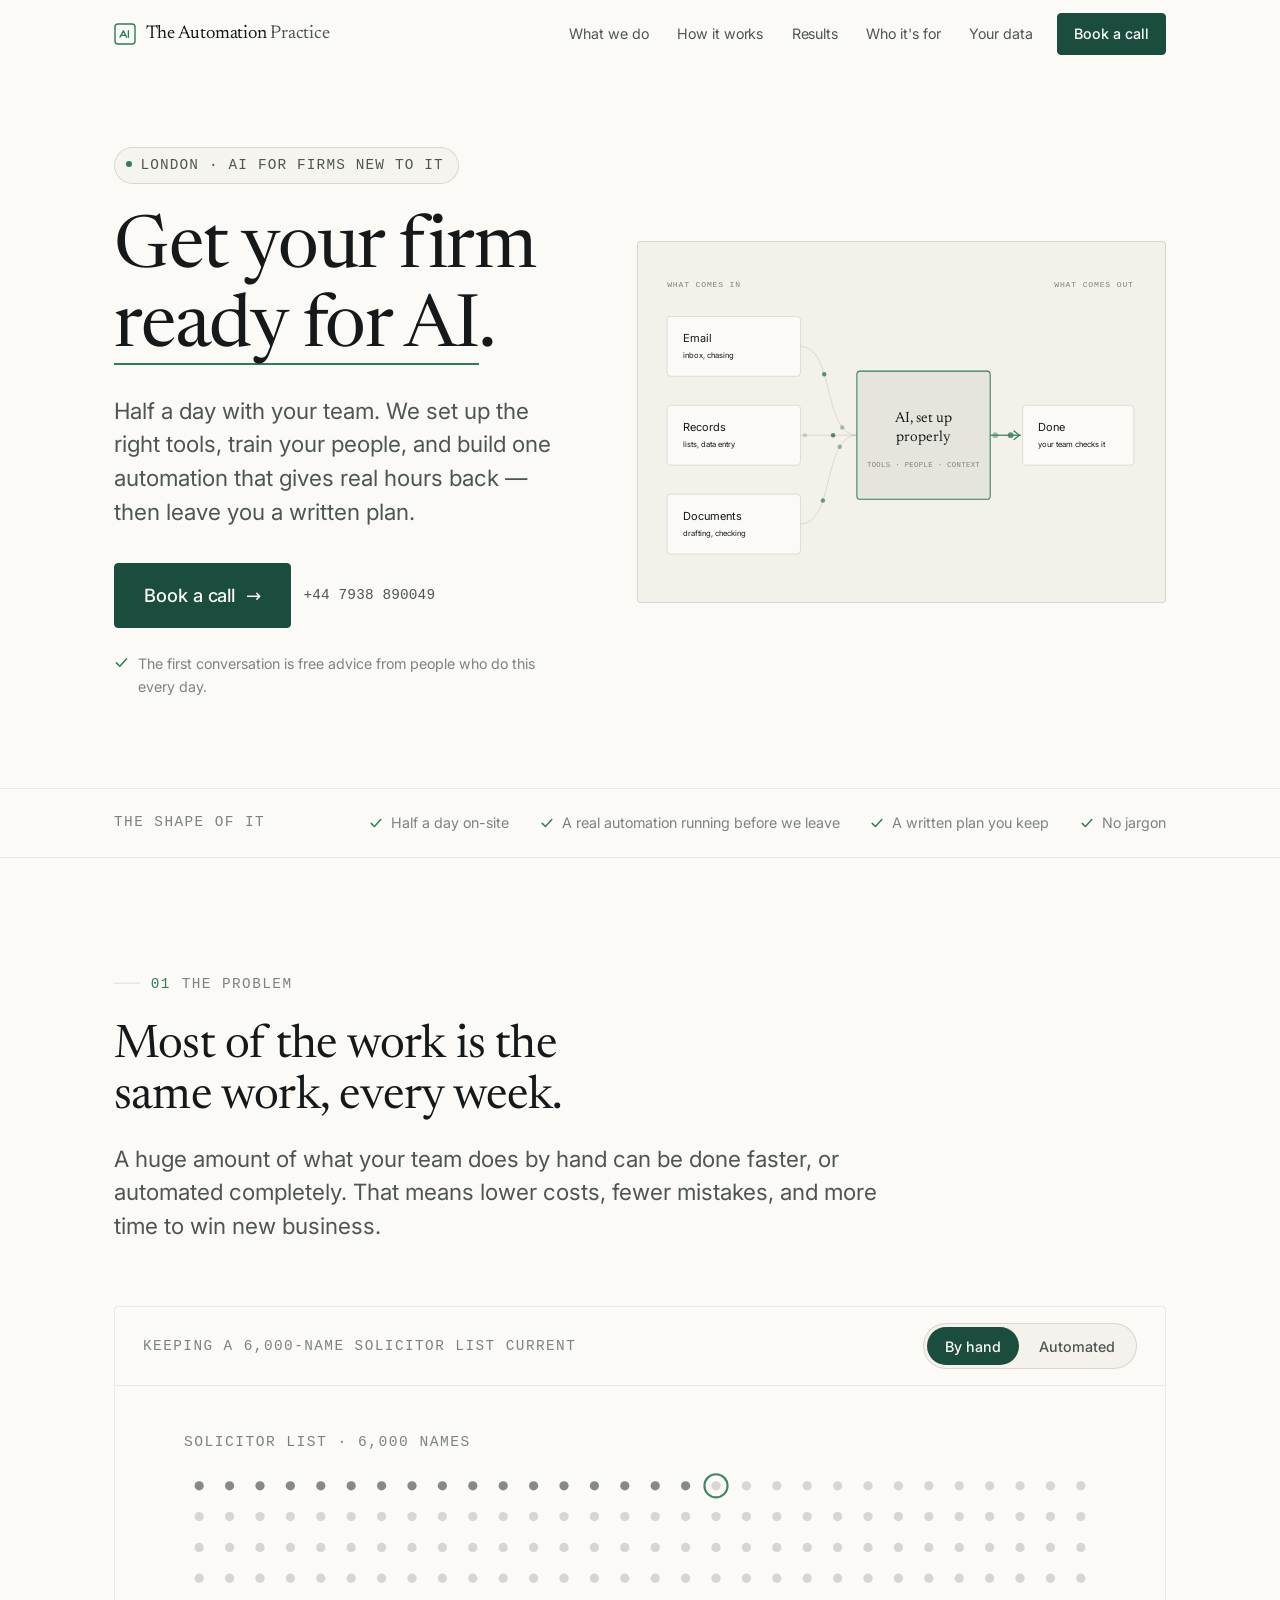
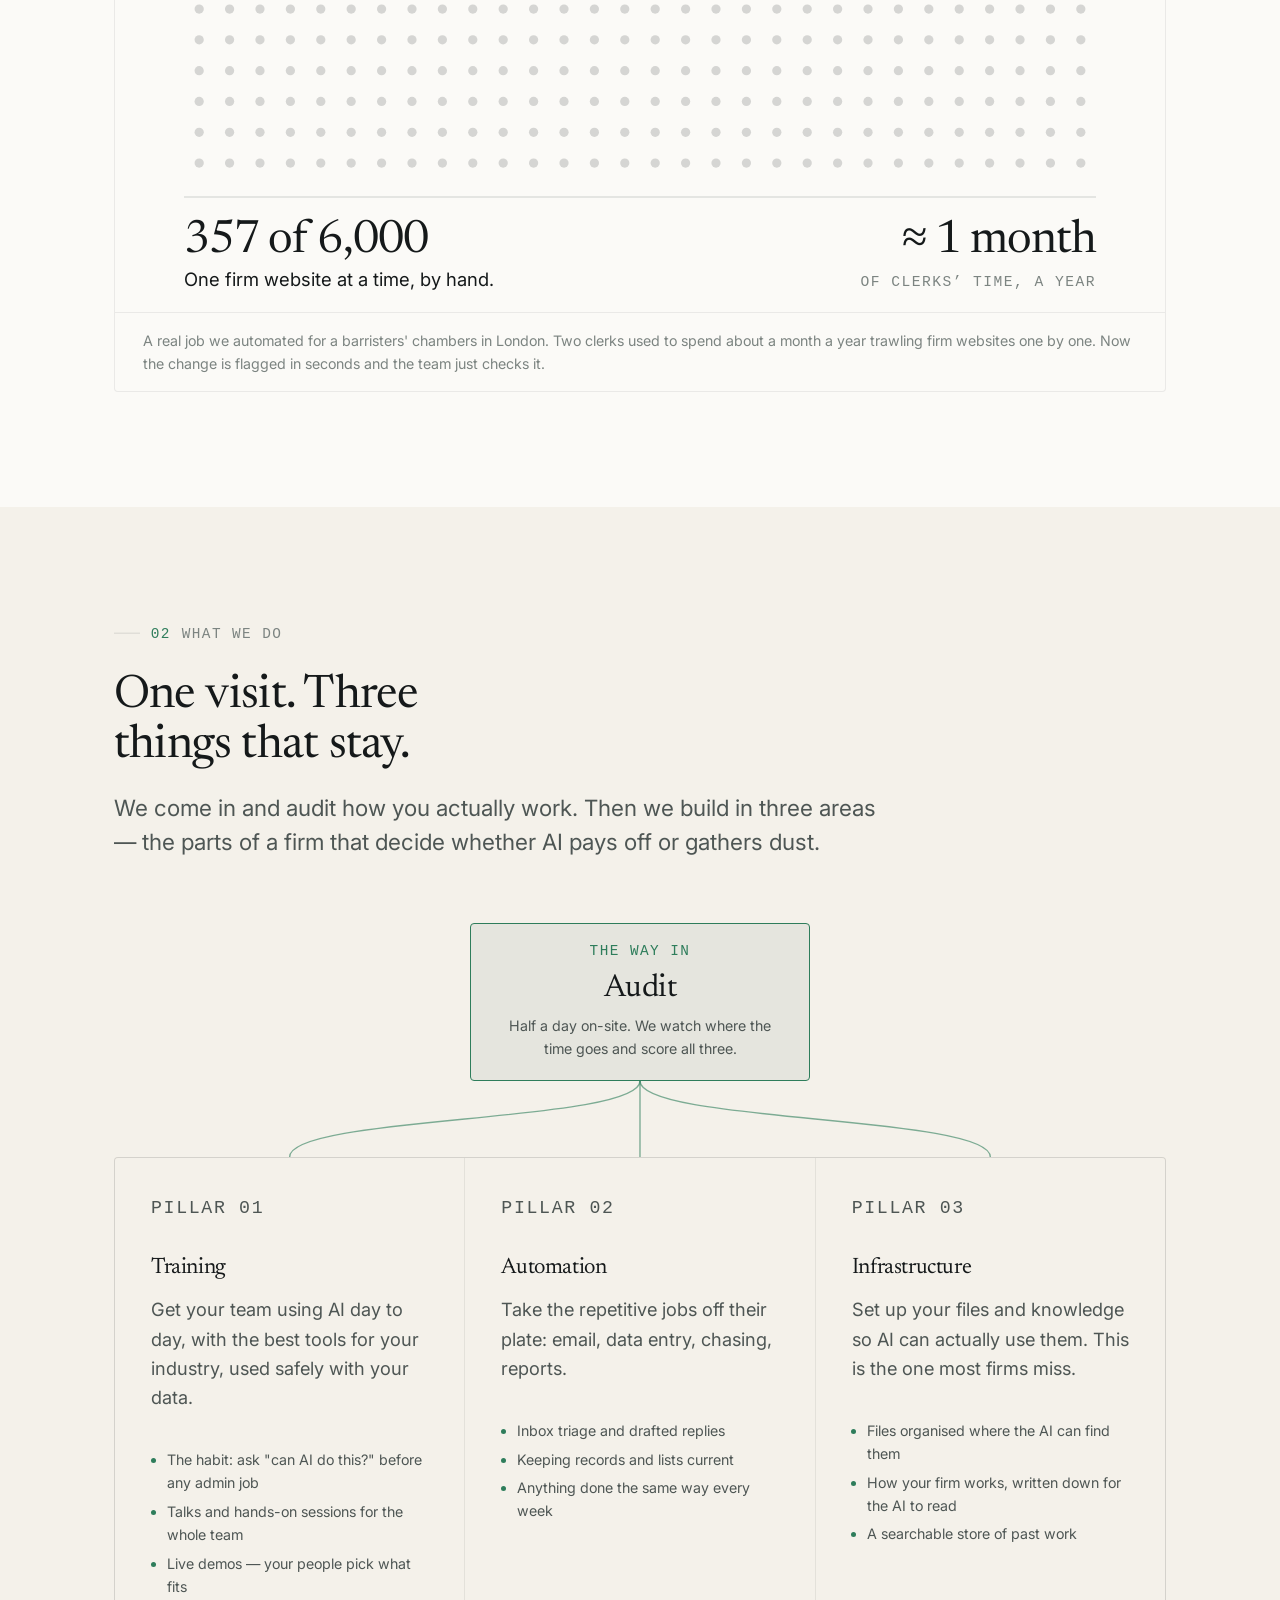
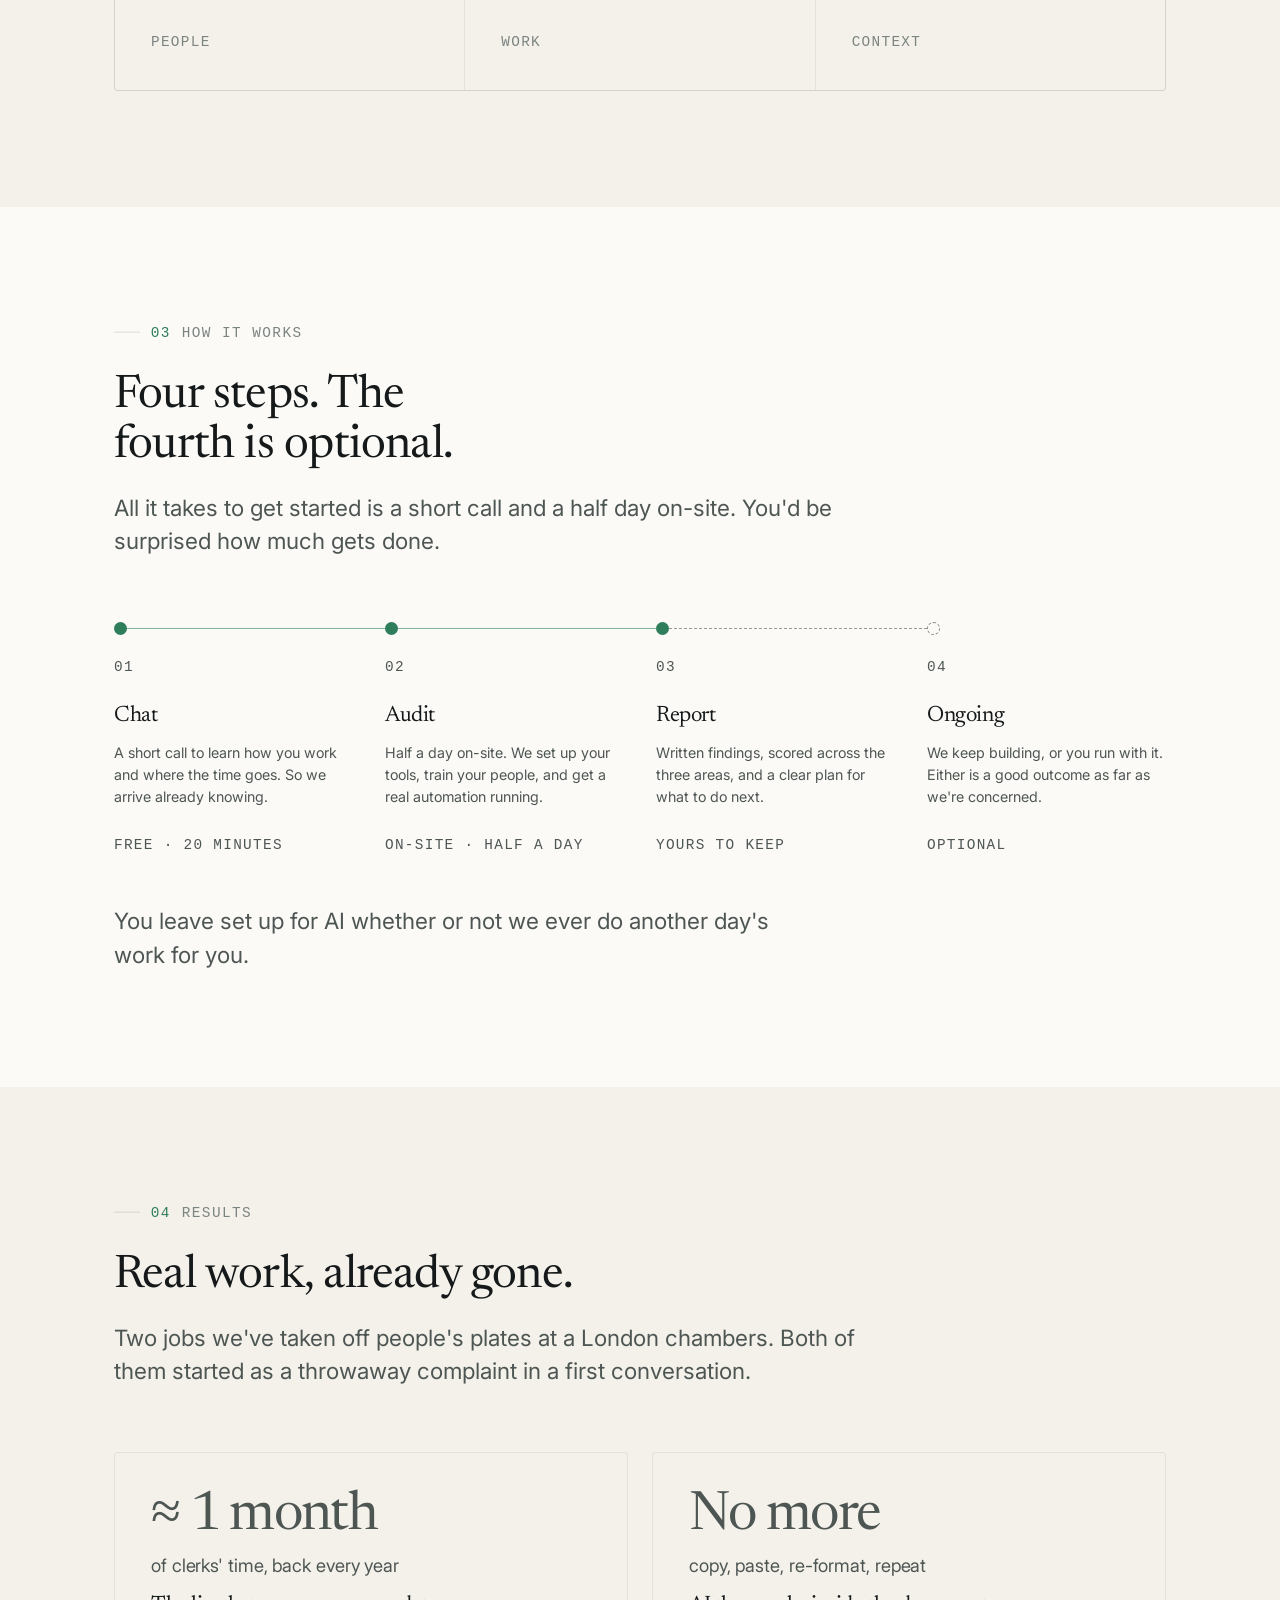
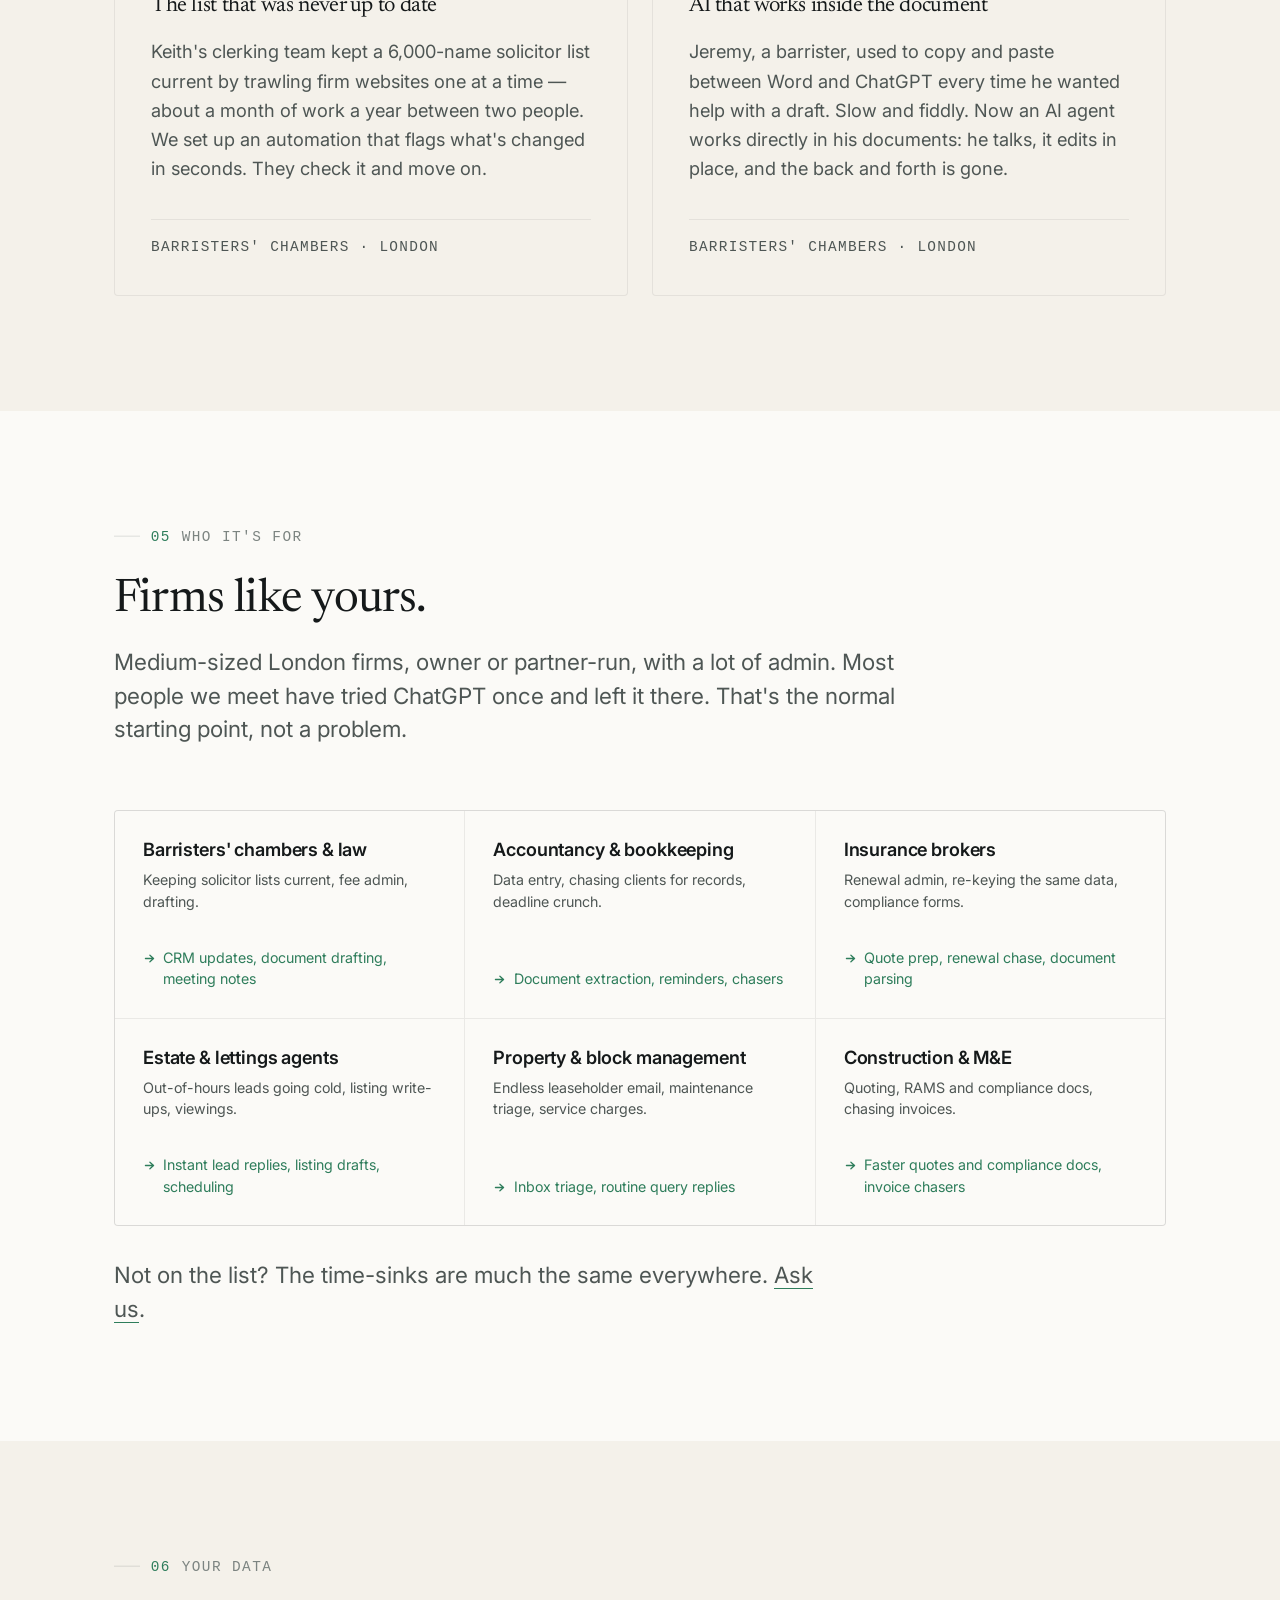
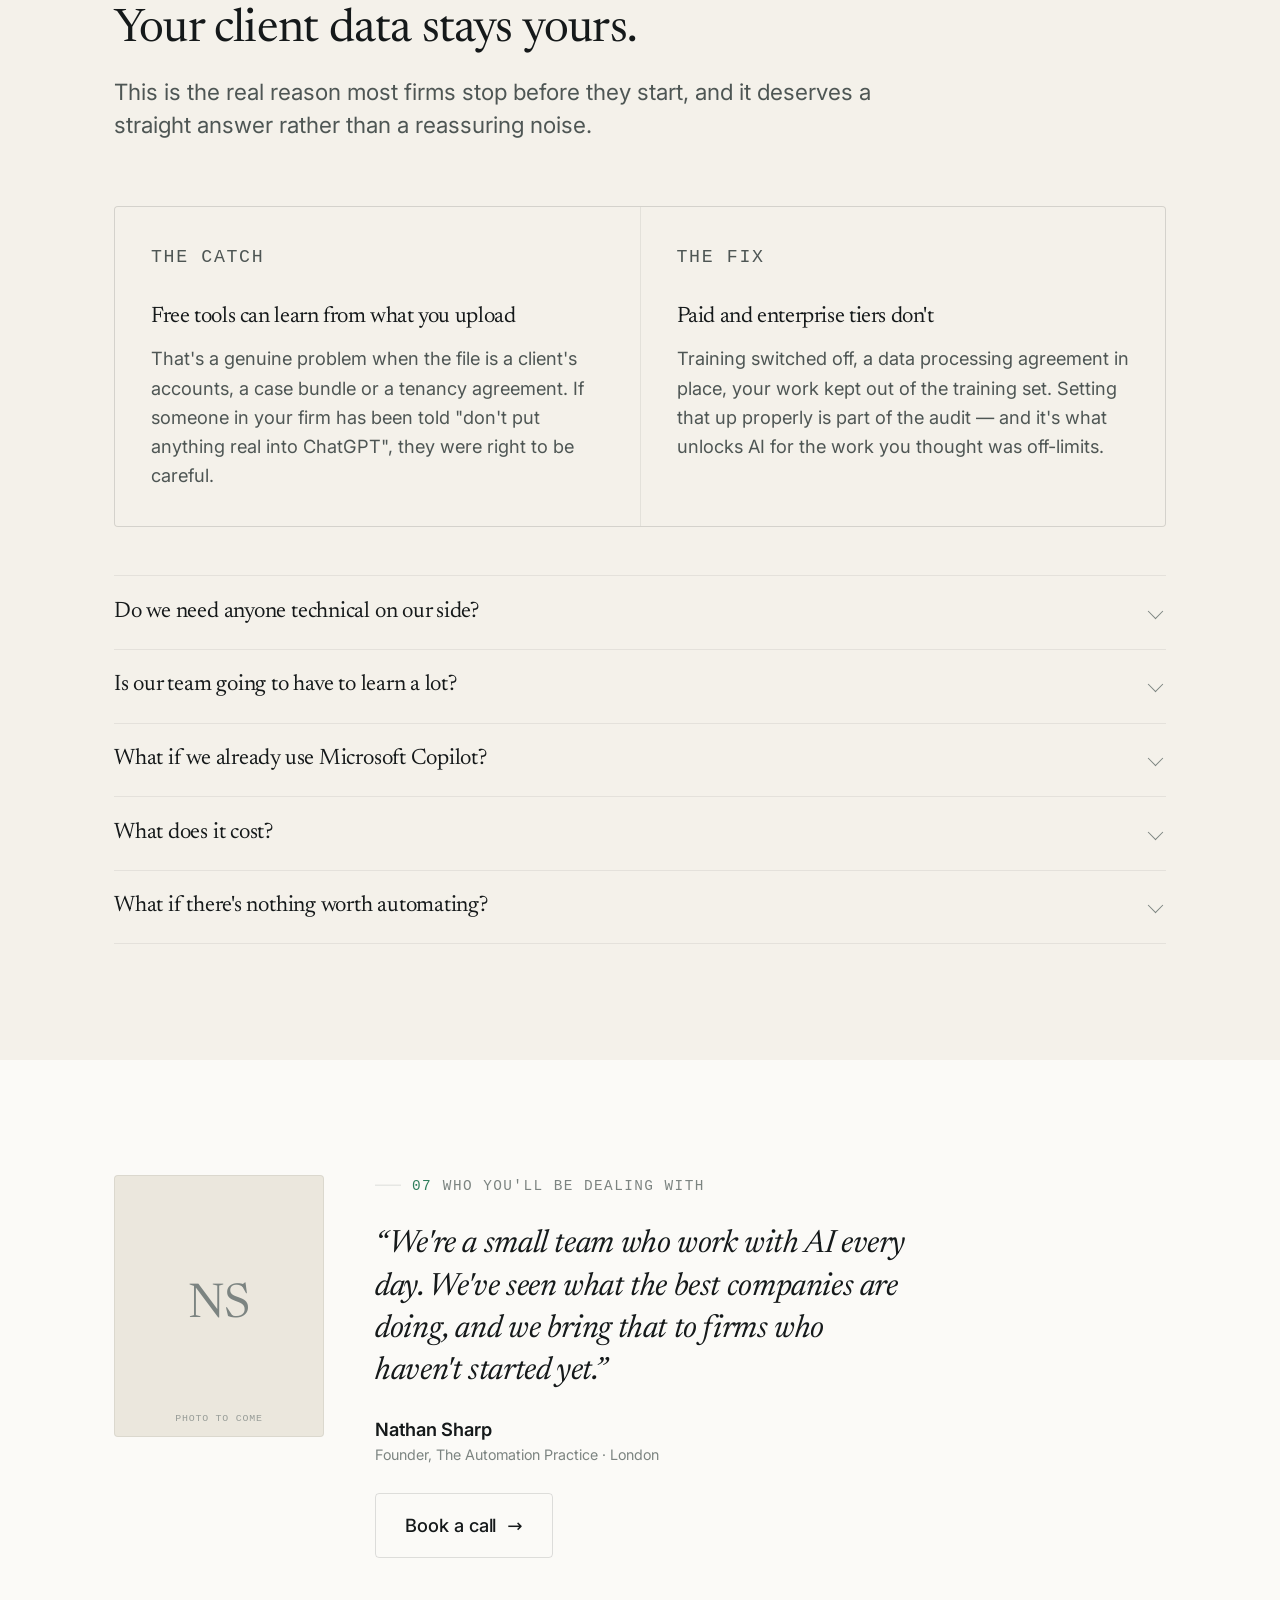
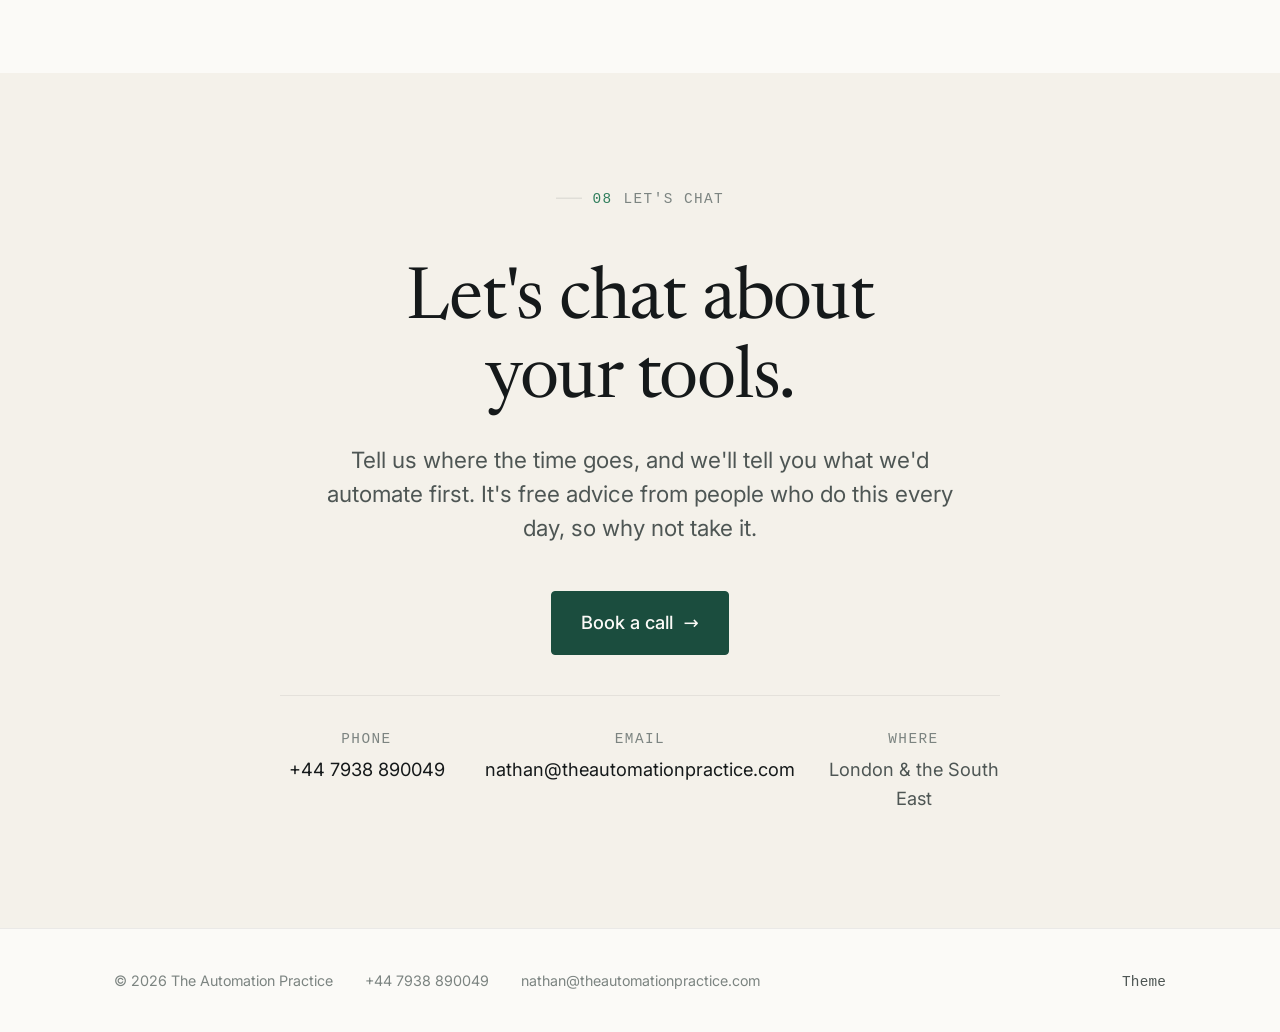
==== index.html @ ba9b72f2 "AIC-9: website v1 — theautomationpractice.com Single-page static site. Goal: booked calls. No build " ====
<!doctype html>
<html lang="en-GB" data-palette="forest">
<head>
<meta charset="utf-8">
<meta name="viewport" content="width=device-width, initial-scale=1, viewport-fit=cover">
<title>The Automation Practice — Get your firm ready for AI</title>
<meta name="description" content="We spend half a day with your team: set up the right tools, train your people, and build one automation that gives real hours back. For London firms new to AI.">
<meta name="theme-color" content="#FBFAF7" media="(prefers-color-scheme: light)">
<meta name="theme-color" content="#0F1312" media="(prefers-color-scheme: dark)">
<link rel="canonical" href="https://theautomationpractice.com/">

<meta property="og:type" content="website">
<meta property="og:title" content="The Automation Practice — Get your firm ready for AI">
<meta property="og:description" content="Half a day with your team. The right tools set up, your people trained, one real automation running, and a written plan.">
<meta property="og:url" content="https://theautomationpractice.com/">
<meta property="og:locale" content="en_GB">
<meta name="twitter:card" content="summary_large_image">

<link rel="preload" href="fonts/newsreader-latin.woff2" as="font" type="font/woff2" crossorigin>
<link rel="preload" href="fonts/inter-latin.woff2" as="font" type="font/woff2" crossorigin>
<link rel="stylesheet" href="css/site.css">
<link rel="icon" href="favicon.svg" type="image/svg+xml">

<!-- Marks the document as JS-capable before first paint. Without it the page
     still renders in full — reveal animations simply don't apply. -->
<script>document.documentElement.classList.add('js');</script>

<script type="application/ld+json">
{
  "@context": "https://schema.org",
  "@type": "ProfessionalService",
  "name": "The Automation Practice",
  "description": "AI adoption for London firms: training, automation and data infrastructure, starting with a half-day on-site audit.",
  "url": "https://theautomationpractice.com/",
  "telephone": "+447938890049",
  "email": "nathan@theautomationpractice.com",
  "areaServed": { "@type": "City", "name": "London" },
  "founder": { "@type": "Person", "name": "Nathan Sharp" },
  "knowsAbout": ["AI adoption", "Workflow automation", "AI training", "Data infrastructure"]
}
</script>
</head>
<body data-hero="a">
<a class="skip" href="#main">Skip to content</a>

<!-- ══ Header ══════════════════════════════════════════════════════════ -->
<header class="hdr" id="hdr">
  <div class="wrap hdr__in">
    <a class="brand" href="#top" aria-label="The Automation Practice — home">
      <svg class="mark" width="22" height="22" viewBox="0 0 22 22" fill="none" aria-hidden="true">
        <rect x="1" y="1" width="20" height="20" rx="3" stroke="currentColor" stroke-width="1.4"/>
        <path d="M6 14.2 9.4 7.8l3.2 6.4M7.6 12.4h3.6M14.4 7.8v6.4" stroke="currentColor" stroke-width="1.4" stroke-linecap="round" stroke-linejoin="round"/>
      </svg>
      <span>The Automation <span class="thin">Practice</span></span>
    </a>
    <nav class="nav" aria-label="Primary">
      <a href="#what">What we do</a>
      <a href="#how">How it works</a>
      <a href="#results">Results</a>
      <a href="#who">Who it's for</a>
      <a href="#safety">Your data</a>
    </nav>
    <a class="btn btn--sm" data-cta href="#book">Book a call</a>
  </div>
</header>

<main id="main">
<div id="top"></div>

<!-- ══ Hero ════════════════════════════════════════════════════════════ -->
<section class="hero">
  <div class="wrap hero__in">
    <div class="hero__copy">
      <p class="hero__eyebrow"><span class="dot"></span> London · AI for firms new to it</p>
      <h1>Get your firm <span class="u">ready for AI</span>.</h1>
      <p class="hero__sub">Half a day with your team. We set up the right tools, train your people, and build one automation that gives real hours back — then leave you a written plan.</p>
      <div class="cta-row">
        <a class="btn" data-cta href="#book">Book a call <span class="arr" aria-hidden="true">→</span></a>
        <a class="tel" href="tel:+447938890049">+44 7938 890049</a>
      </div>
      <p class="hero__note">
        <svg width="15" height="15" viewBox="0 0 16 16" fill="none" aria-hidden="true"><path d="M2.5 8.4 6.2 12l7.3-8" stroke="currentColor" stroke-width="1.6" stroke-linecap="round" stroke-linejoin="round"/></svg>
        The first conversation is free advice from people who do this every day.
      </p>
    </div>

    <!-- Variant C only: supporting column -->
    <div class="hero__aside">
      <p class="hero__sub">A huge amount of the everyday work your team does by hand can be done faster, or automated completely. Lower costs, fewer mistakes, more time to win new business.</p>
      <div class="cta-row">
        <a class="btn" data-cta href="#book">Book a call <span class="arr" aria-hidden="true">→</span></a>
        <a class="tel" href="tel:+447938890049">+44 7938 890049</a>
      </div>
    </div>

    <div class="hero__art">
      <div id="dg-flow" role="img" aria-label="Diagram: email, records and documents flow into an AI setup and come out as finished work."></div>
    </div>
  </div>
</section>

<!-- ══ Credibility strip ═══════════════════════════════════════════════ -->
<div class="strip">
  <div class="wrap strip__in">
    <span class="strip__lbl">The shape of it</span>
    <span><svg width="14" height="14" viewBox="0 0 16 16" fill="none" aria-hidden="true"><path d="M2.5 8.4 6.2 12l7.3-8" stroke="currentColor" stroke-width="1.7" stroke-linecap="round" stroke-linejoin="round"/></svg> Half a day on-site</span>
    <span><svg width="14" height="14" viewBox="0 0 16 16" fill="none" aria-hidden="true"><path d="M2.5 8.4 6.2 12l7.3-8" stroke="currentColor" stroke-width="1.7" stroke-linecap="round" stroke-linejoin="round"/></svg> A real automation running before we leave</span>
    <span><svg width="14" height="14" viewBox="0 0 16 16" fill="none" aria-hidden="true"><path d="M2.5 8.4 6.2 12l7.3-8" stroke="currentColor" stroke-width="1.7" stroke-linecap="round" stroke-linejoin="round"/></svg> A written plan you keep</span>
    <span><svg width="14" height="14" viewBox="0 0 16 16" fill="none" aria-hidden="true"><path d="M2.5 8.4 6.2 12l7.3-8" stroke="currentColor" stroke-width="1.7" stroke-linecap="round" stroke-linejoin="round"/></svg> No jargon</span>
  </div>
</div>

<!-- ══ 01 Problem ══════════════════════════════════════════════════════ -->
<section class="section" id="problem">
  <div class="wrap">
    <div class="section-head rv">
      <p class="eyebrow"><b>01</b> The problem</p>
      <h2>Most of the work is the same work, every week.</h2>
      <p class="lede">A huge amount of what your team does by hand can be done faster, or automated completely. That means lower costs, fewer mistakes, and more time to win new business.</p>
    </div>

    <figure class="figure rv" style="margin:0">
      <div class="figure__bar">
        <span class="figure__ttl">Keeping a 6,000-name solicitor list current</span>
        <div class="switch" role="tablist" aria-label="Before or after automation">
          <button role="tab" id="tab-before" aria-selected="true" aria-controls="dg-ba">By hand</button>
          <button role="tab" id="tab-after" aria-selected="false" aria-controls="dg-ba">Automated</button>
        </div>
      </div>
      <div class="figure__body">
        <div id="dg-ba" role="img" aria-label="Diagram comparing checking 6,000 records by hand against an automation that flags only what changed."></div>
      </div>
      <figcaption class="figure__cap">A real job we automated for a barristers' chambers in London. Two clerks used to spend about a month a year trawling firm websites one by one. Now the change is flagged in seconds and the team just checks it.</figcaption>
    </figure>
  </div>
</section>

<!-- ══ 02 What we do ═══════════════════════════════════════════════════ -->
<section class="section section--alt" id="what">
  <div class="wrap">
    <div class="section-head rv">
      <p class="eyebrow"><b>02</b> What we do</p>
      <h2>One visit. Three things that stay.</h2>
      <p class="lede">We come in and audit how you actually work. Then we build in three areas — the parts of a firm that decide whether AI pays off or gathers dust.</p>
    </div>

    <div class="fanwrap rv">
      <div class="auditnode" id="auditNode">
        <span class="k">The way in</span>
        <h3>Audit</h3>
        <p>Half a day on-site. We watch where the time goes and score all three.</p>
      </div>
      <div class="fan" id="dg-fan" aria-hidden="true"></div>
    </div>

    <div class="grid grid-3 rv" id="pillarGrid">
      <article class="cell">
        <p class="cell__n">Pillar 01</p>
        <h3>Training</h3>
        <p>Get your team using AI day to day, with the best tools for your industry, used safely with your data.</p>
        <ul>
          <li>The habit: ask "can AI do this?" before any admin job</li>
          <li>Talks and hands-on sessions for the whole team</li>
          <li>Live demos — your people pick what fits</li>
        </ul>
        <p class="tag">People</p>
      </article>
      <article class="cell">
        <p class="cell__n">Pillar 02</p>
        <h3>Automation</h3>
        <p>Take the repetitive jobs off their plate: email, data entry, chasing, reports.</p>
        <ul>
          <li>Inbox triage and drafted replies</li>
          <li>Keeping records and lists current</li>
          <li>Anything done the same way every week</li>
        </ul>
        <p class="tag">Work</p>
      </article>
      <article class="cell">
        <p class="cell__n">Pillar 03</p>
        <h3>Infrastructure</h3>
        <p>Set up your files and knowledge so AI can actually use them. This is the one most firms miss.</p>
        <ul>
          <li>Files organised where the AI can find them</li>
          <li>How your firm works, written down for the AI to read</li>
          <li>A searchable store of past work</li>
        </ul>
        <p class="tag">Context</p>
      </article>
    </div>
  </div>
</section>

<!-- ══ 03 How it works ═════════════════════════════════════════════════ -->
<section class="section" id="how">
  <div class="wrap">
    <div class="section-head rv">
      <p class="eyebrow"><b>03</b> How it works</p>
      <h2>Four steps. The fourth is optional.</h2>
      <p class="lede">All it takes to get started is a short call and a half day on-site. You'd be surprised how much gets done.</p>
    </div>

    <div class="steps rv">
      <div class="step">
        <p class="step__n">01</p>
        <h3>Chat</h3>
        <p>A short call to learn how you work and where the time goes. So we arrive already knowing.</p>
        <p class="step__meta">Free · 20 minutes</p>
      </div>
      <div class="step">
        <p class="step__n">02</p>
        <h3>Audit</h3>
        <p>Half a day on-site. We set up your tools, train your people, and get a real automation running.</p>
        <p class="step__meta">On-site · half a day</p>
      </div>
      <div class="step">
        <p class="step__n">03</p>
        <h3>Report</h3>
        <p>Written findings, scored across the three areas, and a clear plan for what to do next.</p>
        <p class="step__meta">Yours to keep</p>
      </div>
      <div class="step">
        <p class="step__n">04</p>
        <h3>Ongoing</h3>
        <p>We keep building, or you run with it. Either is a good outcome as far as we're concerned.</p>
        <p class="step__meta">Optional</p>
      </div>
    </div>

    <p class="lede rv" style="margin-top:clamp(2rem,4vw,3rem);max-width:48ch">You leave set up for AI whether or not we ever do another day's work for you.</p>
  </div>
</section>

<!-- ══ 04 Results ══════════════════════════════════════════════════════ -->
<section class="section section--alt" id="results">
  <div class="wrap">
    <div class="section-head rv">
      <p class="eyebrow"><b>04</b> Results</p>
      <h2>Real work, already gone.</h2>
      <p class="lede">Two jobs we've taken off people's plates at a London chambers. Both of them started as a throwaway complaint in a first conversation.</p>
    </div>

    <div class="stories rv">
      <article class="story">
        <p class="story__stat">≈ 1 month<small>of clerks' time, back every year</small></p>
        <h3>The list that was never up to date</h3>
        <p>Keith's clerking team kept a 6,000-name solicitor list current by trawling firm websites one at a time — about a month of work a year between two people. We set up an automation that flags what's changed in seconds. They check it and move on.</p>
        <p class="story__who">Barristers' chambers · London</p>
      </article>
      <article class="story">
        <p class="story__stat">No more<small>copy, paste, re-format, repeat</small></p>
        <h3>AI that works inside the document</h3>
        <p>Jeremy, a barrister, used to copy and paste between Word and ChatGPT every time he wanted help with a draft. Slow and fiddly. Now an AI agent works directly in his documents: he talks, it edits in place, and the back and forth is gone.</p>
        <p class="story__who">Barristers' chambers · London</p>
      </article>
    </div>

    <!-- ┌─────────────────────────────────────────────────────────────────┐
         │ TESTIMONIAL SLOT — deliberately empty.                          │
         │ services.md lists "testimonial quote from chambers after their  │
         │ audit" as still to develop. Drop the real quote in here when we │
         │ have it; do not invent one. Suggested markup:                   │
         │                                                                 │
         │ <blockquote class="pull rv">“…”                                 │
         │   <cite>Name, Role — Firm</cite></blockquote>                    │
         └─────────────────────────────────────────────────────────────────┘ -->
  </div>
</section>

<!-- ══ 05 Who it's for ═════════════════════════════════════════════════ -->
<section class="section" id="who">
  <div class="wrap">
    <div class="section-head rv">
      <p class="eyebrow"><b>05</b> Who it's for</p>
      <h2>Firms like yours.</h2>
      <p class="lede">Medium-sized London firms, owner or partner-run, with a lot of admin. Most people we meet have tried ChatGPT once and left it there. That's the normal starting point, not a problem.</p>
    </div>

    <div class="sectors rv">
      <article class="sector">
        <h3>Barristers' chambers &amp; law</h3>
        <p>Keeping solicitor lists current, fee admin, drafting.</p>
        <p class="fix"><svg width="13" height="13" viewBox="0 0 16 16" fill="none" aria-hidden="true"><path d="M3 8h9m-3.5-4L13 8l-4.5 4" stroke="currentColor" stroke-width="1.6" stroke-linecap="round" stroke-linejoin="round"/></svg> CRM updates, document drafting, meeting notes</p>
      </article>
      <article class="sector">
        <h3>Accountancy &amp; bookkeeping</h3>
        <p>Data entry, chasing clients for records, deadline crunch.</p>
        <p class="fix"><svg width="13" height="13" viewBox="0 0 16 16" fill="none" aria-hidden="true"><path d="M3 8h9m-3.5-4L13 8l-4.5 4" stroke="currentColor" stroke-width="1.6" stroke-linecap="round" stroke-linejoin="round"/></svg> Document extraction, reminders, chasers</p>
      </article>
      <article class="sector">
        <h3>Insurance brokers</h3>
        <p>Renewal admin, re-keying the same data, compliance forms.</p>
        <p class="fix"><svg width="13" height="13" viewBox="0 0 16 16" fill="none" aria-hidden="true"><path d="M3 8h9m-3.5-4L13 8l-4.5 4" stroke="currentColor" stroke-width="1.6" stroke-linecap="round" stroke-linejoin="round"/></svg> Quote prep, renewal chase, document parsing</p>
      </article>
      <article class="sector">
        <h3>Estate &amp; lettings agents</h3>
        <p>Out-of-hours leads going cold, listing write-ups, viewings.</p>
        <p class="fix"><svg width="13" height="13" viewBox="0 0 16 16" fill="none" aria-hidden="true"><path d="M3 8h9m-3.5-4L13 8l-4.5 4" stroke="currentColor" stroke-width="1.6" stroke-linecap="round" stroke-linejoin="round"/></svg> Instant lead replies, listing drafts, scheduling</p>
      </article>
      <article class="sector">
        <h3>Property &amp; block management</h3>
        <p>Endless leaseholder email, maintenance triage, service charges.</p>
        <p class="fix"><svg width="13" height="13" viewBox="0 0 16 16" fill="none" aria-hidden="true"><path d="M3 8h9m-3.5-4L13 8l-4.5 4" stroke="currentColor" stroke-width="1.6" stroke-linecap="round" stroke-linejoin="round"/></svg> Inbox triage, routine query replies</p>
      </article>
      <article class="sector">
        <h3>Construction &amp; M&amp;E</h3>
        <p>Quoting, RAMS and compliance docs, chasing invoices.</p>
        <p class="fix"><svg width="13" height="13" viewBox="0 0 16 16" fill="none" aria-hidden="true"><path d="M3 8h9m-3.5-4L13 8l-4.5 4" stroke="currentColor" stroke-width="1.6" stroke-linecap="round" stroke-linejoin="round"/></svg> Faster quotes and compliance docs, invoice chasers</p>
      </article>
    </div>

    <p class="lede rv" style="margin-top:2rem;max-width:52ch">Not on the list? The time-sinks are much the same everywhere. <a class="link" data-cta href="#book">Ask us</a>.</p>
  </div>
</section>

<!-- ══ 06 Data safety ══════════════════════════════════════════════════ -->
<section class="section section--alt" id="safety">
  <div class="wrap">
    <div class="section-head rv">
      <p class="eyebrow"><b>06</b> Your data</p>
      <h2>Your client data stays yours.</h2>
      <p class="lede">This is the real reason most firms stop before they start, and it deserves a straight answer rather than a reassuring noise.</p>
    </div>

    <div class="grid grid-2 rv" style="margin-bottom:clamp(2rem,4vw,3rem)">
      <article class="cell">
        <p class="cell__n">The catch</p>
        <h3>Free tools can learn from what you upload</h3>
        <p>That's a genuine problem when the file is a client's accounts, a case bundle or a tenancy agreement. If someone in your firm has been told "don't put anything real into ChatGPT", they were right to be careful.</p>
      </article>
      <article class="cell">
        <p class="cell__n">The fix</p>
        <h3>Paid and enterprise tiers don't</h3>
        <p>Training switched off, a data processing agreement in place, your work kept out of the training set. Setting that up properly is part of the audit — and it's what unlocks AI for the work you thought was off-limits.</p>
      </article>
    </div>

    <div class="faq rv">
      <details>
        <summary>Do we need anyone technical on our side?</summary>
        <div class="ans"><p>No. That's the whole point. We work with firms whose idea of IT is the person who knows how to fix the printer. Everything we set up is meant to be used by the people already doing the job.</p></div>
      </details>
      <details>
        <summary>Is our team going to have to learn a lot?</summary>
        <div class="ans"><p>Less than you'd think. These tools are powerful enough that a little training goes a long way — that's why half a day gets so much done. The single biggest win is a habit, not a skill: before any admin job, ask "can AI do this?"</p></div>
      </details>
      <details>
        <summary>What if we already use Microsoft Copilot?</summary>
        <div class="ans"><p>Copilot sits nicely inside Outlook and Excel, but it's behind the best models available today. We'd generally point you at Claude or ChatGPT for the heavy lifting for now, and revisit as it improves. We'll tell you straight either way.</p></div>
      </details>
      <details>
        <summary>What does it cost?</summary>
        <div class="ans"><p>The audit is a fixed price, discounted for early clients, and we'll tell you the number on the first call before you commit to anything. Ongoing work is quoted separately and only if you want it. We'd rather talk about where your time goes first.</p></div>
      </details>
      <details>
        <summary>What if there's nothing worth automating?</summary>
        <div class="ans"><p>Then we'll say so, and you'll still leave the audit with your tools set up, your team trained and a written plan. In practice we've not yet walked into a firm with no repetitive work in it.</p></div>
      </details>
    </div>
  </div>
</section>

<!-- ══ Founder ═════════════════════════════════════════════════════════ -->
<section class="section" id="about">
  <div class="wrap">
    <div class="founder rv">
      <!-- Swap the placeholder for a real photo:
           <img src="img/nathan.jpg" alt="Nathan Sharp" width="420" height="525"> -->
      <div class="portrait">
        <span class="mono" aria-hidden="true">NS</span>
        <span class="ph">Photo to come</span>
      </div>
      <div>
        <p class="eyebrow"><b>07</b> Who you'll be dealing with</p>
        <blockquote>“We're a small team who work with AI every day. We've seen what the best companies are doing, and we bring that to firms who haven't started yet.”</blockquote>
        <p class="sig">
          <b>Nathan Sharp</b>
          Founder, The Automation Practice · London
        </p>
        <div class="cta-row" style="margin-top:1.75rem">
          <a class="btn btn--ghost" data-cta href="#book">Book a call <span class="arr" aria-hidden="true">→</span></a>
        </div>
      </div>
    </div>
  </div>
</section>

<!-- ══ Book ════════════════════════════════════════════════════════════ -->
<section class="section section--alt book" id="book">
  <div class="wrap book__in">
    <p class="eyebrow" style="justify-content:center"><b>08</b> Let's chat</p>
    <h2>Let's chat about your tools.</h2>
    <p class="lede">Tell us where the time goes, and we'll tell you what we'd automate first. It's free advice from people who do this every day, so why not take it.</p>
    <div class="cta-row" style="justify-content:center">
      <a class="btn" data-cta data-cta-primary href="tel:+447938890049">Book a call <span class="arr" aria-hidden="true">→</span></a>
    </div>

    <!-- SCHEDULER SLOT — when a Cal.com / Calendly link exists, set
         BOOKING_URL in js/site.js and every "Book a call" button re-points
         at it automatically. Until then they fall through to the phone. -->

    <div class="book__ways">
      <div class="way">
        <span class="k">Phone</span>
        <a href="tel:+447938890049">+44 7938 890049</a>
      </div>
      <div class="way">
        <span class="k">Email</span>
        <a href="mailto:nathan@theautomationpractice.com">nathan@theautomationpractice.com</a>
      </div>
      <div class="way">
        <span class="k">Where</span>
        <span style="color:var(--ink-2)">London &amp; the South East</span>
      </div>
    </div>
  </div>
</section>
</main>

<footer class="ftr">
  <div class="wrap ftr__in">
    <span>© <span id="yr">2026</span> The Automation Practice</span>
    <a href="tel:+447938890049">+44 7938 890049</a>
    <a href="mailto:nathan@theautomationpractice.com">nathan@theautomationpractice.com</a>
    <span class="sp"><button id="themeBtn" class="tel" style="border:0;background:none;cursor:pointer;padding:0" aria-label="Switch colour theme">Theme</button></span>
  </div>
</footer>

<script src="js/diagrams.js"></script>
<script src="js/site.js"></script>
</body>
</html>
---- css/site.css ----
/* The Automation Practice — site v1
   Design thesis: look expensive, read simple.
   Tokens → base → layout → components → sections → motion → responsive */

/* ─── Fonts ──────────────────────────────────────────────────────────── */
@font-face {
  font-family: 'Newsreader';
  src: url('../fonts/newsreader-latin.woff2') format('woff2-variations');
  font-weight: 300 700; font-style: normal; font-display: swap;
}
@font-face {
  font-family: 'Newsreader';
  src: url('../fonts/newsreader-italic-latin.woff2') format('woff2-variations');
  font-weight: 300 600; font-style: italic; font-display: swap;
}
@font-face {
  font-family: 'InterVar';
  src: url('../fonts/inter-latin.woff2') format('woff2-variations');
  font-weight: 300 700; font-style: normal; font-display: swap;
}

/* ─── Tokens ─────────────────────────────────────────────────────────── */
:root {
  /* Palette: forest (default) — warm paper, deep ink, British racing green */
  --paper:      #FBFAF7;
  --paper-2:    #F4F1EA;
  --paper-3:    #EBE7DD;
  --ink:        #15191A;
  --ink-2:      #4E5654;
  --ink-3:      #7C8481;
  --accent:     #1B4D3E;
  --accent-hi:  #2E7D5B;
  --accent-ink: #FBFAF7;
  --accent-soft: rgba(27, 77, 62, .07);
  --rule:       rgba(21, 25, 26, .13);
  --rule-soft:  rgba(21, 25, 26, .07);

  --font-display: 'Newsreader', Georgia, 'Times New Roman', serif;
  --font-body: 'InterVar', system-ui, -apple-system, 'Segoe UI', sans-serif;
  --font-mono: ui-monospace, 'SF Mono', 'Cascadia Mono', Menlo, monospace;

  --step--1: clamp(.82rem, .78rem + .2vw, .9rem);
  --step-0:  clamp(1.02rem, .98rem + .22vw, 1.14rem);
  --step-1:  clamp(1.18rem, 1.1rem + .4vw, 1.4rem);
  --step-2:  clamp(1.5rem, 1.3rem + .9vw, 2rem);
  --step-3:  clamp(1.95rem, 1.6rem + 1.7vw, 2.9rem);
  --step-4:  clamp(2.5rem, 1.7rem + 3.6vw, 4.6rem);

  --gut: clamp(1.25rem, 5vw, 4rem);
  --wrap: 1180px;
  --measure: 62ch;
  --section-y: clamp(4.5rem, 9vw, 8.5rem);
  --r: 4px;
  --ease: cubic-bezier(.22, .61, .36, 1);
}

/* Palette variant: ink (austere monochrome — accent is the ink itself) */
:root[data-palette="ink"] {
  --accent: #15191A; --accent-hi: #3E4947; --accent-soft: rgba(21,25,26,.06);
  --paper: #FCFBF8; --paper-2: #F2F0EA;
}
/* Palette variant: slate (cool ink-blue) */
:root[data-palette="slate"] {
  --paper: #FAFAFB; --paper-2: #F0F2F5; --paper-3: #E4E8EE;
  --ink: #12171F; --ink-2: #4A5462; --ink-3: #78828F;
  --accent: #173352; --accent-hi: #2F6CA6; --accent-soft: rgba(23,51,82,.07);
  --rule: rgba(18,23,31,.13); --rule-soft: rgba(18,23,31,.07);
}

/* Dark — applied when the OS asks and the user hasn't overridden to light */
@media (prefers-color-scheme: dark) {
  :root:not([data-theme="light"]) {
    --paper: #0F1312; --paper-2: #161B1A; --paper-3: #1E2523;
    --ink: #ECEAE4; --ink-2: #A3ADA9; --ink-3: #79837F;
    --accent: #58BE92; --accent-hi: #7FD5AF; --accent-ink: #0B0F0E;
    --accent-soft: rgba(88,190,146,.11);
    --rule: rgba(236,234,228,.16); --rule-soft: rgba(236,234,228,.08);
  }
  :root[data-palette="slate"]:not([data-theme="light"]) {
    --paper: #0D1117; --paper-2: #141A22; --paper-3: #1C242E;
    --accent: #6BA8E0; --accent-hi: #93C2ED; --accent-ink: #0A0E13;
    --accent-soft: rgba(107,168,224,.12);
  }
  :root[data-palette="ink"]:not([data-theme="light"]) {
    --accent: #ECEAE4; --accent-hi: #FFFFFF; --accent-ink: #0F1312;
    --accent-soft: rgba(236,234,228,.09);
  }
}
/* Dark — explicit override */
:root[data-theme="dark"] {
  --paper: #0F1312; --paper-2: #161B1A; --paper-3: #1E2523;
  --ink: #ECEAE4; --ink-2: #A3ADA9; --ink-3: #79837F;
  --accent: #58BE92; --accent-hi: #7FD5AF; --accent-ink: #0B0F0E;
  --accent-soft: rgba(88,190,146,.11);
  --rule: rgba(236,234,228,.16); --rule-soft: rgba(236,234,228,.08);
}
:root[data-theme="dark"][data-palette="slate"] {
  --paper: #0D1117; --paper-2: #141A22; --paper-3: #1C242E;
  --accent: #6BA8E0; --accent-hi: #93C2ED; --accent-ink: #0A0E13;
  --accent-soft: rgba(107,168,224,.12);
}
:root[data-theme="dark"][data-palette="ink"] {
  --accent: #ECEAE4; --accent-hi: #FFFFFF; --accent-ink: #0F1312;
  --accent-soft: rgba(236,234,228,.09);
}

/* ─── Base ───────────────────────────────────────────────────────────── */
*, *::before, *::after { box-sizing: border-box; }
html { -webkit-text-size-adjust: 100%; scroll-behavior: smooth; }
@media (prefers-reduced-motion: reduce) { html { scroll-behavior: auto; } }

body {
  margin: 0;
  background: var(--paper);
  color: var(--ink);
  font-family: var(--font-body);
  font-size: var(--step-0);
  line-height: 1.6;
  font-variation-settings: 'opsz' 18;
  -webkit-font-smoothing: antialiased;
  text-rendering: optimizeLegibility;
  overflow-x: hidden;
}

h1, h2, h3 {
  font-family: var(--font-display);
  font-weight: 400;
  letter-spacing: -.017em;
  line-height: 1.08;
  margin: 0;
  text-wrap: balance;
}
h1 { font-size: var(--step-4); font-variation-settings: 'opsz' 60; }
h2 { font-size: var(--step-3); font-variation-settings: 'opsz' 42; }
h3 { font-size: var(--step-1); font-variation-settings: 'opsz' 22; line-height: 1.2; }
p  { margin: 0 0 1em; }
p:last-child { margin-bottom: 0; }
a { color: inherit; }
img { max-width: 100%; height: auto; display: block; }
[hidden] { display: none !important; }
svg { display: block; }

::selection { background: var(--accent); color: var(--accent-ink); }

:focus-visible {
  outline: 2px solid var(--accent-hi);
  outline-offset: 3px;
  border-radius: 2px;
}

.skip {
  position: absolute; left: -9999px; top: 0; z-index: 200;
  background: var(--accent); color: var(--accent-ink);
  padding: .8em 1.2em; text-decoration: none;
}
.skip:focus { left: var(--gut); top: .5rem; }

/* ─── Layout ─────────────────────────────────────────────────────────── */
.wrap { width: 100%; max-width: var(--wrap); margin-inline: auto; padding-inline: var(--gut); }
.section { padding-block: var(--section-y); position: relative; }
.section--alt { background: var(--paper-2); }
.section--rule { border-top: 1px solid var(--rule-soft); }
.prose { max-width: var(--measure); }
.lede { font-size: var(--step-1); line-height: 1.5; color: var(--ink-2); }

/* Eyebrow: mono index + label. The "practice" documentary tic. */
.eyebrow {
  display: flex; align-items: baseline; gap: .75em;
  font-family: var(--font-mono);
  font-size: var(--step--1);
  letter-spacing: .1em;
  text-transform: uppercase;
  color: var(--ink-3);
  margin: 0 0 1.6rem;
}
.eyebrow::before {
  content: ""; width: 1.8em; height: 1px; background: var(--rule);
  transform: translateY(-.3em);
}
.eyebrow b { font-weight: 500; color: var(--accent-hi); }

.section-head { margin-bottom: clamp(2.5rem, 5vw, 4rem); }
.section-head h2 { max-width: 20ch; }
.section-head .lede { margin-top: 1.25rem; max-width: 56ch; }

/* ─── Buttons ────────────────────────────────────────────────────────── */
.btn {
  --btn-bg: var(--accent); --btn-fg: var(--accent-ink); --btn-bd: var(--accent);
  display: inline-flex; align-items: center; gap: .6em;
  padding: .92em 1.6em;
  font: inherit; font-size: var(--step-0); font-weight: 500;
  letter-spacing: -.005em;
  background: var(--btn-bg); color: var(--btn-fg);
  border: 1px solid var(--btn-bd); border-radius: var(--r);
  text-decoration: none; cursor: pointer;
  transition: transform .18s var(--ease), background .18s var(--ease), border-color .18s var(--ease), color .18s var(--ease);
}
.btn:hover { --btn-bg: var(--accent-hi); --btn-bd: var(--accent-hi); transform: translateY(-1px); }
.btn:active { transform: translateY(0); }
.btn .arr { transition: transform .22s var(--ease); }
.btn:hover .arr { transform: translateX(3px); }

.btn--ghost { --btn-bg: transparent; --btn-fg: var(--ink); --btn-bd: var(--rule); }
.btn--ghost:hover { --btn-bg: transparent; --btn-fg: var(--ink); --btn-bd: var(--ink-3); }
.btn--sm { padding: .62em 1.15em; font-size: var(--step--1); }

.cta-row { display: flex; flex-wrap: wrap; gap: .75rem; align-items: center; }

.tel {
  font-family: var(--font-mono); font-size: var(--step--1);
  letter-spacing: .01em; text-decoration: none; color: var(--ink-2);
  padding: .92em 0; white-space: nowrap;
  transition: color .18s var(--ease);
}
.tel:hover { color: var(--accent-hi); }

/* Underlined inline link */
.link {
  color: inherit; text-decoration: none;
  background-image: linear-gradient(var(--accent-hi), var(--accent-hi));
  background-size: 100% 1px; background-repeat: no-repeat; background-position: 0 100%;
  padding-bottom: 1px;
  transition: background-size .22s var(--ease), color .18s var(--ease);
}
.link:hover { color: var(--accent-hi); background-size: 100% 2px; }

/* ─── Header ─────────────────────────────────────────────────────────── */
.hdr {
  position: sticky; top: 0; z-index: 100;
  padding-top: env(safe-area-inset-top, 0px);
  background: color-mix(in srgb, var(--paper) 88%, transparent);
  backdrop-filter: saturate(1.5) blur(14px);
  -webkit-backdrop-filter: saturate(1.5) blur(14px);
  border-bottom: 1px solid transparent;
  transition: border-color .25s var(--ease), background .25s var(--ease);
}
.hdr[data-stuck="1"] { border-bottom-color: var(--rule-soft); }
.hdr__in {
  display: flex; align-items: center; gap: 1.5rem;
  min-height: 68px;
}
.brand {
  display: flex; align-items: center; gap: .6rem;
  text-decoration: none; margin-right: auto;
  font-family: var(--font-display); font-size: 1.16rem;
  font-variation-settings: 'opsz' 20; letter-spacing: -.012em;
  line-height: 1.1;
}
.brand .mark { flex: none; color: var(--accent-hi); }
.brand span { white-space: nowrap; }
.brand .thin { color: var(--ink-2); }

.nav { display: flex; align-items: center; gap: clamp(1rem, 2.2vw, 2rem); }
.nav a {
  text-decoration: none; font-size: var(--step--1); color: var(--ink-2);
  letter-spacing: -.003em; position: relative; padding-block: .4em;
  transition: color .18s var(--ease);
}
.nav a::after {
  content: ""; position: absolute; left: 0; right: 0; bottom: .1em; height: 1px;
  background: currentColor; transform: scaleX(0); transform-origin: left;
  transition: transform .24s var(--ease);
}
.nav a:hover { color: var(--ink); }
.nav a:hover::after { transform: scaleX(1); }
@media (max-width: 860px) { .nav { display: none; } }
/* The header CTA stays on phones — it's the only always-reachable way to book. */
@media (max-width: 520px) {
  .brand { font-size: 1rem; gap: .45rem; }
  .brand .mark { width: 19px; height: 19px; }
  .hdr .btn { padding: .58em .9em; font-size: .82rem; }
  .hdr__in { gap: .75rem; min-height: 60px; }
}

/* ─── Hero ───────────────────────────────────────────────────────────── */
.hero { padding-block: clamp(3rem, 6vw, 5.25rem) clamp(3.5rem, 7vw, 6rem); position: relative; }
.hero__in { display: grid; gap: clamp(2.5rem, 5vw, 4.5rem); align-items: center; }

/* Hero variant A (default): split — copy left, diagram right */
body[data-hero="a"] .hero__in { grid-template-columns: minmax(0, .93fr) minmax(0, 1.07fr); }
@media (max-width: 940px) { body[data-hero="a"] .hero__in { grid-template-columns: 1fr; } }

/* Hero variant B: centred, big type, diagram beneath full width */
body[data-hero="b"] .hero__in { grid-template-columns: 1fr; justify-items: center; text-align: center; }
body[data-hero="b"] .hero__copy { max-width: 900px; width: 100%; }
body[data-hero="b"] h1 { font-size: clamp(2.7rem, 6.6vw, 5.4rem); max-width: 16ch; margin-inline: auto; }
body[data-hero="b"] .hero__sub { max-width: 52ch; margin-inline: auto; }
body[data-hero="b"] .cta-row { justify-content: center; }
body[data-hero="b"] .hero__note { justify-content: center; }
/* Full-width variants: cap the figure so the SVG doesn't scale its labels up. */
body[data-hero="b"] .hero__art,
body[data-hero="c"] .hero__art { width: 100%; max-width: 780px; margin-inline: auto; }

/* Hero variant C: editorial — statement left, supporting column right, diagram below */
body[data-hero="c"] .hero__in { grid-template-columns: minmax(0, 1.35fr) minmax(0, 1fr); align-items: end; }
body[data-hero="c"] .hero__art { grid-column: 1 / -1; }
body[data-hero="c"] h1 { font-size: clamp(2.6rem, 6.6vw, 5.4rem); }
body[data-hero="c"] .hero__copy > .cta-row { display: none; }
body[data-hero="c"] .hero__aside { display: block; }
@media (max-width: 940px) { body[data-hero="c"] .hero__in { grid-template-columns: 1fr; } }

.hero__aside { display: none; }
.hero__aside .hero__sub { margin-bottom: 1.75rem; }

.hero__eyebrow {
  display: inline-flex; align-items: flex-start; gap: .6em;
  font-family: var(--font-mono); font-size: var(--step--1);
  letter-spacing: .08em; text-transform: uppercase; color: var(--ink-2);
  border: 1px solid var(--rule); border-radius: 100px;
  padding: .42em 1em .42em .75em; margin-bottom: 1.6rem;
  background: color-mix(in srgb, var(--paper-2) 60%, transparent);
}
.dot {
  width: 6px; height: 6px; border-radius: 50%; background: var(--accent-hi); flex: none;
  margin-top: .46em;
  box-shadow: 0 0 0 0 color-mix(in srgb, var(--accent-hi) 60%, transparent);
  animation: pulse 2.8s var(--ease) infinite;
}
@keyframes pulse {
  0%   { box-shadow: 0 0 0 0 color-mix(in srgb, var(--accent-hi) 55%, transparent); }
  70%  { box-shadow: 0 0 0 7px transparent; }
  100% { box-shadow: 0 0 0 0 transparent; }
}

h1 .u {
  background-image: linear-gradient(var(--accent-hi), var(--accent-hi));
  background-size: 100% 2px; background-repeat: no-repeat; background-position: 0 96%;
  padding-bottom: .04em;
}
.hero__sub {
  font-size: var(--step-1); line-height: 1.5; color: var(--ink-2);
  max-width: 46ch; margin: 1.6rem 0 2.2rem;
}
.hero__note {
  display: flex; align-items: flex-start; gap: .6em;
  margin-top: 1.5rem; font-size: var(--step--1); color: var(--ink-3);
}
.hero__note svg { flex: none; color: var(--accent-hi); margin-top: .22em; }

.hero__art {
  border: 1px solid var(--rule); border-radius: var(--r);
  background: var(--paper-2);
  padding: clamp(1rem, 2.2vw, 1.5rem);
  overflow: hidden;
}

/* ─── Marquee / credibility strip ────────────────────────────────────── */
.strip {
  border-block: 1px solid var(--rule-soft);
  padding-block: 1.4rem;
  background: var(--paper);
}
.strip__in {
  display: flex; flex-wrap: wrap; align-items: center;
  gap: .85rem clamp(.9rem, 2.4vw, 2rem);
  font-size: var(--step--1); color: var(--ink-3);
}
.strip__in > span { display: inline-flex; align-items: center; gap: .55em; white-space: nowrap; }
.strip__in svg { color: var(--accent-hi); flex: none; }
.strip__lbl {
  font-family: var(--font-mono); text-transform: uppercase; letter-spacing: .1em;
  color: var(--ink-3); margin-right: auto;
}

/* ─── Cards / grids ──────────────────────────────────────────────────── */
.grid { display: grid; gap: 1px; background: var(--rule-soft); border: 1px solid var(--rule-soft); border-radius: var(--r); overflow: hidden; }
.grid-3 { grid-template-columns: repeat(3, 1fr); }
.grid-2 { grid-template-columns: repeat(2, 1fr); }
@media (max-width: 880px) { .grid-3 { grid-template-columns: 1fr; } .grid-2 { grid-template-columns: 1fr; } }

.cell {
  background: var(--paper);
  padding: clamp(1.5rem, 3vw, 2.25rem);
  display: flex; flex-direction: column; gap: .85rem;
  transition: background .25s var(--ease);
}
.section--alt .cell { background: var(--paper-2); }
.cell:hover { background: color-mix(in srgb, var(--accent) 3.5%, var(--paper)); }
.section--alt .cell:hover { background: color-mix(in srgb, var(--accent) 4%, var(--paper-2)); }
.cell__n {
  font-family: var(--font-mono); font-size: var(--step--1); color: var(--accent-hi);
  letter-spacing: .09em; text-transform: uppercase;
}
.cell p { color: var(--ink-2); font-size: var(--step-0); }
.cell ul { margin: .25rem 0 0; padding-left: 1.1em; color: var(--ink-2); font-size: var(--step--1); }
.cell li { margin-bottom: .4em; }
.cell li::marker { color: var(--accent-hi); }
.cell .tag {
  margin-top: auto; padding-top: .9rem;
  font-family: var(--font-mono); font-size: var(--step--1);
  text-transform: uppercase; letter-spacing: .09em; color: var(--ink-3);
}

/* ─── Audit node + fan connector (section 02) ────────────────────────── */
.fanwrap { display: block; }
.auditnode {
  border: 1.2px solid var(--accent-hi); border-radius: var(--r);
  background: var(--accent-soft);
  padding: 1.05rem 2rem 1.25rem; text-align: center;
  max-width: 340px; margin-inline: auto;
}
.auditnode .k {
  font-family: var(--font-mono); font-size: var(--step--1);
  text-transform: uppercase; letter-spacing: .1em; color: var(--accent-hi);
  display: block; margin-bottom: .35rem;
}
.auditnode h3 { font-size: var(--step-2); }
.auditnode p { font-size: var(--step--1); color: var(--ink-2); margin: .4rem 0 0; }
.fan { display: block; width: 100%; height: 76px; }
.fan svg { display: block; width: 100%; height: 76px; }
@media (max-width: 880px) { .fan { height: 44px; } .fan svg { height: 44px; } }

/* Sector grid */
.sectors { display: grid; grid-template-columns: repeat(3, 1fr); gap: 1px; background: var(--rule-soft); border: 1px solid var(--rule-soft); border-radius: var(--r); overflow: hidden; }
@media (max-width: 900px) { .sectors { grid-template-columns: repeat(2, 1fr); } }
@media (max-width: 560px) { .sectors { grid-template-columns: 1fr; } }
.sector {
  background: var(--paper); padding: clamp(1.25rem, 2.4vw, 1.75rem);
  display: flex; flex-direction: column; gap: .5rem;
  transition: background .25s var(--ease);
}
.section--alt .sector { background: var(--paper-2); }
.sector:hover { background: color-mix(in srgb, var(--accent) 4%, var(--paper)); }
.section--alt .sector:hover { background: color-mix(in srgb, var(--accent) 5%, var(--paper-2)); }
.sector h3 { font-size: var(--step-0); font-family: var(--font-body); font-weight: 600; letter-spacing: -.008em; }
.sector p { font-size: var(--step--1); color: var(--ink-2); line-height: 1.5; }
.sector .fix {
  margin-top: auto; padding-top: .75rem; font-size: var(--step--1);
  color: var(--accent-hi); display: flex; gap: .5em; align-items: flex-start;
}
.sector .fix svg { flex: none; margin-top: .35em; }

/* ─── Story cards ────────────────────────────────────────────────────── */
.stories { display: grid; grid-template-columns: repeat(2, 1fr); gap: clamp(1rem, 2vw, 1.5rem); }
@media (max-width: 880px) { .stories { grid-template-columns: 1fr; } }
.story {
  border: 1px solid var(--rule-soft); border-radius: var(--r);
  background: var(--paper); padding: clamp(1.5rem, 3vw, 2.25rem);
  display: flex; flex-direction: column; gap: 1.1rem;
}
.section--alt .story { background: var(--paper-2); }
.story__stat {
  font-family: var(--font-display); font-size: clamp(2.4rem, 5vw, 3.4rem);
  font-variation-settings: 'opsz' 48; line-height: 1; color: var(--accent-hi);
  letter-spacing: -.03em;
}
.story__stat small { font-size: .34em; line-height: 1.4; letter-spacing: -.005em; color: var(--ink-2); display: block; margin-top: .5em; font-family: var(--font-body); }
.story__stat { margin-bottom: -.2rem; }
.story h3 { font-size: var(--step-1); }
.story p { color: var(--ink-2); }
.story__who {
  margin-top: auto; padding-top: 1rem; border-top: 1px solid var(--rule-soft);
  font-family: var(--font-mono); font-size: var(--step--1);
  text-transform: uppercase; letter-spacing: .09em; color: var(--ink-3);
}

/* ─── Before / after control ─────────────────────────────────────────── */
.switch {
  display: inline-flex; padding: 3px; gap: 2px;
  border: 1px solid var(--rule); border-radius: 100px;
  background: color-mix(in srgb, var(--paper-2) 80%, transparent);
}
.switch button {
  font: inherit; font-size: var(--step--1); font-weight: 500;
  padding: .5em 1.25em; border: 0; border-radius: 100px;
  background: transparent; color: var(--ink-2); cursor: pointer;
  transition: background .22s var(--ease), color .22s var(--ease);
}
.switch button[aria-selected="true"] { background: var(--accent); color: var(--accent-ink); }

.figure {
  border: 1px solid var(--rule-soft); border-radius: var(--r);
  background: var(--paper); overflow: hidden;
}
.section--alt .figure { background: var(--paper-2); }
.figure__bar {
  display: flex; align-items: center; gap: 1rem; flex-wrap: wrap;
  padding: 1rem clamp(1rem, 2.5vw, 1.75rem);
  border-bottom: 1px solid var(--rule-soft);
}
.figure__ttl {
  font-family: var(--font-mono); font-size: var(--step--1);
  text-transform: uppercase; letter-spacing: .1em; color: var(--ink-3);
  margin-right: auto;
}
.figure__body { padding: clamp(1.25rem, 3vw, 2rem); }
.figure__cap {
  padding: 1rem clamp(1rem, 2.5vw, 1.75rem);
  border-top: 1px solid var(--rule-soft);
  font-size: var(--step--1); color: var(--ink-3);
}

/* ─── Timeline ─────────────────────────────────────────────────────────
   The rail is part of the step cards, not a separate diagram — one object,
   no duplicated labels. */
.steps {
  --sgap: clamp(1rem, 2.5vw, 2rem);
  display: grid; grid-template-columns: repeat(4, 1fr); gap: var(--sgap);
}
@media (max-width: 900px) { .steps { grid-template-columns: repeat(2, 1fr); } }
@media (max-width: 520px) { .steps { grid-template-columns: 1fr; } }

.step { display: flex; flex-direction: column; gap: .7rem; position: relative; padding-top: 2.1rem; }
/* node */
.step::after {
  content: ""; position: absolute; top: 0; left: 0;
  width: 13px; height: 13px; border-radius: 50%;
  background: var(--accent-hi); box-sizing: border-box;
}
.step:last-child::after { background: var(--paper); border: 1.5px dashed var(--ink-3); }
.section--alt .step:last-child::after { background: var(--paper-2); }
/* rail segment reaching to the next node */
.step::before {
  content: ""; position: absolute; top: 6px; left: 13px;
  width: calc(100% - 13px + var(--sgap)); height: 1px;
  background: var(--accent-hi); opacity: .55;
  transform: scaleX(var(--rail, 1)); transform-origin: left;
  transition: transform .8s var(--ease);
}
.js .steps:not(.in) .step::before { --rail: 0; }
.step:nth-child(3)::before { background: none; border-top: 1px dashed var(--ink-3); opacity: .8; height: 0; }
.step:last-child::before { display: none; }
@media (max-width: 900px) { .step::before { display: none; } }
.step__n {
  font-family: var(--font-mono); font-size: var(--step--1); letter-spacing: .1em;
  color: var(--accent-hi);
}
.step h3 { font-size: var(--step-1); }
.step p { font-size: var(--step--1); color: var(--ink-2); line-height: 1.55; }
.step__meta {
  font-family: var(--font-mono); font-size: var(--step--1);
  text-transform: uppercase; letter-spacing: .09em; color: var(--ink-3);
}

/* ─── Quote / founder ────────────────────────────────────────────────── */
.founder { display: grid; grid-template-columns: minmax(0, 210px) minmax(0, 1fr); gap: clamp(1.75rem, 4vw, 3.5rem); align-items: start; }
@media (max-width: 720px) { .founder { grid-template-columns: 1fr; } }
.portrait {
  aspect-ratio: 4 / 5; border-radius: var(--r);
  border: 1px solid var(--rule-soft);
  background: var(--paper-3);
  display: grid; place-items: center; overflow: hidden;
  position: relative;
}
.portrait img { width: 100%; height: 100%; object-fit: cover; }
.portrait .mono {
  font-family: var(--font-display); font-size: 3rem; color: var(--ink-3);
  font-variation-settings: 'opsz' 48; letter-spacing: -.02em;
}
.portrait .ph {
  position: absolute; bottom: .6rem; left: 0; right: 0; text-align: center;
  font-family: var(--font-mono); font-size: .62rem; letter-spacing: .08em;
  text-transform: uppercase; color: var(--ink-3); opacity: .75;
}
.founder blockquote {
  margin: 0; font-family: var(--font-display); font-style: italic;
  font-size: var(--step-2); line-height: 1.32; font-variation-settings: 'opsz' 34;
  letter-spacing: -.012em; max-width: 30ch;
}
.founder .sig { margin-top: 1.5rem; font-size: var(--step--1); color: var(--ink-3); line-height: 1.5; }
.founder .sig b { color: var(--ink); font-weight: 600; display: block; font-size: var(--step-0); }

/* ─── Safety / FAQ ───────────────────────────────────────────────────── */
.faq { border-top: 1px solid var(--rule-soft); }
.faq details { border-bottom: 1px solid var(--rule-soft); }
.faq summary {
  list-style: none; cursor: pointer; padding: 1.15rem 2.5rem 1.15rem 0;
  font-size: var(--step-1); font-family: var(--font-display);
  font-variation-settings: 'opsz' 22; letter-spacing: -.01em;
  position: relative; transition: color .18s var(--ease);
}
.faq summary::-webkit-details-marker { display: none; }
.faq summary:hover { color: var(--accent-hi); }
.faq summary::after {
  content: ""; position: absolute; right: .3rem; top: 50%; width: 11px; height: 11px;
  border-right: 1.5px solid currentColor; border-bottom: 1.5px solid currentColor;
  transform: translateY(-65%) rotate(45deg);
  transition: transform .25s var(--ease); color: var(--ink-3);
}
.faq details[open] summary::after { transform: translateY(-25%) rotate(225deg); }
.faq .ans { padding: 0 3rem 1.5rem 0; color: var(--ink-2); max-width: 66ch; }
.faq .ans p { font-size: var(--step-0); }

/* ─── Final CTA ──────────────────────────────────────────────────────── */
.book { position: relative; overflow: hidden; }
.book__in { position: relative; z-index: 1; text-align: center; display: grid; justify-items: center; gap: 1.5rem; }
.book h2 { max-width: 16ch; font-size: var(--step-4); }
.book .lede { max-width: 48ch; }
.book__ways {
  display: grid; grid-template-columns: repeat(3, 1fr); gap: 1.5rem 2rem;
  margin-top: 1rem; padding-top: 2rem; border-top: 1px solid var(--rule-soft);
  width: 100%; max-width: 720px;
}
@media (max-width: 680px) { .book__ways { grid-template-columns: 1fr; } }
.way { display: flex; flex-direction: column; gap: .2rem; align-items: center; }
.way .k {
  font-family: var(--font-mono); font-size: var(--step--1);
  text-transform: uppercase; letter-spacing: .1em; color: var(--ink-3);
}
.way a { text-decoration: none; font-size: var(--step-0); }
.way a:hover { color: var(--accent-hi); }

/* ─── Footer ─────────────────────────────────────────────────────────── */
.ftr { border-top: 1px solid var(--rule-soft); padding-block: 2.5rem; font-size: var(--step--1); color: var(--ink-3); }
.ftr__in { display: flex; flex-wrap: wrap; gap: 1rem 2rem; align-items: center; }
.ftr__in a { text-decoration: none; }
.ftr__in a:hover { color: var(--ink); }
.ftr .sp { margin-left: auto; }
@media (max-width: 620px) { .ftr .sp { margin-left: 0; } }

/* ─── Diagram primitives (shared by js/diagrams.js) ──────────────────── */
.dg { width: 100%; height: auto; overflow: visible; }
.dg text { font-family: var(--font-body); fill: var(--ink); font-size: 13px; }
.dg .lbl { font-family: var(--font-mono); font-size: 9.5px; letter-spacing: .1em; text-transform: uppercase; fill: var(--ink-3); }
.dg .ttl { font-family: var(--font-display); font-size: 17.5px; fill: var(--ink); font-variation-settings: 'opsz' 22; }
.dg .ln { stroke: var(--rule); stroke-width: 1; fill: none; }
.dg .ln-a { stroke: var(--accent-hi); stroke-width: 1.4; fill: none; }
.dg .bx { fill: var(--paper); stroke: var(--rule); stroke-width: 1; }
.dg .bx-a { fill: var(--accent-soft); stroke: var(--accent-hi); stroke-width: 1.2; }
.dg .fill-a { fill: var(--accent-hi); }
.dg .fill-ink { fill: var(--ink); }
.dg .dim { opacity: .38; }

/* ─── Reveal on scroll ─────────────────────────────────────────────────
   Content is visible by default. Only once JS is running (html.js) do we
   hide it to animate it in — so a JS failure degrades to a plain page,
   never a blank one. */
.rv { opacity: 1; transform: none; }
.js .rv { opacity: 0; transform: translateY(18px); transition: opacity .7s var(--ease), transform .7s var(--ease); }
.js .rv.in { opacity: 1; transform: none; }
.rv-d1 { transition-delay: .07s; } .rv-d2 { transition-delay: .14s; }
.rv-d3 { transition-delay: .21s; } .rv-d4 { transition-delay: .28s; }

@media (prefers-reduced-motion: reduce) {
  .rv { opacity: 1; transform: none; transition: none; }
  .dot { animation: none; }
  *, *::before, *::after { animation-duration: .001ms !important; transition-duration: .001ms !important; }
}

/* ─── Variant panel (dev only — press V) ─────────────────────────────── */
.panel {
  position: fixed; right: 1rem; bottom: 1rem; z-index: 300;
  background: var(--paper); border: 1px solid var(--rule);
  border-radius: 8px; padding: 1rem; width: 232px;
  box-shadow: 0 12px 40px rgba(0,0,0,.14);
  font-size: .78rem; line-height: 1.4;
}
.panel h4 { margin: 0 0 .75rem; font-family: var(--font-mono); font-size: .66rem; letter-spacing: .12em; text-transform: uppercase; color: var(--ink-3); font-weight: 500; }
.panel .row { margin-bottom: .75rem; }
.panel .row > span { display: block; color: var(--ink-3); margin-bottom: .3rem; font-size: .68rem; text-transform: uppercase; letter-spacing: .08em; font-family: var(--font-mono); }
.panel .opts { display: flex; gap: 3px; flex-wrap: wrap; }
.panel .opts button {
  flex: 1 1 auto; font: inherit; font-size: .72rem; padding: .35em .5em; cursor: pointer;
  border: 1px solid var(--rule); background: transparent; color: var(--ink-2); border-radius: 3px;
  transition: all .15s var(--ease);
}
.panel .opts button[aria-pressed="true"] { background: var(--accent); color: var(--accent-ink); border-color: var(--accent); }
.panel .hint { color: var(--ink-3); font-size: .68rem; margin: .5rem 0 0; }
.panel .cls { position: absolute; top: .4rem; right: .5rem; border: 0; background: none; color: var(--ink-3); cursor: pointer; font-size: 1rem; line-height: 1; padding: .2rem; }
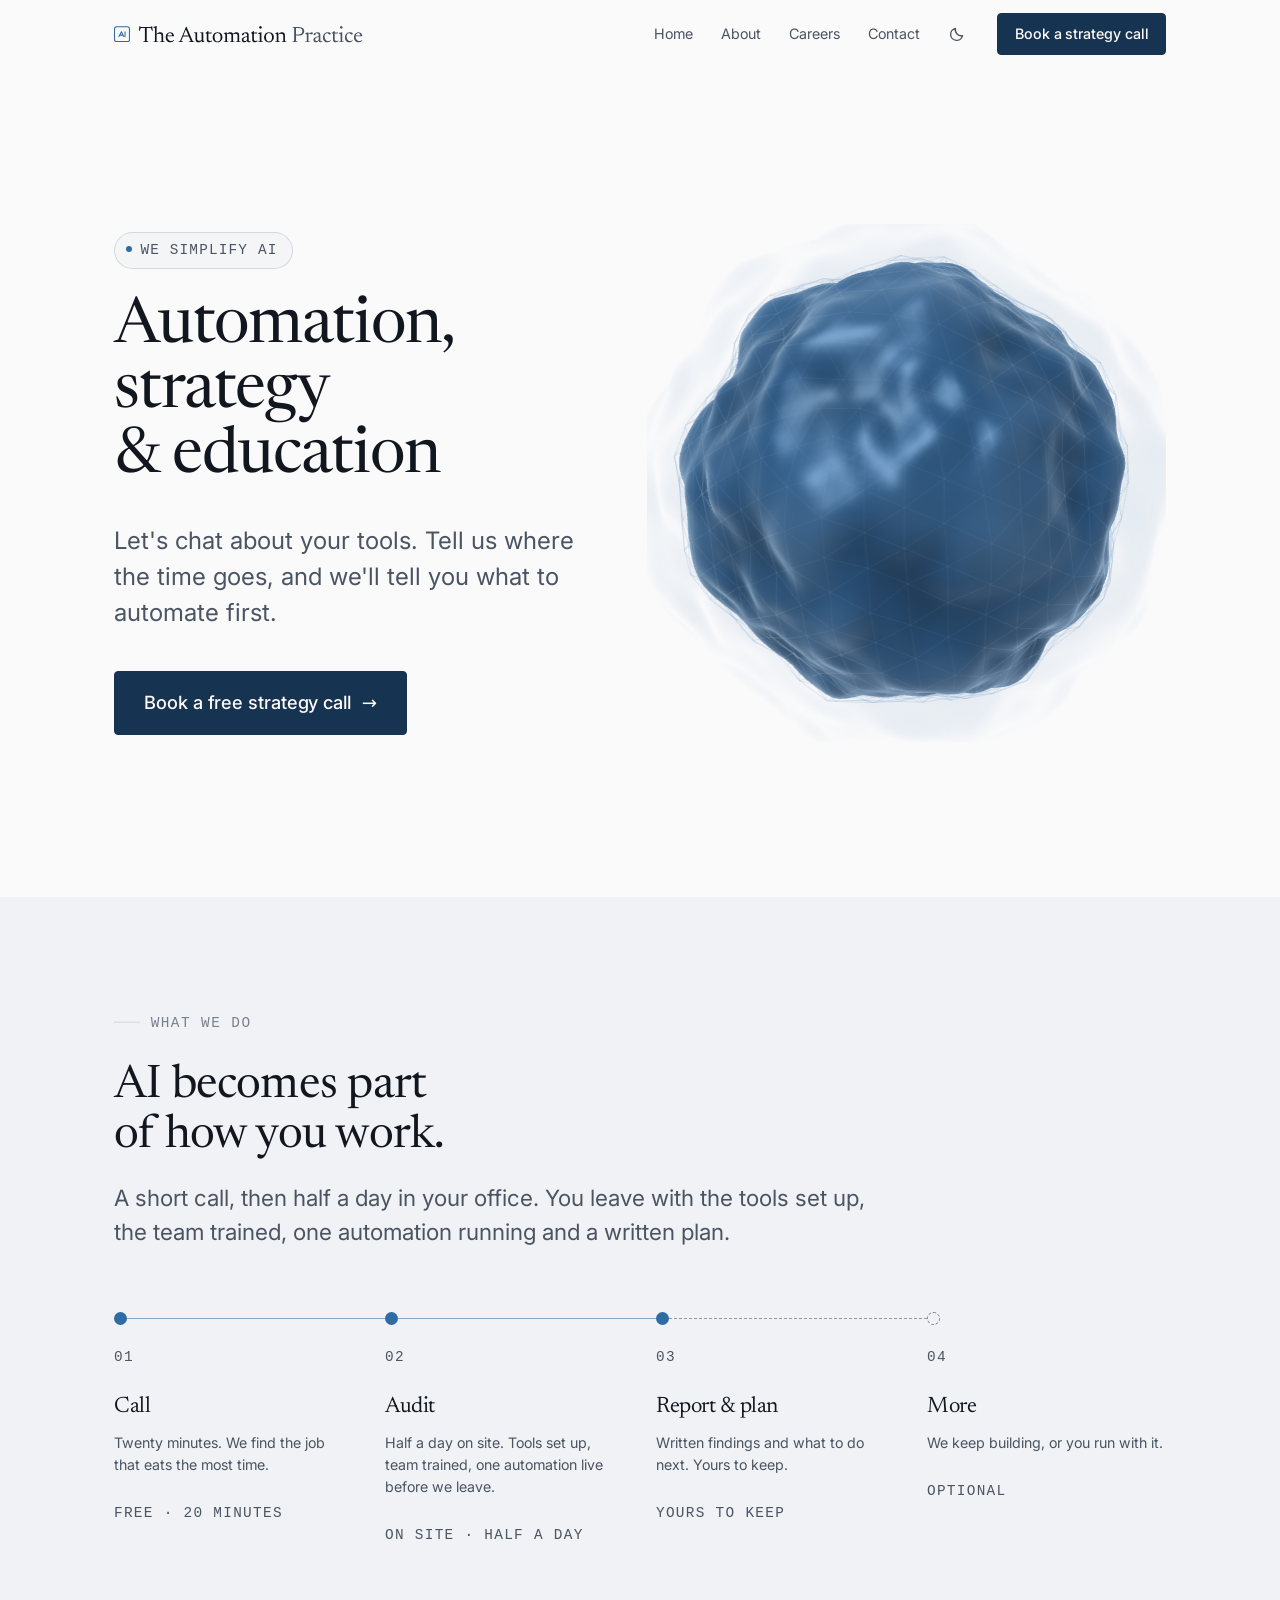
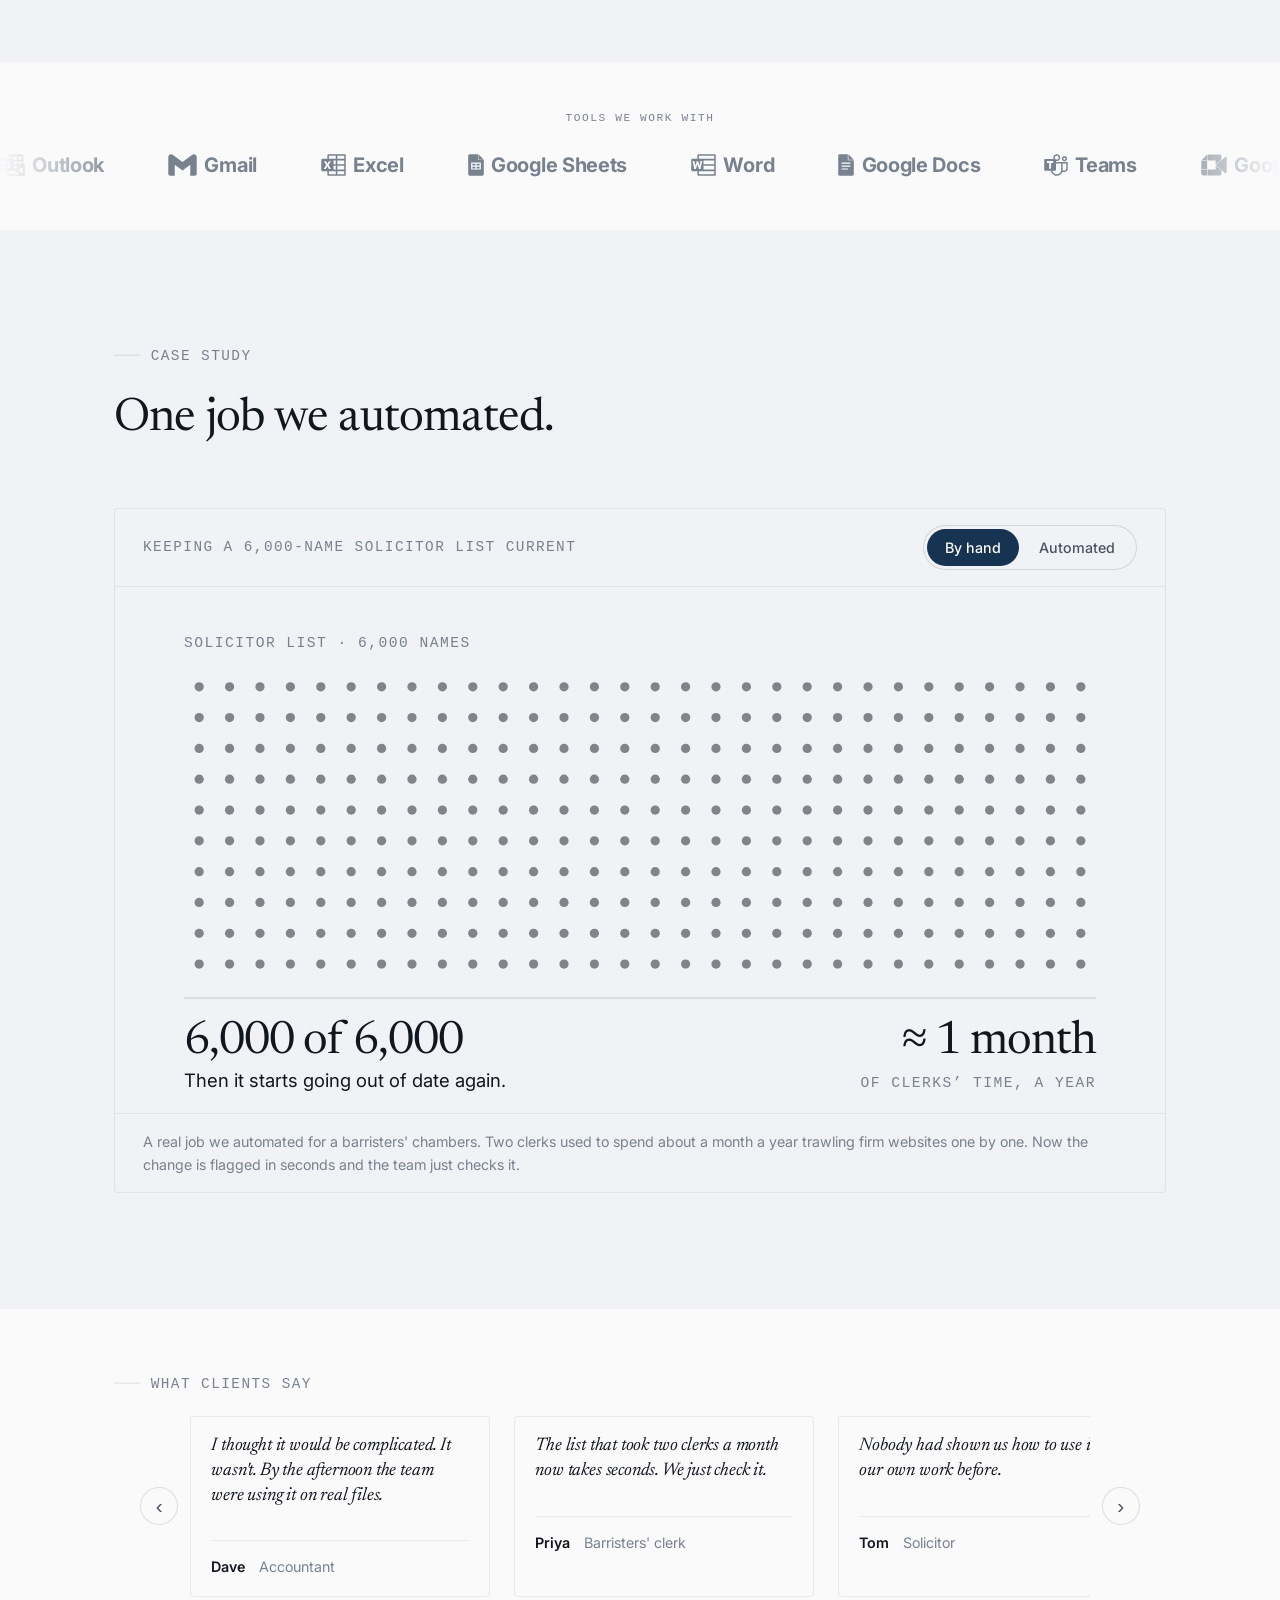
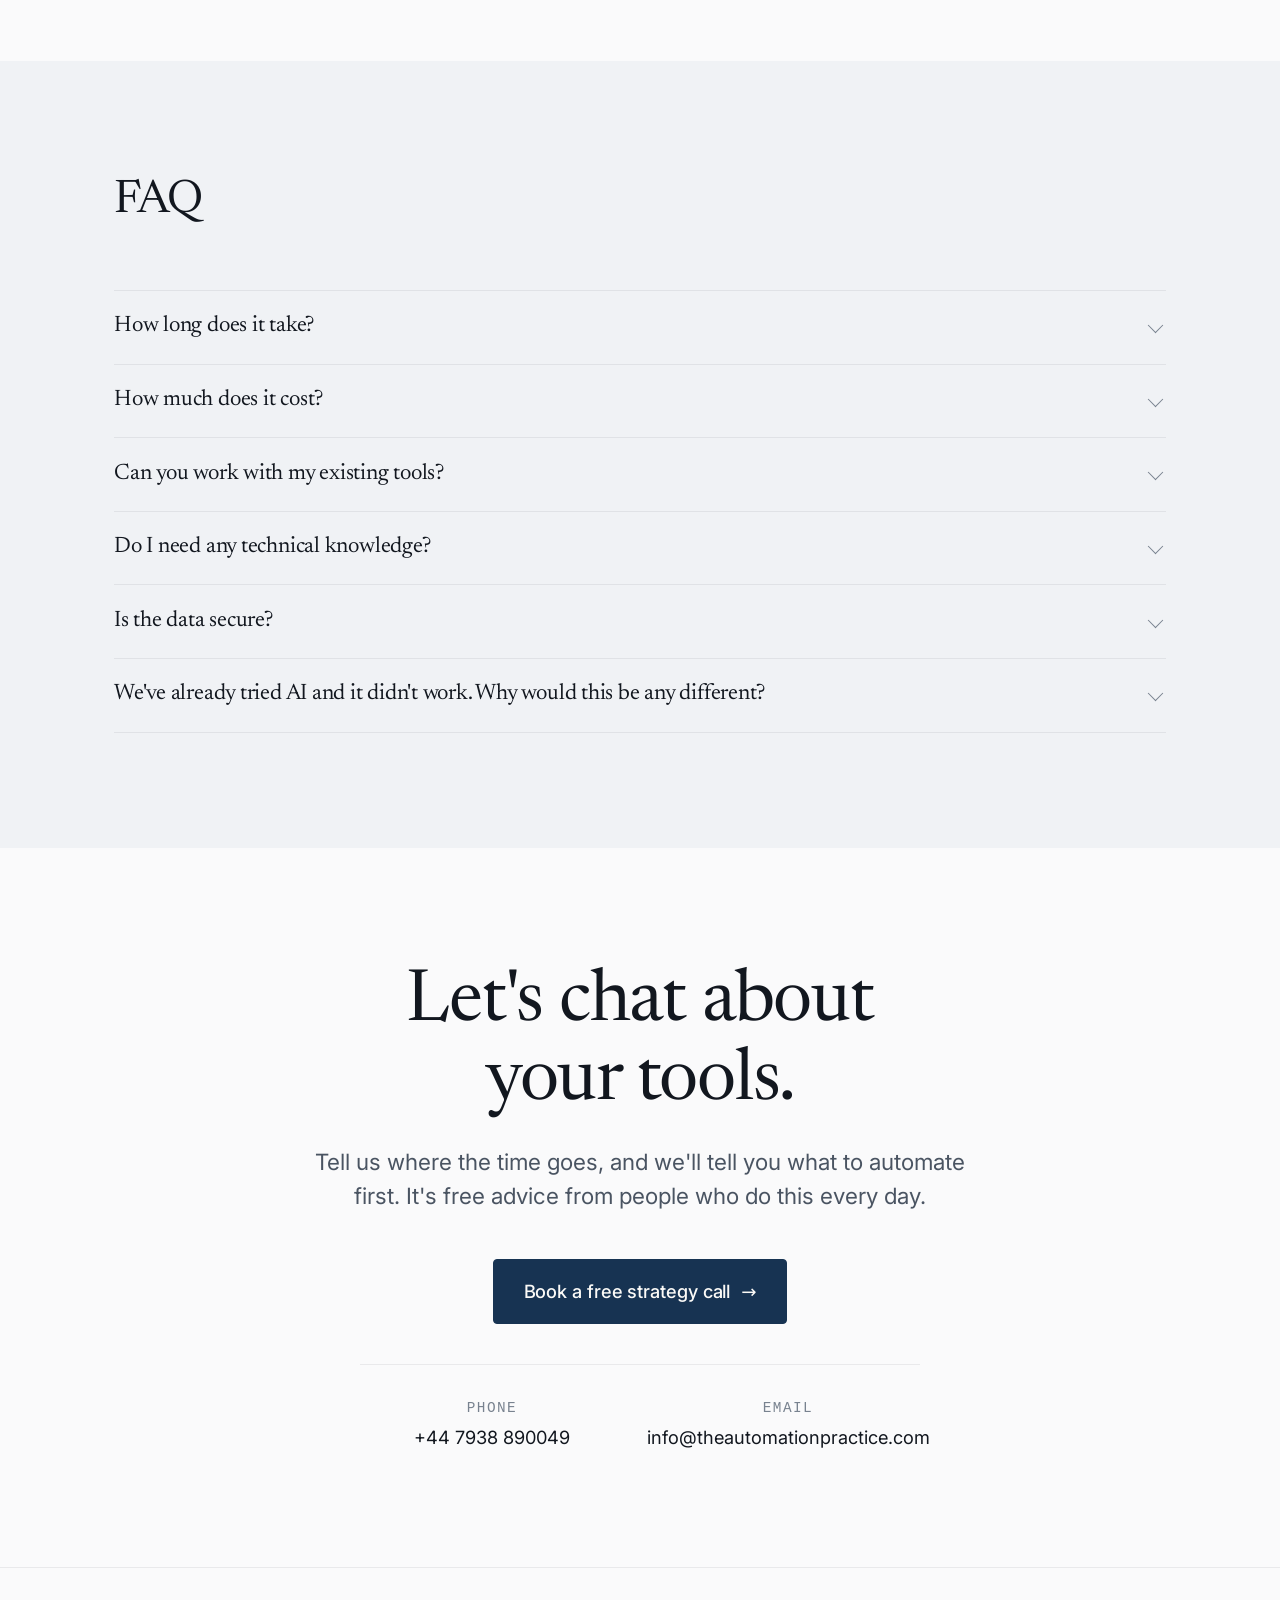
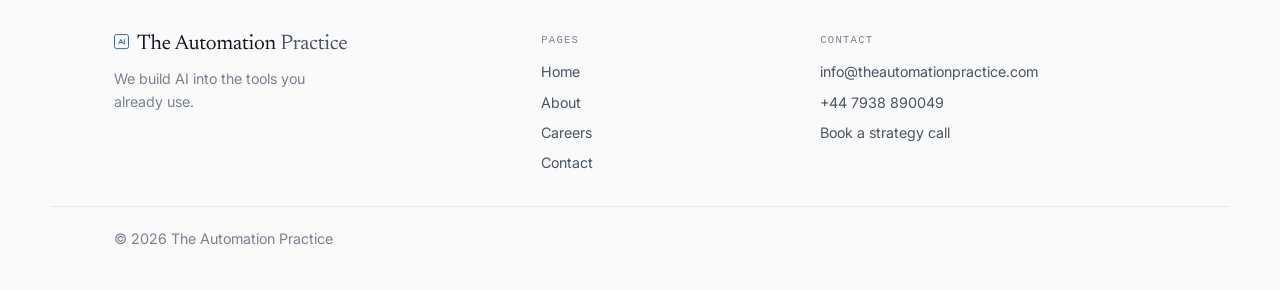
==== commit 985a9eb5: "site: go live with v2 (promoted from lab/) Testimonials are placeholders pending real ones.  Co-Auth" ====
--- a/index.html
+++ b/index.html
@@ -1,124 +1,136 @@
 <!doctype html>
-<html lang="en-GB" data-palette="forest">
+<html lang="en-GB" data-palette="slate">
 <head>
 <meta charset="utf-8">
 <meta name="viewport" content="width=device-width, initial-scale=1, viewport-fit=cover">
-<title>The Automation Practice — Get your firm ready for AI</title>
-<meta name="description" content="We spend half a day with your team: set up the right tools, train your people, and build one automation that gives real hours back. For London firms new to AI.">
-<meta name="theme-color" content="#FBFAF7" media="(prefers-color-scheme: light)">
-<meta name="theme-color" content="#0F1312" media="(prefers-color-scheme: dark)">
+<title>The Automation Practice | Automation, strategy &amp; education</title>
+<meta name="description" content="Tell us where the time goes and we'll tell you what to automate first. AI automation, strategy and training for small firms.">
 <link rel="canonical" href="https://theautomationpractice.com/">
-
-<meta property="og:type" content="website">
-<meta property="og:title" content="The Automation Practice — Get your firm ready for AI">
-<meta property="og:description" content="Half a day with your team. The right tools set up, your people trained, one real automation running, and a written plan.">
-<meta property="og:url" content="https://theautomationpractice.com/">
-<meta property="og:locale" content="en_GB">
-<meta name="twitter:card" content="summary_large_image">
-
+<link rel="stylesheet" href="css/site.css?v=1790515982">
+<link rel="stylesheet" href="css/lab.css?v=1790515982">
+<link rel="icon" href="favicon.svg" type="image/svg+xml">
 <link rel="preload" href="fonts/newsreader-latin.woff2" as="font" type="font/woff2" crossorigin>
 <link rel="preload" href="fonts/inter-latin.woff2" as="font" type="font/woff2" crossorigin>
-<link rel="stylesheet" href="css/site.css">
-<link rel="icon" href="favicon.svg" type="image/svg+xml">
-
-<!-- Marks the document as JS-capable before first paint. Without it the page
-     still renders in full — reveal animations simply don't apply. -->
 <script>document.documentElement.classList.add('js');</script>
-
-<script type="application/ld+json">
-{
-  "@context": "https://schema.org",
-  "@type": "ProfessionalService",
-  "name": "The Automation Practice",
-  "description": "AI adoption for London firms: training, automation and data infrastructure, starting with a half-day on-site audit.",
-  "url": "https://theautomationpractice.com/",
-  "telephone": "+447938890049",
-  "email": "nathan@theautomationpractice.com",
-  "areaServed": { "@type": "City", "name": "London" },
-  "founder": { "@type": "Person", "name": "Nathan Sharp" },
-  "knowsAbout": ["AI adoption", "Workflow automation", "AI training", "Data infrastructure"]
-}
-</script>
 </head>
 <body data-hero="a">
-<a class="skip" href="#main">Skip to content</a>
-
-<!-- ══ Header ══════════════════════════════════════════════════════════ -->
+<main id="main">
 <header class="hdr" id="hdr">
   <div class="wrap hdr__in">
-    <a class="brand" href="#top" aria-label="The Automation Practice — home">
-      <svg class="mark" width="22" height="22" viewBox="0 0 22 22" fill="none" aria-hidden="true">
-        <rect x="1" y="1" width="20" height="20" rx="3" stroke="currentColor" stroke-width="1.4"/>
-        <path d="M6 14.2 9.4 7.8l3.2 6.4M7.6 12.4h3.6M14.4 7.8v6.4" stroke="currentColor" stroke-width="1.4" stroke-linecap="round" stroke-linejoin="round"/>
-      </svg>
-      <span>The Automation <span class="thin">Practice</span></span>
-    </a>
+    <a class="brand" href="index.html" aria-label="The Automation Practice, home"><svg class="logo" aria-hidden="true"><use href="#tap-logo"/></svg></a>
     <nav class="nav" aria-label="Primary">
-      <a href="#what">What we do</a>
-      <a href="#how">How it works</a>
-      <a href="#results">Results</a>
-      <a href="#who">Who it's for</a>
-      <a href="#safety">Your data</a>
+      <a href="index.html">Home</a>
+      <a href="about.html">About</a>
+      <a href="careers.html">Careers</a>
+      <a href="contact.html">Contact</a>
     </nav>
-    <a class="btn btn--sm" data-cta href="#book">Book a call</a>
+    <button id="themeBtn" class="theme" aria-label="Switch between light and dark">
+      <svg class="ico-moon" width="16" height="16" viewBox="0 0 16 16" fill="none" aria-hidden="true"><path d="M13.5 9.6A6 6 0 0 1 6.4 2.5a6 6 0 1 0 7.1 7.1z" stroke="currentColor" stroke-width="1.4" stroke-linejoin="round"/></svg>
+      <svg class="ico-sun" width="16" height="16" viewBox="0 0 16 16" fill="none" aria-hidden="true"><circle cx="8" cy="8" r="3" stroke="currentColor" stroke-width="1.4"/><path d="M8 1.5v1.8M8 12.7v1.8M1.5 8h1.8M12.7 8h1.8M3.4 3.4l1.3 1.3M11.3 11.3l1.3 1.3M3.4 12.6l1.3-1.3M11.3 4.7l1.3-1.3" stroke="currentColor" stroke-width="1.4" stroke-linecap="round"/></svg>
+    </button>
+    <a class="btn btn--sm" data-cta href="#chat">Book a strategy call</a>
   </div>
 </header>
 
-<main id="main">
-<div id="top"></div>
-
-<!-- ══ Hero ════════════════════════════════════════════════════════════ -->
-<section class="hero">
+<section class="hero" id="top">
   <div class="wrap hero__in">
     <div class="hero__copy">
-      <p class="hero__eyebrow"><span class="dot"></span> London · AI for firms new to it</p>
-      <h1>Get your firm <span class="u">ready for AI</span>.</h1>
-      <p class="hero__sub">Half a day with your team. We set up the right tools, train your people, and build one automation that gives real hours back — then leave you a written plan.</p>
+      <!-- Eyebrow: Coding Sprint (picks). H1: Arkham (picks). Sub: Nathan, 2026-09-18 -->
+      <p class="hero__eyebrow"><span class="dot"></span> We simplify AI</p>
+      <h1>Automation, strategy &amp; education</h1>
+      <p class="hero__sub">Let's chat about your tools. Tell us where the time goes, and we'll tell you what to automate first.</p>
       <div class="cta-row">
-        <a class="btn" data-cta href="#book">Book a call <span class="arr" aria-hidden="true">→</span></a>
-        <a class="tel" href="tel:+447938890049">+44 7938 890049</a>
+        <a class="btn" data-cta href="#chat">Book a free strategy call <span class="arr" aria-hidden="true">→</span></a>
       </div>
-      <p class="hero__note">
-        <svg width="15" height="15" viewBox="0 0 16 16" fill="none" aria-hidden="true"><path d="M2.5 8.4 6.2 12l7.3-8" stroke="currentColor" stroke-width="1.6" stroke-linecap="round" stroke-linejoin="round"/></svg>
-        The first conversation is free advice from people who do this every day.
-      </p>
-    </div>
-
-    <!-- Variant C only: supporting column -->
-    <div class="hero__aside">
-      <p class="hero__sub">A huge amount of the everyday work your team does by hand can be done faster, or automated completely. Lower costs, fewer mistakes, more time to win new business.</p>
-      <div class="cta-row">
-        <a class="btn" data-cta href="#book">Book a call <span class="arr" aria-hidden="true">→</span></a>
-        <a class="tel" href="tel:+447938890049">+44 7938 890049</a>
-      </div>
-    </div>
-
-    <div class="hero__art">
-      <div id="dg-flow" role="img" aria-label="Diagram: email, records and documents flow into an AI setup and come out as finished work."></div>
-    </div>
-  </div>
-</section>
-
-<!-- ══ Credibility strip ═══════════════════════════════════════════════ -->
-<div class="strip">
-  <div class="wrap strip__in">
-    <span class="strip__lbl">The shape of it</span>
-    <span><svg width="14" height="14" viewBox="0 0 16 16" fill="none" aria-hidden="true"><path d="M2.5 8.4 6.2 12l7.3-8" stroke="currentColor" stroke-width="1.7" stroke-linecap="round" stroke-linejoin="round"/></svg> Half a day on-site</span>
-    <span><svg width="14" height="14" viewBox="0 0 16 16" fill="none" aria-hidden="true"><path d="M2.5 8.4 6.2 12l7.3-8" stroke="currentColor" stroke-width="1.7" stroke-linecap="round" stroke-linejoin="round"/></svg> A real automation running before we leave</span>
-    <span><svg width="14" height="14" viewBox="0 0 16 16" fill="none" aria-hidden="true"><path d="M2.5 8.4 6.2 12l7.3-8" stroke="currentColor" stroke-width="1.7" stroke-linecap="round" stroke-linejoin="round"/></svg> A written plan you keep</span>
-    <span><svg width="14" height="14" viewBox="0 0 16 16" fill="none" aria-hidden="true"><path d="M2.5 8.4 6.2 12l7.3-8" stroke="currentColor" stroke-width="1.7" stroke-linecap="round" stroke-linejoin="round"/></svg> No jargon</span>
-  </div>
-</div>
-
-<!-- ══ 01 Problem ══════════════════════════════════════════════════════ -->
-<section class="section" id="problem">
-  <div class="wrap">
-    <div class="section-head rv">
-      <p class="eyebrow"><b>01</b> The problem</p>
-      <h2>Most of the work is the same work, every week.</h2>
-      <p class="lede">A huge amount of what your team does by hand can be done faster, or automated completely. That means lower costs, fewer mistakes, and more time to win new business.</p>
-    </div>
-
+    </div>
+    <div class="hero__art orb"><canvas id="orb" aria-hidden="true"></canvas></div>
+  </div>
+</section>
+
+<section class="section section--alt" id="what">
+  <div class="wrap">
+    <div class="section-head">
+      <p class="eyebrow">What we do</p>
+      <!-- h2: VAYRO (picks) -->
+      <h2>AI becomes part of how you work.</h2>
+      <p class="lede">A short call, then half a day in your office. You leave with the tools set up, the team trained, one automation running and a written plan.</p>
+    </div>
+    <div class="steps rv">
+      <div class="step step--rail"><p class="step__n">01</p><h3>Call</h3><p>Twenty minutes. We find the job that eats the most time.</p><p class="step__meta">Free · 20 minutes</p></div>
+      <div class="step step--rail"><p class="step__n">02</p><h3>Audit</h3><p>Half a day on site. Tools set up, team trained, one automation live before we leave.</p><p class="step__meta">On site · half a day</p></div>
+      <div class="step step--rail"><p class="step__n">03</p><h3>Report &amp; plan</h3><p>Written findings and what to do next. Yours to keep.</p><p class="step__meta">Yours to keep</p></div>
+      <div class="step step--rail"><p class="step__n">04</p><h3>More</h3><p>We keep building, or you run with it.</p><p class="step__meta">Optional</p></div>
+    </div>
+  </div>
+</section>
+
+<section class="section tools-row" id="tools" aria-label="Tools we work with">
+  <div class="wrap"><p class="tools__lbl">Tools we work with</p></div>
+  <!-- generated by img/make-tools.py — edit TOOLS there, not here -->
+  <div class="marquee">
+    <ul class="marquee__track" style="--n:26">
+      <li class="lg lg--txt"><i class="lg__mark" style="-webkit-mask-image:url(img/logos/norm/outlook-mark.svg);mask-image:url(img/logos/norm/outlook-mark.svg);--ar:1.140"></i>Outlook</li>
+      <li class="lg lg--txt"><i class="lg__mark" style="-webkit-mask-image:url(img/logos/norm/gmail-mark.svg);mask-image:url(img/logos/norm/gmail-mark.svg);--ar:1.324"></i>Gmail</li>
+      <li class="lg lg--txt"><i class="lg__mark" style="-webkit-mask-image:url(img/logos/norm/excel-mark.svg);mask-image:url(img/logos/norm/excel-mark.svg);--ar:1.140"></i>Excel</li>
+      <li class="lg lg--txt"><i class="lg__mark" style="-webkit-mask-image:url(img/logos/norm/googlesheets-mark.svg);mask-image:url(img/logos/norm/googlesheets-mark.svg);--ar:0.733"></i>Google Sheets</li>
+      <li class="lg lg--txt"><i class="lg__mark" style="-webkit-mask-image:url(img/logos/norm/word-mark.svg);mask-image:url(img/logos/norm/word-mark.svg);--ar:1.140"></i>Word</li>
+      <li class="lg lg--txt"><i class="lg__mark" style="-webkit-mask-image:url(img/logos/norm/googledocs-mark.svg);mask-image:url(img/logos/norm/googledocs-mark.svg);--ar:0.733"></i>Google Docs</li>
+      <li class="lg lg--txt"><i class="lg__mark" style="-webkit-mask-image:url(img/logos/norm/teams-mark.svg);mask-image:url(img/logos/norm/teams-mark.svg);--ar:1.077"></i>Teams</li>
+      <li class="lg lg--txt"><i class="lg__mark" style="-webkit-mask-image:url(img/logos/norm/googlemeet-mark.svg);mask-image:url(img/logos/norm/googlemeet-mark.svg);--ar:1.209"></i>Google Meet</li>
+      <li class="lg lg--txt"><i class="lg__mark" style="-webkit-mask-image:url(img/logos/norm/onedrive-mark.svg);mask-image:url(img/logos/norm/onedrive-mark.svg);--ar:1.544"></i>OneDrive</li>
+      <li class="lg lg--txt"><i class="lg__mark" style="-webkit-mask-image:url(img/logos/norm/googledrive-mark.svg);mask-image:url(img/logos/norm/googledrive-mark.svg);--ar:1.138"></i>Google Drive</li>
+      <li class="lg" role="img" aria-label="WhatsApp" style="-webkit-mask-image:url(img/logos/norm/whatsapp-wordmark.svg);mask-image:url(img/logos/norm/whatsapp-wordmark.svg);--ar:4.037;--lh:27px"></li>
+      <li class="lg" role="img" aria-label="Zoom" style="-webkit-mask-image:url(img/logos/norm/zoom-wordmark.svg);mask-image:url(img/logos/norm/zoom-wordmark.svg);--ar:4.123;--lh:26px"></li>
+      <li class="lg lg--txt"><i class="lg__mark" style="-webkit-mask-image:url(img/logos/norm/googlecalendar-mark.svg);mask-image:url(img/logos/norm/googlecalendar-mark.svg);--ar:1.000"></i>Google Calendar</li>
+      <li class="lg" role="img" aria-label="Xero" style="-webkit-mask-image:url(img/logos/norm/xero-mark.svg);mask-image:url(img/logos/norm/xero-mark.svg);--ar:1.000;--lh:34px"></li>
+      <li class="lg" role="img" aria-label="Sage" style="-webkit-mask-image:url(img/logos/norm/sage-wordmark.svg);mask-image:url(img/logos/norm/sage-wordmark.svg);--ar:1.751;--lh:34px"></li>
+      <li class="lg" role="img" aria-label="QuickBooks" style="-webkit-mask-image:url(img/logos/norm/quickbooks-wordmark.svg);mask-image:url(img/logos/norm/quickbooks-wordmark.svg);--ar:3.697;--lh:28px"></li>
+      <li class="lg" role="img" aria-label="Dropbox" style="-webkit-mask-image:url(img/logos/norm/dropbox-wordmark.svg);mask-image:url(img/logos/norm/dropbox-wordmark.svg);--ar:4.703;--lh:25px"></li>
+      <li class="lg lg--txt"><i class="lg__mark" style="-webkit-mask-image:url(img/logos/norm/acrobat-mark.svg);mask-image:url(img/logos/norm/acrobat-mark.svg);--ar:1.024"></i>Adobe Acrobat</li>
+      <li class="lg" role="img" aria-label="DocuSign" style="-webkit-mask-image:url(img/logos/norm/docusign-wordmark.svg);mask-image:url(img/logos/norm/docusign-wordmark.svg);--ar:4.612;--lh:25px"></li>
+      <li class="lg" role="img" aria-label="Mailchimp" style="-webkit-mask-image:url(img/logos/norm/mailchimp-wordmark.svg);mask-image:url(img/logos/norm/mailchimp-wordmark.svg);--ar:3.558;--lh:28px"></li>
+      <li class="lg" role="img" aria-label="Canva" style="-webkit-mask-image:url(img/logos/norm/canva-wordmark.svg);mask-image:url(img/logos/norm/canva-wordmark.svg);--ar:2.994;--lh:31px"></li>
+      <li class="lg" role="img" aria-label="Calendly" style="-webkit-mask-image:url(img/logos/norm/calendly-wordmark.svg);mask-image:url(img/logos/norm/calendly-wordmark.svg);--ar:3.952;--lh:27px"></li>
+      <li class="lg lg--txt"><i class="lg__mark" style="-webkit-mask-image:url(img/logos/norm/linkedin-mark.svg);mask-image:url(img/logos/norm/linkedin-mark.svg);--ar:1.000"></i>LinkedIn</li>
+      <li class="lg" role="img" aria-label="PayPal" style="-webkit-mask-image:url(img/logos/norm/paypal-wordmark.svg);mask-image:url(img/logos/norm/paypal-wordmark.svg);--ar:2.869;--lh:31px"></li>
+      <li class="lg" role="img" aria-label="Slack" style="-webkit-mask-image:url(img/logos/norm/slack-wordmark.svg);mask-image:url(img/logos/norm/slack-wordmark.svg);--ar:3.736;--lh:28px"></li>
+      <li class="lg lg--txt"><i class="lg__mark" style="-webkit-mask-image:url(img/logos/norm/notion-mono-mark.svg);mask-image:url(img/logos/norm/notion-mono-mark.svg);--ar:0.960"></i>Notion</li>
+      <li class="lg lg--txt"><i class="lg__mark" style="-webkit-mask-image:url(img/logos/norm/outlook-mark.svg);mask-image:url(img/logos/norm/outlook-mark.svg);--ar:1.140"></i>Outlook</li>
+      <li class="lg lg--txt"><i class="lg__mark" style="-webkit-mask-image:url(img/logos/norm/gmail-mark.svg);mask-image:url(img/logos/norm/gmail-mark.svg);--ar:1.324"></i>Gmail</li>
+      <li class="lg lg--txt"><i class="lg__mark" style="-webkit-mask-image:url(img/logos/norm/excel-mark.svg);mask-image:url(img/logos/norm/excel-mark.svg);--ar:1.140"></i>Excel</li>
+      <li class="lg lg--txt"><i class="lg__mark" style="-webkit-mask-image:url(img/logos/norm/googlesheets-mark.svg);mask-image:url(img/logos/norm/googlesheets-mark.svg);--ar:0.733"></i>Google Sheets</li>
+      <li class="lg lg--txt"><i class="lg__mark" style="-webkit-mask-image:url(img/logos/norm/word-mark.svg);mask-image:url(img/logos/norm/word-mark.svg);--ar:1.140"></i>Word</li>
+      <li class="lg lg--txt"><i class="lg__mark" style="-webkit-mask-image:url(img/logos/norm/googledocs-mark.svg);mask-image:url(img/logos/norm/googledocs-mark.svg);--ar:0.733"></i>Google Docs</li>
+      <li class="lg lg--txt"><i class="lg__mark" style="-webkit-mask-image:url(img/logos/norm/teams-mark.svg);mask-image:url(img/logos/norm/teams-mark.svg);--ar:1.077"></i>Teams</li>
+      <li class="lg lg--txt"><i class="lg__mark" style="-webkit-mask-image:url(img/logos/norm/googlemeet-mark.svg);mask-image:url(img/logos/norm/googlemeet-mark.svg);--ar:1.209"></i>Google Meet</li>
+      <li class="lg lg--txt"><i class="lg__mark" style="-webkit-mask-image:url(img/logos/norm/onedrive-mark.svg);mask-image:url(img/logos/norm/onedrive-mark.svg);--ar:1.544"></i>OneDrive</li>
+      <li class="lg lg--txt"><i class="lg__mark" style="-webkit-mask-image:url(img/logos/norm/googledrive-mark.svg);mask-image:url(img/logos/norm/googledrive-mark.svg);--ar:1.138"></i>Google Drive</li>
+      <li class="lg" role="img" aria-label="WhatsApp" style="-webkit-mask-image:url(img/logos/norm/whatsapp-wordmark.svg);mask-image:url(img/logos/norm/whatsapp-wordmark.svg);--ar:4.037;--lh:27px"></li>
+      <li class="lg" role="img" aria-label="Zoom" style="-webkit-mask-image:url(img/logos/norm/zoom-wordmark.svg);mask-image:url(img/logos/norm/zoom-wordmark.svg);--ar:4.123;--lh:26px"></li>
+      <li class="lg lg--txt"><i class="lg__mark" style="-webkit-mask-image:url(img/logos/norm/googlecalendar-mark.svg);mask-image:url(img/logos/norm/googlecalendar-mark.svg);--ar:1.000"></i>Google Calendar</li>
+      <li class="lg" role="img" aria-label="Xero" style="-webkit-mask-image:url(img/logos/norm/xero-mark.svg);mask-image:url(img/logos/norm/xero-mark.svg);--ar:1.000;--lh:34px"></li>
+      <li class="lg" role="img" aria-label="Sage" style="-webkit-mask-image:url(img/logos/norm/sage-wordmark.svg);mask-image:url(img/logos/norm/sage-wordmark.svg);--ar:1.751;--lh:34px"></li>
+      <li class="lg" role="img" aria-label="QuickBooks" style="-webkit-mask-image:url(img/logos/norm/quickbooks-wordmark.svg);mask-image:url(img/logos/norm/quickbooks-wordmark.svg);--ar:3.697;--lh:28px"></li>
+      <li class="lg" role="img" aria-label="Dropbox" style="-webkit-mask-image:url(img/logos/norm/dropbox-wordmark.svg);mask-image:url(img/logos/norm/dropbox-wordmark.svg);--ar:4.703;--lh:25px"></li>
+      <li class="lg lg--txt"><i class="lg__mark" style="-webkit-mask-image:url(img/logos/norm/acrobat-mark.svg);mask-image:url(img/logos/norm/acrobat-mark.svg);--ar:1.024"></i>Adobe Acrobat</li>
+      <li class="lg" role="img" aria-label="DocuSign" style="-webkit-mask-image:url(img/logos/norm/docusign-wordmark.svg);mask-image:url(img/logos/norm/docusign-wordmark.svg);--ar:4.612;--lh:25px"></li>
+      <li class="lg" role="img" aria-label="Mailchimp" style="-webkit-mask-image:url(img/logos/norm/mailchimp-wordmark.svg);mask-image:url(img/logos/norm/mailchimp-wordmark.svg);--ar:3.558;--lh:28px"></li>
+      <li class="lg" role="img" aria-label="Canva" style="-webkit-mask-image:url(img/logos/norm/canva-wordmark.svg);mask-image:url(img/logos/norm/canva-wordmark.svg);--ar:2.994;--lh:31px"></li>
+      <li class="lg" role="img" aria-label="Calendly" style="-webkit-mask-image:url(img/logos/norm/calendly-wordmark.svg);mask-image:url(img/logos/norm/calendly-wordmark.svg);--ar:3.952;--lh:27px"></li>
+      <li class="lg lg--txt"><i class="lg__mark" style="-webkit-mask-image:url(img/logos/norm/linkedin-mark.svg);mask-image:url(img/logos/norm/linkedin-mark.svg);--ar:1.000"></i>LinkedIn</li>
+      <li class="lg" role="img" aria-label="PayPal" style="-webkit-mask-image:url(img/logos/norm/paypal-wordmark.svg);mask-image:url(img/logos/norm/paypal-wordmark.svg);--ar:2.869;--lh:31px"></li>
+      <li class="lg" role="img" aria-label="Slack" style="-webkit-mask-image:url(img/logos/norm/slack-wordmark.svg);mask-image:url(img/logos/norm/slack-wordmark.svg);--ar:3.736;--lh:28px"></li>
+      <li class="lg lg--txt"><i class="lg__mark" style="-webkit-mask-image:url(img/logos/norm/notion-mono-mark.svg);mask-image:url(img/logos/norm/notion-mono-mark.svg);--ar:0.960"></i>Notion</li>
+    </ul>
+  </div>
+</section>
+
+<section class="section section--alt" id="results">
+  <div class="wrap">
+    <div class="section-head">
+      <p class="eyebrow">Case study</p>
+      <h2>One job we automated.</h2>
+    </div>
     <figure class="figure rv" style="margin:0">
       <div class="figure__bar">
         <span class="figure__ttl">Keeping a 6,000-name solicitor list current</span>
@@ -130,303 +142,79 @@
       <div class="figure__body">
         <div id="dg-ba" role="img" aria-label="Diagram comparing checking 6,000 records by hand against an automation that flags only what changed."></div>
       </div>
-      <figcaption class="figure__cap">A real job we automated for a barristers' chambers in London. Two clerks used to spend about a month a year trawling firm websites one by one. Now the change is flagged in seconds and the team just checks it.</figcaption>
+      <figcaption class="figure__cap">A real job we automated for a barristers' chambers. Two clerks used to spend about a month a year trawling firm websites one by one. Now the change is flagged in seconds and the team just checks it.</figcaption>
     </figure>
   </div>
 </section>
 
-<!-- ══ 02 What we do ═══════════════════════════════════════════════════ -->
-<section class="section section--alt" id="what">
-  <div class="wrap">
-    <div class="section-head rv">
-      <p class="eyebrow"><b>02</b> What we do</p>
-      <h2>One visit. Three things that stay.</h2>
-      <p class="lede">We come in and audit how you actually work. Then we build in three areas — the parts of a firm that decide whether AI pays off or gathers dust.</p>
-    </div>
-
-    <div class="fanwrap rv">
-      <div class="auditnode" id="auditNode">
-        <span class="k">The way in</span>
-        <h3>Audit</h3>
-        <p>Half a day on-site. We watch where the time goes and score all three.</p>
-      </div>
-      <div class="fan" id="dg-fan" aria-hidden="true"></div>
-    </div>
-
-    <div class="grid grid-3 rv" id="pillarGrid">
-      <article class="cell">
-        <p class="cell__n">Pillar 01</p>
-        <h3>Training</h3>
-        <p>Get your team using AI day to day, with the best tools for your industry, used safely with your data.</p>
-        <ul>
-          <li>The habit: ask "can AI do this?" before any admin job</li>
-          <li>Talks and hands-on sessions for the whole team</li>
-          <li>Live demos — your people pick what fits</li>
-        </ul>
-        <p class="tag">People</p>
-      </article>
-      <article class="cell">
-        <p class="cell__n">Pillar 02</p>
-        <h3>Automation</h3>
-        <p>Take the repetitive jobs off their plate: email, data entry, chasing, reports.</p>
-        <ul>
-          <li>Inbox triage and drafted replies</li>
-          <li>Keeping records and lists current</li>
-          <li>Anything done the same way every week</li>
-        </ul>
-        <p class="tag">Work</p>
-      </article>
-      <article class="cell">
-        <p class="cell__n">Pillar 03</p>
-        <h3>Infrastructure</h3>
-        <p>Set up your files and knowledge so AI can actually use them. This is the one most firms miss.</p>
-        <ul>
-          <li>Files organised where the AI can find them</li>
-          <li>How your firm works, written down for the AI to read</li>
-          <li>A searchable store of past work</li>
-        </ul>
-        <p class="tag">Context</p>
-      </article>
-    </div>
-  </div>
-</section>
-
-<!-- ══ 03 How it works ═════════════════════════════════════════════════ -->
-<section class="section" id="how">
-  <div class="wrap">
-    <div class="section-head rv">
-      <p class="eyebrow"><b>03</b> How it works</p>
-      <h2>Four steps. The fourth is optional.</h2>
-      <p class="lede">All it takes to get started is a short call and a half day on-site. You'd be surprised how much gets done.</p>
-    </div>
-
-    <div class="steps rv">
-      <div class="step">
-        <p class="step__n">01</p>
-        <h3>Chat</h3>
-        <p>A short call to learn how you work and where the time goes. So we arrive already knowing.</p>
-        <p class="step__meta">Free · 20 minutes</p>
-      </div>
-      <div class="step">
-        <p class="step__n">02</p>
-        <h3>Audit</h3>
-        <p>Half a day on-site. We set up your tools, train your people, and get a real automation running.</p>
-        <p class="step__meta">On-site · half a day</p>
-      </div>
-      <div class="step">
-        <p class="step__n">03</p>
-        <h3>Report</h3>
-        <p>Written findings, scored across the three areas, and a clear plan for what to do next.</p>
-        <p class="step__meta">Yours to keep</p>
-      </div>
-      <div class="step">
-        <p class="step__n">04</p>
-        <h3>Ongoing</h3>
-        <p>We keep building, or you run with it. Either is a good outcome as far as we're concerned.</p>
-        <p class="step__meta">Optional</p>
-      </div>
-    </div>
-
-    <p class="lede rv" style="margin-top:clamp(2rem,4vw,3rem);max-width:48ch">You leave set up for AI whether or not we ever do another day's work for you.</p>
-  </div>
-</section>
-
-<!-- ══ 04 Results ══════════════════════════════════════════════════════ -->
-<section class="section section--alt" id="results">
-  <div class="wrap">
-    <div class="section-head rv">
-      <p class="eyebrow"><b>04</b> Results</p>
-      <h2>Real work, already gone.</h2>
-      <p class="lede">Two jobs we've taken off people's plates at a London chambers. Both of them started as a throwaway complaint in a first conversation.</p>
-    </div>
-
-    <div class="stories rv">
-      <article class="story">
-        <p class="story__stat">≈ 1 month<small>of clerks' time, back every year</small></p>
-        <h3>The list that was never up to date</h3>
-        <p>Keith's clerking team kept a 6,000-name solicitor list current by trawling firm websites one at a time — about a month of work a year between two people. We set up an automation that flags what's changed in seconds. They check it and move on.</p>
-        <p class="story__who">Barristers' chambers · London</p>
-      </article>
-      <article class="story">
-        <p class="story__stat">No more<small>copy, paste, re-format, repeat</small></p>
-        <h3>AI that works inside the document</h3>
-        <p>Jeremy, a barrister, used to copy and paste between Word and ChatGPT every time he wanted help with a draft. Slow and fiddly. Now an AI agent works directly in his documents: he talks, it edits in place, and the back and forth is gone.</p>
-        <p class="story__who">Barristers' chambers · London</p>
-      </article>
-    </div>
-
-    <!-- ┌─────────────────────────────────────────────────────────────────┐
-         │ TESTIMONIAL SLOT — deliberately empty.                          │
-         │ services.md lists "testimonial quote from chambers after their  │
-         │ audit" as still to develop. Drop the real quote in here when we │
-         │ have it; do not invent one. Suggested markup:                   │
-         │                                                                 │
-         │ <blockquote class="pull rv">“…”                                 │
-         │   <cite>Name, Role — Firm</cite></blockquote>                    │
-         └─────────────────────────────────────────────────────────────────┘ -->
-  </div>
-</section>
-
-<!-- ══ 05 Who it's for ═════════════════════════════════════════════════ -->
-<section class="section" id="who">
-  <div class="wrap">
-    <div class="section-head rv">
-      <p class="eyebrow"><b>05</b> Who it's for</p>
-      <h2>Firms like yours.</h2>
-      <p class="lede">Medium-sized London firms, owner or partner-run, with a lot of admin. Most people we meet have tried ChatGPT once and left it there. That's the normal starting point, not a problem.</p>
-    </div>
-
-    <div class="sectors rv">
-      <article class="sector">
-        <h3>Barristers' chambers &amp; law</h3>
-        <p>Keeping solicitor lists current, fee admin, drafting.</p>
-        <p class="fix"><svg width="13" height="13" viewBox="0 0 16 16" fill="none" aria-hidden="true"><path d="M3 8h9m-3.5-4L13 8l-4.5 4" stroke="currentColor" stroke-width="1.6" stroke-linecap="round" stroke-linejoin="round"/></svg> CRM updates, document drafting, meeting notes</p>
-      </article>
-      <article class="sector">
-        <h3>Accountancy &amp; bookkeeping</h3>
-        <p>Data entry, chasing clients for records, deadline crunch.</p>
-        <p class="fix"><svg width="13" height="13" viewBox="0 0 16 16" fill="none" aria-hidden="true"><path d="M3 8h9m-3.5-4L13 8l-4.5 4" stroke="currentColor" stroke-width="1.6" stroke-linecap="round" stroke-linejoin="round"/></svg> Document extraction, reminders, chasers</p>
-      </article>
-      <article class="sector">
-        <h3>Insurance brokers</h3>
-        <p>Renewal admin, re-keying the same data, compliance forms.</p>
-        <p class="fix"><svg width="13" height="13" viewBox="0 0 16 16" fill="none" aria-hidden="true"><path d="M3 8h9m-3.5-4L13 8l-4.5 4" stroke="currentColor" stroke-width="1.6" stroke-linecap="round" stroke-linejoin="round"/></svg> Quote prep, renewal chase, document parsing</p>
-      </article>
-      <article class="sector">
-        <h3>Estate &amp; lettings agents</h3>
-        <p>Out-of-hours leads going cold, listing write-ups, viewings.</p>
-        <p class="fix"><svg width="13" height="13" viewBox="0 0 16 16" fill="none" aria-hidden="true"><path d="M3 8h9m-3.5-4L13 8l-4.5 4" stroke="currentColor" stroke-width="1.6" stroke-linecap="round" stroke-linejoin="round"/></svg> Instant lead replies, listing drafts, scheduling</p>
-      </article>
-      <article class="sector">
-        <h3>Property &amp; block management</h3>
-        <p>Endless leaseholder email, maintenance triage, service charges.</p>
-        <p class="fix"><svg width="13" height="13" viewBox="0 0 16 16" fill="none" aria-hidden="true"><path d="M3 8h9m-3.5-4L13 8l-4.5 4" stroke="currentColor" stroke-width="1.6" stroke-linecap="round" stroke-linejoin="round"/></svg> Inbox triage, routine query replies</p>
-      </article>
-      <article class="sector">
-        <h3>Construction &amp; M&amp;E</h3>
-        <p>Quoting, RAMS and compliance docs, chasing invoices.</p>
-        <p class="fix"><svg width="13" height="13" viewBox="0 0 16 16" fill="none" aria-hidden="true"><path d="M3 8h9m-3.5-4L13 8l-4.5 4" stroke="currentColor" stroke-width="1.6" stroke-linecap="round" stroke-linejoin="round"/></svg> Faster quotes and compliance docs, invoice chasers</p>
-      </article>
-    </div>
-
-    <p class="lede rv" style="margin-top:2rem;max-width:52ch">Not on the list? The time-sinks are much the same everywhere. <a class="link" data-cta href="#book">Ask us</a>.</p>
-  </div>
-</section>
-
-<!-- ══ 06 Data safety ══════════════════════════════════════════════════ -->
-<section class="section section--alt" id="safety">
-  <div class="wrap">
-    <div class="section-head rv">
-      <p class="eyebrow"><b>06</b> Your data</p>
-      <h2>Your client data stays yours.</h2>
-      <p class="lede">This is the real reason most firms stop before they start, and it deserves a straight answer rather than a reassuring noise.</p>
-    </div>
-
-    <div class="grid grid-2 rv" style="margin-bottom:clamp(2rem,4vw,3rem)">
-      <article class="cell">
-        <p class="cell__n">The catch</p>
-        <h3>Free tools can learn from what you upload</h3>
-        <p>That's a genuine problem when the file is a client's accounts, a case bundle or a tenancy agreement. If someone in your firm has been told "don't put anything real into ChatGPT", they were right to be careful.</p>
-      </article>
-      <article class="cell">
-        <p class="cell__n">The fix</p>
-        <h3>Paid and enterprise tiers don't</h3>
-        <p>Training switched off, a data processing agreement in place, your work kept out of the training set. Setting that up properly is part of the audit — and it's what unlocks AI for the work you thought was off-limits.</p>
-      </article>
-    </div>
-
-    <div class="faq rv">
-      <details>
-        <summary>Do we need anyone technical on our side?</summary>
-        <div class="ans"><p>No. That's the whole point. We work with firms whose idea of IT is the person who knows how to fix the printer. Everything we set up is meant to be used by the people already doing the job.</p></div>
-      </details>
-      <details>
-        <summary>Is our team going to have to learn a lot?</summary>
-        <div class="ans"><p>Less than you'd think. These tools are powerful enough that a little training goes a long way — that's why half a day gets so much done. The single biggest win is a habit, not a skill: before any admin job, ask "can AI do this?"</p></div>
-      </details>
-      <details>
-        <summary>What if we already use Microsoft Copilot?</summary>
-        <div class="ans"><p>Copilot sits nicely inside Outlook and Excel, but it's behind the best models available today. We'd generally point you at Claude or ChatGPT for the heavy lifting for now, and revisit as it improves. We'll tell you straight either way.</p></div>
-      </details>
-      <details>
-        <summary>What does it cost?</summary>
-        <div class="ans"><p>The audit is a fixed price, discounted for early clients, and we'll tell you the number on the first call before you commit to anything. Ongoing work is quoted separately and only if you want it. We'd rather talk about where your time goes first.</p></div>
-      </details>
-      <details>
-        <summary>What if there's nothing worth automating?</summary>
-        <div class="ans"><p>Then we'll say so, and you'll still leave the audit with your tools set up, your team trained and a written plan. In practice we've not yet walked into a firm with no repetitive work in it.</p></div>
-      </details>
-    </div>
-  </div>
-</section>
-
-<!-- ══ Founder ═════════════════════════════════════════════════════════ -->
-<section class="section" id="about">
-  <div class="wrap">
-    <div class="founder rv">
-      <!-- Swap the placeholder for a real photo:
-           <img src="img/nathan.jpg" alt="Nathan Sharp" width="420" height="525"> -->
-      <div class="portrait">
-        <span class="mono" aria-hidden="true">NS</span>
-        <span class="ph">Photo to come</span>
-      </div>
-      <div>
-        <p class="eyebrow"><b>07</b> Who you'll be dealing with</p>
-        <blockquote>“We're a small team who work with AI every day. We've seen what the best companies are doing, and we bring that to firms who haven't started yet.”</blockquote>
-        <p class="sig">
-          <b>Nathan Sharp</b>
-          Founder, The Automation Practice · London
-        </p>
-        <div class="cta-row" style="margin-top:1.75rem">
-          <a class="btn btn--ghost" data-cta href="#book">Book a call <span class="arr" aria-hidden="true">→</span></a>
-        </div>
-      </div>
-    </div>
-  </div>
-</section>
-
-<!-- ══ Book ════════════════════════════════════════════════════════════ -->
-<section class="section section--alt book" id="book">
+<section class="section clients" id="clients">
+  <div class="wrap">
+    <div class="section-head">
+      <p class="eyebrow">What clients say</p>
+    </div>
+    <!-- PLACEHOLDER quotes: swap for real ones before deploy. Attribution = type of firm, not a person -->
+    <div class="carousel" data-carousel>
+      <button class="carousel__btn" data-dir="-1" aria-label="Previous">‹</button>
+      <ul class="carousel__track">
+        <li class="quote"><blockquote>I thought it would be complicated. It wasn't. By the afternoon the team were using it on real files.</blockquote><p class="quote__who"><b>Dave</b><span>Accountant</span></p></li>
+        <li class="quote"><blockquote>The list that took two clerks a month now takes seconds. We just check it.</blockquote><p class="quote__who"><b>Priya</b><span>Barristers' clerk</span></p></li>
+        <li class="quote"><blockquote>Nobody had shown us how to use it on our own work before.</blockquote><p class="quote__who"><b>Tom</b><span>Solicitor</span></p></li>
+        <li class="quote"><blockquote>Reception stopped re-typing forms. That was the whole win.</blockquote><p class="quote__who"><b>Sarah</b><span>Practice manager, dental</span></p></li>
+        <li class="quote"><blockquote>Friday-night enquiries get answered on Friday night.</blockquote><p class="quote__who"><b>James</b><span>Estate agent</span></p></li>
+        <li class="quote"><blockquote>One job off my plate a week. Worth the day.</blockquote><p class="quote__who"><b>Mark</b><span>Builder</span></p></li>
+      </ul>
+      <button class="carousel__btn" data-dir="1" aria-label="Next">›</button>
+    </div>
+  </div>
+</section>
+
+<section class="section section--alt" id="faq">
+  <div class="wrap">
+    <div class="section-head"><h2>FAQ</h2></div>
+    <!-- answers adapted from klarifai, weframe, aiagencyplus, metrix, fixology (swipe §7); claims offer.md, services.md -->
+    <div class="faq">
+      <details><summary>How long does it take?</summary><div class="ans"><p>A short call, then half a day on site. Your team is trained and one automation is running by the time we leave. A written report follows.</p></div></details>
+      <details><summary>How much does it cost?</summary><div class="ans"><p>The audit is a fixed price, lower for early clients. We give you the number on the first call, before you commit to anything.</p></div></details>
+      <details><summary>Can you work with my existing tools?</summary><div class="ans"><p>Yes. We work inside what you already run. Outlook, Xero, Word, the CRM. Nothing switches over until you've seen it work.</p></div></details>
+      <details><summary>Do I need any technical knowledge?</summary><div class="ans"><p>No. That's the whole point. We do the technical work in your office, on your own jobs. Your team uses it the way they use email.</p></div></details>
+      <details><summary>Is the data secure?</summary><div class="ans"><p>We tell you which tool sees which files and whether it trains on them before anything runs. On the tiers we set up, it doesn't. Nothing goes out without a person checking it first.</p></div></details>
+      <details><summary>We've already tried AI and it didn't work. Why would this be any different?</summary><div class="ans"><p>Usually it was the free version, on its own, with nobody shown how to use it on real work. We set up the paid tools with your data kept safe, train the whole team on their own jobs, and leave one automation running.</p></div></details>
+    </div>
+  </div>
+</section>
+
+<section class="section book" id="chat">
   <div class="wrap book__in">
-    <p class="eyebrow" style="justify-content:center"><b>08</b> Let's chat</p>
     <h2>Let's chat about your tools.</h2>
-    <p class="lede">Tell us where the time goes, and we'll tell you what we'd automate first. It's free advice from people who do this every day, so why not take it.</p>
+    <p class="lede">Tell us where the time goes, and we'll tell you what to automate first. It's free advice from people who do this every day.</p>
     <div class="cta-row" style="justify-content:center">
-      <a class="btn" data-cta data-cta-primary href="tel:+447938890049">Book a call <span class="arr" aria-hidden="true">→</span></a>
-    </div>
-
-    <!-- SCHEDULER SLOT — when a Cal.com / Calendly link exists, set
-         BOOKING_URL in js/site.js and every "Book a call" button re-points
-         at it automatically. Until then they fall through to the phone. -->
-
+      <a class="btn" data-cta data-cta-primary href="#chat">Book a free strategy call <span class="arr" aria-hidden="true">→</span></a>
+    </div>
     <div class="book__ways">
-      <div class="way">
-        <span class="k">Phone</span>
-        <a href="tel:+447938890049">+44 7938 890049</a>
-      </div>
-      <div class="way">
-        <span class="k">Email</span>
-        <a href="mailto:nathan@theautomationpractice.com">nathan@theautomationpractice.com</a>
-      </div>
-      <div class="way">
-        <span class="k">Where</span>
-        <span style="color:var(--ink-2)">London &amp; the South East</span>
-      </div>
-    </div>
-  </div>
-</section>
-</main>
-
-<footer class="ftr">
+      <div class="way"><span class="k">Phone</span><a href="tel:+447938890049">+44 7938 890049</a></div>
+      <div class="way"><span class="k">Email</span><a href="mailto:info@theautomationpractice.com">info@theautomationpractice.com</a></div>
+    </div>
+  </div>
+</section>
+
+<footer class="ftr ftr--full">
+  <div class="wrap ftr__grid">
+    <div class="ftr__brand">
+      <a class="brand" href="index.html" aria-label="The Automation Practice, home"><svg class="logo" aria-hidden="true"><use href="#tap-logo"/></svg></a>
+      <p>We build AI into the tools you already use.</p>
+    </div>
+    <div class="ftr__col"><span class="k">Pages</span><a href="index.html">Home</a><a href="about.html">About</a><a href="careers.html">Careers</a><a href="contact.html">Contact</a></div>
+    <div class="ftr__col"><span class="k">Contact</span><a href="mailto:info@theautomationpractice.com">info@theautomationpractice.com</a><a href="tel:+447938890049">+44 7938 890049</a><a data-cta href="#chat">Book a strategy call</a></div>
+  </div>
   <div class="wrap ftr__in">
     <span>© <span id="yr">2026</span> The Automation Practice</span>
-    <a href="tel:+447938890049">+44 7938 890049</a>
-    <a href="mailto:nathan@theautomationpractice.com">nathan@theautomationpractice.com</a>
-    <span class="sp"><button id="themeBtn" class="tel" style="border:0;background:none;cursor:pointer;padding:0" aria-label="Switch colour theme">Theme</button></span>
   </div>
 </footer>
-
+</main>
+<svg width="0" height="0" style="position:absolute" aria-hidden="true"><symbol id="tap-logo" viewBox="0 -12 22000 1424" overflow="visible"><rect x="46" y="46" width="1319" height="1319" rx="193" fill="none" stroke="currentColor" stroke-width="93"/><path d="M436 911 655 501l205 411M539 796h231M976 501v411" fill="none" stroke="currentColor" stroke-width="93" stroke-linecap="round" stroke-linejoin="round"/><path fill="var(--lg-a, currentColor)" d="M2729 129H2891V1322L3049 1373V1412H2570V1373L2729 1322ZM3328 161H2291L2384 142L2246 433L2201 424L2242 0H2260L2401 85L2314 69H3305L3218 85L3360 0H3378L3418 424L3373 433L3236 142Z M4042 1375 4196 1328V849Q4196 794 4173 755Q4150 715 4105 693Q4060 672 3995 672Q3916 672 3848 701Q3780 730 3754 771L3716 739Q3770 682 3817 642Q3865 603 3911 579Q3956 555 4004 544Q4052 534 4104 534Q4226 534 4285 611Q4344 689 4344 857V1328L4497 1375V1412H4042ZM3919 1412H3465V1375L3617 1328V190Q3604 175 3583 159Q3562 143 3532 127Q3501 110 3462 94V74L3754 -9H3774L3764 168V1328L3919 1375Z M4967 534Q5064 534 5136 577Q5207 620 5249 702Q5292 785 5302 904H4688L4690 837L5205 814L5137 856Q5130 783 5108 728Q5087 673 5049 642Q5010 612 4951 612Q4881 612 4828 650Q4775 689 4745 764Q4716 838 4716 946Q4716 1059 4759 1141Q4803 1223 4881 1267Q4959 1311 5063 1311Q5102 1311 5139 1301Q5176 1291 5213 1270Q5249 1250 5283 1220L5308 1247Q5257 1310 5205 1351Q5152 1393 5094 1412Q5036 1432 4968 1432Q4852 1432 4761 1375Q4670 1319 4617 1220Q4565 1122 4565 995Q4565 868 4613 763Q4662 659 4752 596Q4842 534 4967 534Z M6051 909V819H6713V909ZM6946 1320 7094 1373V1412H6601V1373L6775 1322L6311 217H6377L5943 1322L6107 1373V1412H5686V1373L5839 1321L6359 49H6406Z M7342 1129Q7342 1190 7359 1226Q7376 1262 7417 1277Q7458 1293 7529 1293Q7597 1293 7661 1267Q7725 1241 7750 1202L7788 1239Q7737 1293 7693 1330Q7649 1367 7607 1390Q7566 1412 7523 1422Q7480 1432 7431 1432Q7310 1432 7252 1355Q7195 1279 7195 1125V651L7052 592V553L7351 539L7342 649ZM7751 1428 7736 1246V651L7593 592V553L7895 539L7885 649V1273Q7894 1283 7909 1293Q7924 1302 7942 1311Q7960 1320 7979 1326Q7997 1332 8013 1335V1364L7770 1428Z M8338 1171Q8338 1238 8378 1272Q8419 1306 8494 1306Q8529 1306 8571 1299Q8612 1292 8661 1277V1324Q8601 1365 8557 1388Q8513 1411 8478 1420Q8443 1428 8408 1428Q8343 1428 8294 1404Q8245 1379 8217 1330Q8190 1281 8190 1210V688L8082 613V595Q8103 580 8125 563Q8146 547 8168 530Q8190 513 8213 495Q8235 478 8259 459Q8283 441 8307 422H8338V584ZM8280 646V554H8632L8616 646Z M9148 1356Q9224 1356 9283 1319Q9342 1282 9376 1204Q9410 1126 9410 1006Q9410 877 9377 788Q9343 700 9283 655Q9223 609 9142 609Q9066 609 9007 647Q8947 684 8913 761Q8879 839 8879 960Q8879 1088 8913 1177Q8946 1265 9007 1311Q9068 1356 9148 1356ZM9142 1432Q9016 1432 8919 1376Q8822 1320 8767 1221Q8713 1121 8713 992Q8713 860 8770 756Q8827 652 8925 593Q9023 534 9147 534Q9275 534 9371 590Q9468 646 9522 744Q9577 843 9577 973Q9577 1106 9520 1210Q9463 1313 9365 1373Q9267 1432 9142 1432Z M9977 717V1328L10122 1375V1412H9678V1375L9830 1328V731Q9814 715 9782 698Q9750 682 9682 660V635L9928 533H9948ZM10516 774V1328L10660 1375V1412H10223V1375L10368 1328V835Q10368 780 10345 744Q10321 708 10280 690Q10238 672 10184 672Q10115 672 10052 698Q9988 723 9963 763L9927 726Q9978 673 10023 636Q10067 599 10110 577Q10153 554 10197 544Q10241 534 10291 534Q10373 534 10422 569Q10471 603 10493 658Q10516 713 10516 774ZM11054 831V1328L11208 1375V1412H10762V1375L10907 1328V835Q10907 779 10883 744Q10860 708 10818 690Q10777 672 10722 672Q10654 672 10590 698Q10527 723 10502 763L10466 726Q10517 673 10561 636Q10606 599 10649 577Q10692 554 10736 544Q10780 534 10830 534Q10950 534 11002 611Q11054 688 11054 831Z M11807 864 11823 933Q11704 961 11628 989Q11553 1017 11511 1046Q11469 1076 11452 1109Q11436 1142 11436 1181Q11436 1250 11476 1286Q11517 1322 11576 1322Q11623 1322 11662 1298Q11701 1274 11725 1235Q11749 1196 11749 1150V787Q11749 714 11711 670Q11674 627 11588 627Q11557 627 11518 636Q11478 646 11442 665L11493 619Q11490 647 11484 676Q11479 704 11471 726Q11464 749 11452 761Q11437 778 11413 786Q11388 794 11364 794Q11333 794 11315 779Q11297 765 11297 743Q11297 711 11328 676Q11359 642 11410 611Q11460 580 11523 561Q11585 542 11649 542Q11737 542 11792 569Q11846 596 11871 648Q11896 699 11896 775V1237Q11896 1268 11905 1288Q11914 1309 11932 1319Q11949 1330 11975 1330Q11998 1330 12025 1320Q12052 1311 12077 1296V1341Q12035 1388 11989 1409Q11943 1430 11904 1430Q11855 1430 11821 1408Q11786 1387 11768 1346Q11750 1305 11750 1249L11756 1240Q11743 1296 11707 1339Q11672 1383 11622 1407Q11573 1432 11516 1432Q11415 1432 11350 1376Q11284 1319 11284 1213Q11284 1157 11306 1111Q11329 1065 11386 1024Q11444 983 11546 944Q11648 905 11807 864Z M12355 1171Q12355 1238 12395 1272Q12436 1306 12511 1306Q12546 1306 12588 1299Q12629 1292 12678 1277V1324Q12618 1365 12574 1388Q12530 1411 12495 1420Q12460 1428 12425 1428Q12360 1428 12311 1404Q12262 1379 12234 1330Q12207 1281 12207 1210V688L12099 613V595Q12120 580 12142 563Q12163 547 12185 530Q12207 513 12230 495Q12252 478 12276 459Q12300 441 12324 422H12355V584ZM12297 646V554H12649L12633 646Z M12936 230Q12883 230 12849 195Q12815 161 12815 110Q12815 60 12849 26Q12883 -9 12936 -9Q12989 -9 13023 26Q13056 60 13056 110Q13056 161 13023 195Q12989 230 12936 230ZM13026 533 13020 696V1328L13175 1375V1412H12721V1375L12873 1328V720Q12862 708 12838 693Q12815 679 12785 665Q12756 651 12725 641V611L13008 533Z M13690 1356Q13766 1356 13825 1319Q13884 1282 13918 1204Q13952 1126 13952 1006Q13952 877 13919 788Q13885 700 13825 655Q13765 609 13684 609Q13608 609 13549 647Q13489 684 13455 761Q13421 839 13421 960Q13421 1088 13455 1177Q13488 1265 13549 1311Q13610 1356 13690 1356ZM13684 1432Q13558 1432 13461 1376Q13364 1320 13309 1221Q13255 1121 13255 992Q13255 860 13312 756Q13369 652 13467 593Q13565 534 13689 534Q13817 534 13913 590Q14010 646 14064 744Q14119 843 14119 973Q14119 1106 14062 1210Q14005 1313 13907 1373Q13809 1432 13684 1432Z M14519 717V1328L14673 1375V1412H14220V1375L14372 1328V731Q14356 715 14324 698Q14292 682 14224 660V635L14470 533H14490ZM14797 1375 14951 1328V849Q14951 794 14928 755Q14905 715 14860 693Q14815 672 14749 672Q14670 672 14603 701Q14535 730 14508 771L14470 739Q14524 682 14572 642Q14620 603 14666 579Q14711 555 14759 544Q14806 534 14859 534Q14981 534 15040 611Q15099 689 15099 857V1328L15252 1375V1412H14797Z"/><path fill="var(--lg-b, currentColor)" d="M16629 447Q16629 356 16589 292Q16549 228 16458 195Q16367 161 16211 161H15922L15935 69H16301Q16480 69 16590 117Q16699 166 16750 249Q16800 332 16800 435Q16800 541 16748 630Q16696 720 16586 773Q16476 827 16301 827H15935L15922 734H16323Q16410 734 16479 701Q16548 669 16589 605Q16629 541 16629 447ZM16071 69V1322L16230 1373V1412H15750V1373L15909 1322V159L15750 107V69Z M17464 540Q17515 540 17538 564Q17561 589 17561 628Q17561 673 17532 701Q17502 728 17452 728Q17430 728 17408 720Q17385 712 17361 704Q17336 696 17307 696Q17284 696 17256 702Q17228 709 17201 721Q17174 734 17154 750L17133 715Q17193 669 17242 637Q17292 604 17333 583Q17373 561 17406 551Q17439 540 17464 540ZM17173 717V1328L17328 1375V1412H16874V1375L17026 1328V731Q17013 717 16992 706Q16972 695 16943 684Q16915 672 16878 660V635L17143 533H17163Z M18135 864 18151 933Q18032 961 17956 989Q17881 1017 17839 1046Q17797 1076 17780 1109Q17764 1142 17764 1181Q17764 1250 17804 1286Q17845 1322 17904 1322Q17951 1322 17990 1298Q18029 1274 18053 1235Q18077 1196 18077 1150V787Q18077 714 18039 670Q18002 627 17916 627Q17885 627 17846 636Q17806 646 17770 665L17821 619Q17818 647 17812 676Q17807 704 17799 726Q17792 749 17780 761Q17765 778 17741 786Q17716 794 17692 794Q17661 794 17643 779Q17625 765 17625 743Q17625 711 17656 676Q17687 642 17738 611Q17788 580 17851 561Q17913 542 17977 542Q18065 542 18120 569Q18174 596 18199 648Q18224 699 18224 775V1237Q18224 1268 18233 1288Q18242 1309 18260 1319Q18277 1330 18303 1330Q18326 1330 18353 1320Q18380 1311 18405 1296V1341Q18363 1388 18317 1409Q18271 1430 18232 1430Q18183 1430 18149 1408Q18114 1387 18096 1346Q18078 1305 18078 1249L18084 1240Q18071 1296 18035 1339Q18000 1383 17950 1407Q17901 1432 17844 1432Q17743 1432 17678 1376Q17612 1319 17612 1213Q17612 1157 17634 1111Q17657 1065 17714 1024Q17772 983 17874 944Q17976 905 18135 864Z M18922 534Q19004 534 19053 552Q19102 571 19124 598Q19146 625 19146 652Q19146 680 19134 701Q19123 722 19102 733Q19081 745 19054 745Q19025 745 19003 732Q18980 719 18960 701Q18940 682 18921 663Q18901 644 18877 631Q18854 618 18824 618Q18769 618 18717 651Q18665 684 18632 752Q18599 820 18599 923Q18599 1043 18639 1130Q18679 1217 18752 1264Q18825 1311 18925 1311Q18980 1311 19034 1288Q19087 1264 19136 1220L19160 1247Q19111 1310 19061 1351Q19011 1393 18954 1412Q18898 1432 18832 1432Q18720 1432 18633 1376Q18547 1321 18498 1225Q18449 1128 18449 1007Q18449 911 18480 825Q18512 740 18572 674Q18631 609 18720 571Q18808 534 18922 534Z M19491 1171Q19491 1238 19531 1272Q19572 1306 19647 1306Q19682 1306 19724 1299Q19765 1292 19814 1277V1324Q19754 1365 19710 1388Q19666 1411 19631 1420Q19596 1428 19561 1428Q19496 1428 19447 1404Q19398 1379 19370 1330Q19343 1281 19343 1210V688L19235 613V595Q19256 580 19278 563Q19299 547 19321 530Q19343 513 19366 495Q19388 478 19412 459Q19436 441 19460 422H19491V584ZM19433 646V554H19785L19769 646Z M20072 230Q20019 230 19985 195Q19951 161 19951 110Q19951 60 19985 26Q20019 -9 20072 -9Q20125 -9 20159 26Q20192 60 20192 110Q20192 161 20159 195Q20125 230 20072 230ZM20162 533 20156 696V1328L20311 1375V1412H19857V1375L20009 1328V720Q19998 708 19974 693Q19951 679 19921 665Q19892 651 19861 641V611L20144 533Z M20864 534Q20946 534 20995 552Q21044 571 21066 598Q21088 625 21088 652Q21088 680 21076 701Q21065 722 21044 733Q21023 745 20996 745Q20967 745 20945 732Q20922 719 20902 701Q20882 682 20863 663Q20843 644 20819 631Q20796 618 20766 618Q20711 618 20659 651Q20607 684 20574 752Q20541 820 20541 923Q20541 1043 20581 1130Q20621 1217 20694 1264Q20767 1311 20867 1311Q20922 1311 20976 1288Q21029 1264 21078 1220L21102 1247Q21053 1310 21003 1351Q20953 1393 20896 1412Q20840 1432 20774 1432Q20662 1432 20575 1376Q20489 1321 20440 1225Q20391 1128 20391 1007Q20391 911 20422 825Q20454 740 20514 674Q20573 609 20662 571Q20750 534 20864 534Z M21594 534Q21691 534 21763 577Q21834 620 21876 702Q21919 785 21929 904H21315L21317 837L21832 814L21764 856Q21757 783 21735 728Q21714 673 21676 642Q21637 612 21578 612Q21508 612 21455 650Q21402 689 21372 764Q21343 838 21343 946Q21343 1059 21386 1141Q21430 1223 21508 1267Q21586 1311 21690 1311Q21729 1311 21766 1301Q21803 1291 21840 1270Q21876 1250 21910 1220L21935 1247Q21884 1310 21832 1351Q21779 1393 21721 1412Q21663 1432 21595 1432Q21479 1432 21388 1375Q21297 1319 21244 1220Q21192 1122 21192 995Q21192 868 21240 763Q21289 659 21379 596Q21469 534 21594 534Z"/></symbol></svg>
 <script src="js/diagrams.js"></script>
 <script src="js/site.js"></script>
+<script src="js/lab.js"></script>
+<script src="js/orb.js"></script>
 </body>
 </html>
--- a/css/site.css
+++ b/css/site.css
@@ -161,7 +161,8 @@
 .section--alt { background: var(--paper-2); }
 .section--rule { border-top: 1px solid var(--rule-soft); }
 .prose { max-width: var(--measure); }
-.lede { font-size: var(--step-1); line-height: 1.5; color: var(--ink-2); }
+.lede { font-size: var(--step-1); line-height: 1.5; color: var(--ink-2); text-wrap: pretty; }
+p { text-wrap: pretty; }   /* no orphaned last words */
 
 /* Eyebrow: mono index + label. The "practice" documentary tic. */
 .eyebrow {
@@ -213,6 +214,15 @@
   transition: color .18s var(--ease);
 }
 .tel:hover { color: var(--accent-hi); }
+.theme { border: 0; background: none; cursor: pointer; padding: .3rem; color: var(--ink-2); display: inline-flex; line-height: 0; border-radius: 50%; }
+.theme:hover { color: var(--ink); background: var(--accent-soft); }
+.theme .ico-sun { display: none; }
+:root[data-theme="dark"] .theme .ico-moon { display: none; }
+:root[data-theme="dark"] .theme .ico-sun { display: block; }
+@media (prefers-color-scheme: dark) {
+  :root:not([data-theme="light"]) .theme .ico-moon { display: none; }
+  :root:not([data-theme="light"]) .theme .ico-sun { display: block; }
+}
 
 /* Underlined inline link */
 .link {
@@ -300,6 +310,16 @@
 @media (max-width: 940px) { body[data-hero="c"] .hero__in { grid-template-columns: 1fr; } }
 
 .hero__aside { display: none; }
+
+/* D — the closing "Let's chat" block, moved to the top */
+.hero__copy--d { display: none; }
+body[data-hero="d"] .hero__copy:not(.hero__copy--d) { display: none; }
+body[data-hero="d"] .hero__copy--d { display: grid; justify-items: center; text-align: center; max-width: 760px; width: 100%; }
+body[data-hero="d"] .hero__in { grid-template-columns: 1fr; justify-items: center; }
+body[data-hero="d"] h1 { font-size: clamp(2.7rem, 6.6vw, 5.4rem); max-width: 14ch; }
+body[data-hero="d"] .hero__sub { max-width: 48ch; }
+body[data-hero="d"] .cta-row { justify-content: center; }
+body[data-hero="d"] .hero__art { width: 100%; max-width: 780px; margin-inline: auto; }
 .hero__aside .hero__sub { margin-bottom: 1.75rem; }
 
 .hero__eyebrow {
@@ -361,6 +381,69 @@
   font-family: var(--font-mono); text-transform: uppercase; letter-spacing: .1em;
   color: var(--ink-3); margin-right: auto;
 }
+
+/* ─── Tools strip ────────────────────────────────────────────────────── */
+.tools { --lg: 1; border-top: 1px solid var(--rule-soft); padding-block: clamp(2.25rem, 4vw, 3.25rem); background: var(--paper); }
+.tools__lbl {
+  font-family: var(--font-mono); font-size: var(--step--1); text-transform: uppercase; letter-spacing: .1em;
+  color: var(--ink-3); text-align: center; margin: 0 0 1.75rem;
+}
+.tools__row {
+  list-style: none; margin: 0; padding: 0;
+  display: flex; flex-wrap: wrap; justify-content: center; align-items: center;
+  gap: 1.5rem clamp(1.75rem, 3.6vw, 3.25rem);
+}
+.tools__row li { display: inline-flex; align-items: center; gap: .55rem; }
+.tools__row img { height: calc(var(--h) * 1px * var(--lg)); width: auto; }
+.tools__lockup span, .tools__txt {
+  font-weight: 600; font-size: calc(1.3rem * var(--lg)); letter-spacing: -.02em;
+  color: var(--ink); line-height: 1; white-space: nowrap;
+}
+/* Make: black/white only in third-party use (brand guidelines) */
+.tools__mono { filter: brightness(0); }
+.tools__note { margin: 1.75rem auto 0; max-width: 62ch; text-align: center; font-size: var(--step--1); color: var(--ink-3); }
+@media (max-width: 640px) { .tools { --lg: .72; } .tools__row { gap: 1.1rem 1.5rem; } }
+/* Dark: black ↔ white, hues kept */
+:root[data-theme="dark"] .tools__row img { filter: invert(1) hue-rotate(180deg); }
+:root[data-theme="dark"] .tools__mono { filter: brightness(0) invert(1); }
+@media (prefers-color-scheme: dark) {
+  :root:not([data-theme="light"]) .tools__row img { filter: invert(1) hue-rotate(180deg); }
+  :root:not([data-theme="light"]) .tools__mono { filter: brightness(0) invert(1); }
+}
+body[data-logos="0"] .tools { display: none; }
+
+/* ─── Photos ─────────────────────────────────────────────────────────── */
+.split {
+  display: grid; grid-template-columns: minmax(0, 1fr) minmax(0, 1fr);
+  gap: clamp(2rem, 4vw, 4rem); align-items: center;
+  margin-bottom: clamp(2.5rem, 5vw, 4rem);
+}
+.split .section-head { margin-bottom: 0; }
+.split--rev .photo { order: -1; }
+.split--steps { margin-bottom: 0; grid-template-columns: minmax(0, 340px) minmax(0, 1fr); align-items: stretch; }
+.split--steps .steps { grid-template-columns: repeat(2, 1fr); align-content: center; }
+.split--steps .photo img { height: 100%; aspect-ratio: auto; min-height: 420px; }
+@media (max-width: 880px) {
+  .split, .split--steps { grid-template-columns: 1fr; }
+  .split--rev .photo { order: 0; }
+  .split--steps .photo img { height: auto; aspect-ratio: 4 / 5; min-height: 0; }
+}
+@media (max-width: 520px) { .split--steps .steps { grid-template-columns: 1fr; } }
+.photo { margin: 0; border-radius: var(--r); overflow: hidden; border: 1px solid var(--rule-soft); background: var(--paper-3); }
+.photo img { width: 100%; height: auto; aspect-ratio: 4 / 3; object-fit: cover; }
+.photo--wide { margin-top: clamp(2.5rem, 5vw, 4rem); }
+.photo--wide img { aspect-ratio: 5 / 2; }
+.photo--tall img { aspect-ratio: 4 / 5; }
+@media (max-width: 640px) { .photo--wide img { aspect-ratio: 3 / 2; } }
+body[data-photos="0"] .photo { display: none; }
+body[data-photos="0"] .split { grid-template-columns: 1fr; }
+body[data-photos="0"] .split--steps .steps { grid-template-columns: repeat(4, 1fr); }
+@media (max-width: 900px) { body[data-photos="0"] .split--steps .steps { grid-template-columns: repeat(2, 1fr); } }
+@media (max-width: 520px) { body[data-photos="0"] .split--steps .steps { grid-template-columns: 1fr; } }
+
+/* Placeholder copy — visibly marked until the swipe file fills it */
+.tbd { background: var(--accent-soft); border-radius: 2px; padding: 0 .25em; -webkit-box-decoration-break: clone; box-decoration-break: clone; }
+.sublbl { margin: clamp(2.5rem, 5vw, 4rem) 0 1.25rem; }
 
 /* ─── Cards / grids ──────────────────────────────────────────────────── */
 .grid { display: grid; gap: 1px; background: var(--rule-soft); border: 1px solid var(--rule-soft); border-radius: var(--r); overflow: hidden; }
@@ -454,6 +537,40 @@
   text-transform: uppercase; letter-spacing: .09em; color: var(--ink-3);
 }
 
+.stories--3 { grid-template-columns: repeat(3, 1fr); }
+@media (max-width: 880px) { .stories--3 { grid-template-columns: 1fr; } }
+.story__ind {
+  font-family: var(--font-mono); font-size: var(--step--1);
+  text-transform: uppercase; letter-spacing: .09em; color: var(--accent-hi);
+}
+.slots { margin: 0; display: grid; gap: 1rem; }
+.slots dt {
+  font-family: var(--font-mono); font-size: var(--step--1);
+  text-transform: uppercase; letter-spacing: .09em; color: var(--ink-3); margin-bottom: .3rem;
+}
+.slots dd { margin: 0; color: var(--ink-2); }
+
+/* ─── Testimonials ───────────────────────────────────────────────────── */
+.quotes { display: grid; grid-template-columns: repeat(3, 1fr); gap: clamp(1rem, 2vw, 1.5rem); }
+@media (max-width: 880px) { .quotes { grid-template-columns: 1fr; } }
+.quote {
+  border: 1px solid var(--rule-soft); border-radius: var(--r);
+  background: var(--paper); padding: clamp(1.5rem, 3vw, 2.25rem);
+  display: flex; flex-direction: column; gap: 1.25rem;
+}
+.section--alt .quote { background: var(--paper-2); }
+.quote blockquote {
+  margin: 0; font-family: var(--font-display); font-style: italic;
+  font-size: var(--step-1); line-height: 1.35; font-variation-settings: 'opsz' 24; letter-spacing: -.01em;
+}
+.quote__who {
+  margin-top: auto; padding-top: 1rem; border-top: 1px solid var(--rule-soft);
+  display: flex; align-items: center; gap: .85rem;
+  font-size: var(--step--1); color: var(--ink-3); line-height: 1.45;
+}
+.quote__who b { display: block; color: var(--ink); font-weight: 600; font-size: var(--step-0); }
+.quote__pic { flex: none; width: 46px; height: 46px; border-radius: 50%; background: var(--paper-3); border: 1px solid var(--rule-soft); }
+
 /* ─── Before / after control ─────────────────────────────────────────── */
 .switch {
   display: inline-flex; padding: 3px; gap: 2px;
@@ -509,8 +626,9 @@
 }
 .step:last-child::after { background: var(--paper); border: 1.5px dashed var(--ink-3); }
 .section--alt .step:last-child::after { background: var(--paper-2); }
-/* rail segment reaching to the next node */
-.step::before {
+/* rail segment — off (Nathan, 2026-09-17: "I don't like the line") */
+.step::before { display: none; }
+.step--rail::before {
   content: ""; position: absolute; top: 6px; left: 13px;
   width: calc(100% - 13px + var(--sgap)); height: 1px;
   background: var(--accent-hi); opacity: .55;
@@ -587,9 +705,9 @@
 .book h2 { max-width: 16ch; font-size: var(--step-4); }
 .book .lede { max-width: 48ch; }
 .book__ways {
-  display: grid; grid-template-columns: repeat(3, 1fr); gap: 1.5rem 2rem;
+  display: grid; grid-template-columns: repeat(auto-fit, minmax(200px, 1fr)); gap: 1.5rem 2rem;
   margin-top: 1rem; padding-top: 2rem; border-top: 1px solid var(--rule-soft);
-  width: 100%; max-width: 720px;
+  width: 100%; max-width: 560px;
 }
 @media (max-width: 680px) { .book__ways { grid-template-columns: 1fr; } }
 .way { display: flex; flex-direction: column; gap: .2rem; align-items: center; }
@@ -599,6 +717,26 @@
 }
 .way a { text-decoration: none; font-size: var(--step-0); }
 .way a:hover { color: var(--accent-hi); }
+
+/* Booking embeds — Google renders white whatever the theme, so frame it in white */
+.book__embed {
+  width: 100%; max-width: 960px; background: #fff;
+  border: 1px solid var(--rule); border-radius: 8px; overflow: hidden;
+}
+.book__embed iframe { display: block; width: 100%; height: 760px; border: 0; }
+.bookdlg {
+  border: 0; padding: 0; border-radius: 10px; background: #fff; overflow: hidden;
+  width: min(960px, 96vw); height: min(760px, 92vh);
+  box-shadow: 0 24px 80px rgba(0,0,0,.35);
+}
+.bookdlg::backdrop { background: rgba(10,14,13,.6); }
+.bookdlg iframe { display: block; width: 100%; height: 100%; border: 0; }
+.bookdlg .cls {
+  position: absolute; top: .5rem; right: .6rem; z-index: 1;
+  border: 0; background: rgba(255,255,255,.9); color: #333; cursor: pointer;
+  width: 2rem; height: 2rem; border-radius: 50%; font-size: 1.25rem; line-height: 1;
+}
+.bookdlg .cls:hover { background: #eee; }
 
 /* ─── Footer ─────────────────────────────────────────────────────────── */
 .ftr { border-top: 1px solid var(--rule-soft); padding-block: 2.5rem; font-size: var(--step--1); color: var(--ink-3); }
--- a/css/lab.css
+++ b/css/lab.css
@@ -0,0 +1,146 @@
+/* lab-only styles: wireframe placeholders + the sections v2 didn't have */
+.tbd { background: color-mix(in srgb, var(--accent) 9%, transparent); color: var(--ink-2); border-radius: 3px; padding: 0 .15em; }
+.ph { background: var(--paper-3); border: 1px dashed var(--rule); aspect-ratio: 4/3; display: grid; place-items: center; color: var(--ink-3); font-family: var(--font-mono); font-size: .7rem; letter-spacing: .1em; text-transform: uppercase; border-radius: 6px; }
+.hero-chat { padding-top: clamp(4rem, 10vw, 8rem); }
+.hero-chat h1 { max-width: 14ch; font-size: clamp(2.7rem, 6.6vw, 5.4rem); }
+
+/* Tools: AI layer over everyday tools */
+.layer { display: grid; gap: 0; max-width: 880px; margin-inline: auto; }
+.layer__row { border: 1px solid var(--rule); border-radius: 8px; padding: 1.25rem 1.5rem 1.4rem; background: var(--paper); }
+.layer__row--ai { background: var(--accent-soft); border-color: color-mix(in srgb, var(--accent) 30%, var(--rule)); }
+.layer__lbl { display: block; font-family: var(--font-mono); font-size: .66rem; letter-spacing: .12em; text-transform: uppercase; color: var(--ink-3); margin-bottom: 1rem; }
+.layer__row ul { list-style: none; margin: 0; padding: 0; display: flex; flex-wrap: wrap; gap: 1.25rem 2.5rem; align-items: center; justify-content: center; }
+.layer__row li { display: inline-flex; align-items: center; gap: .4rem; font-weight: 600; font-size: var(--step-0); }
+.layer__row img { height: calc(var(--h, 28) * 1px); width: auto; }
+.layer__links { height: 44px; display: flex; justify-content: space-evenly; padding-inline: 8%; }
+.layer__links i { width: 0; border-left: 1px dashed color-mix(in srgb, var(--accent) 45%, transparent); }
+:root[data-theme="dark"] .layer__row img, .layer .layer__row img { filter: none; }
+@media (prefers-color-scheme: dark) { :root:not([data-theme="light"]) .layer__row img { filter: invert(1) hue-rotate(180deg); } }
+:root[data-theme="dark"] .layer__row img { filter: invert(1) hue-rotate(180deg); }
+.tools__note { text-align: center; color: var(--ink-3); font-size: var(--step--1); max-width: 60ch; margin: 1.5rem auto 0; }
+
+/* Carousel */
+.carousel { position: relative; display: grid; grid-template-columns: auto 1fr auto; align-items: center; gap: .75rem; }
+.carousel__track { list-style: none; margin: 0; padding: 0; display: flex; gap: clamp(1rem, 2vw, 1.5rem); overflow-x: auto; scroll-snap-type: x mandatory; scrollbar-width: none; }
+.carousel__track::-webkit-scrollbar { display: none; }
+.carousel__track .quote { flex: 0 0 min(100%, 380px); scroll-snap-align: start; }
+.carousel__btn { border: 1px solid var(--rule); background: var(--paper); color: var(--ink-2); width: 2.4rem; height: 2.4rem; border-radius: 50%; cursor: pointer; font-size: 1.3rem; line-height: 1; }
+.carousel__btn:hover { color: var(--ink); border-color: var(--ink-3); }
+
+/* Contact form */
+.form { display: grid; gap: 1rem; max-width: 520px; }
+.form label { display: grid; gap: .35rem; font-size: var(--step--1); color: var(--ink-2); }
+.form input, .form textarea { font: inherit; padding: .6em .8em; border: 1px solid var(--rule); border-radius: 6px; background: var(--paper); color: var(--ink); }
+.form .btn { justify-self: start; }
+
+/* Board: one group per section; the in-page card shows, variants unfold under it */
+.board { font-family: var(--font-body); padding: 2rem; }
+.board h1 { font-weight: 500; font-size: 1.4rem; margin: 0 0 1.25rem; }
+.board__grid { display: grid; grid-template-columns: repeat(auto-fill, minmax(372px, 1fr)); gap: 1.5rem; }
+.group { display: contents; }
+.group .card--variant { display: none; }
+.group.is-open { display: grid; grid-column: 1 / -1; grid-template-columns: repeat(auto-fill, minmax(372px, 1fr)); gap: 1.5rem; padding: 1.25rem; margin: 0 -1.25rem; border-radius: 12px; background: var(--paper-2); }
+.group.is-open .card--variant { display: block; }
+.card { margin: 0; border: 1px solid var(--rule); border-radius: 8px; overflow: hidden; background: var(--paper); }
+.card--variant { border-style: dashed; }
+.card .frame { width: 100%; aspect-ratio: 1280 / 900; overflow: hidden; background: var(--paper-2); }
+.card iframe { width: 1280px; height: 900px; border: 0; transform-origin: 0 0; transform: scale(var(--s, .29)); pointer-events: none; }
+.card figcaption { display: flex; gap: .75rem; align-items: baseline; padding: .6rem .8rem; font-size: .8rem; border-top: 1px solid var(--rule-soft); }
+.card figcaption b { font-family: var(--font-mono); font-weight: 500; font-size: .72rem; letter-spacing: .06em; }
+.card figcaption a { margin-left: auto; color: var(--accent-hi); }
+.card .tag { font-family: var(--font-mono); font-size: .62rem; letter-spacing: .1em; text-transform: uppercase; color: var(--ink-3); }
+.card .more { font: inherit; font-size: .74rem; font-weight: 500; color: var(--accent-hi); background: var(--accent-soft); border: 0; border-radius: 100px; padding: .15em .7em; cursor: pointer; }
+.card .more:hover, .card .more:focus-visible { background: color-mix(in srgb, var(--accent) 18%, transparent); outline: none; }
+.group.is-open .more { background: var(--accent); color: var(--accent-ink); }
+
+/* Tools as a plain row (04-tools) */
+.tools-row { padding-block: clamp(2rem, 4vw, 3rem); border-block: 1px solid var(--rule-soft); }
+.tools-row .tools__lbl { text-align: center; font-family: var(--font-mono); font-size: .7rem; letter-spacing: .14em; text-transform: uppercase; color: var(--ink-3); margin: 0 0 1.5rem; }
+.tools-row .tools__row { list-style: none; margin: 0; padding: 0; display: flex; flex-wrap: wrap; justify-content: center; align-items: center; gap: 1.5rem clamp(1.5rem, 4vw, 3.5rem); }
+.tools-row .tools__row img { height: calc(var(--h, 36) * 1px); width: auto; display: block; }
+.tools-row .tools__txt, .tools-row .tools__lockup span { font-weight: 600; font-size: var(--step-0); }
+.tools-row .tools__lockup { display: inline-flex; align-items: center; gap: .4rem; }
+@media (prefers-color-scheme: dark) { :root:not([data-theme="light"]) .tools-row img { filter: invert(1) hue-rotate(180deg); } }
+:root[data-theme="dark"] .tools-row img { filter: invert(1) hue-rotate(180deg); }
+
+/* Clients: short, narrow carousel */
+.clients { padding-block: clamp(2.5rem, 5vw, 4rem); }
+.clients .section-head { margin-bottom: 1.25rem; }
+.clients .carousel { max-width: 1000px; margin-inline: auto; }
+.clients .carousel__track .quote { flex: 0 0 min(100%, 300px); padding: 1.1rem 1.25rem; }
+.clients .quote blockquote { font-size: var(--step-0); margin: 0 0 .75rem; }
+.clients .quote__who { margin: 0; }
+.clients .quote__who b { font-size: var(--step--1); }
+
+/* Split hero: longer headline from the picks needs a smaller size to hold 3 lines */
+body[data-hero="a"] .hero h1 { font-size: clamp(2.3rem, 4.9vw, 3.9rem); max-width: 14ch; }
+.step--rail::before { display: block; }
+body[data-hero="a"] .hero h1 { max-width: 18ch; }
+
+/* Hero orb */
+.hero__art.orb { background: none; border: 0; padding: 0; box-shadow: none; max-width: 520px; width: 100%; margin-inline: auto; }
+.hero__art.orb canvas { display: block; width: 100%; }
+
+/* Tools: one-line monochrome marquee */
+.tools-row { border: 0; }
+.tools-row .tools__lbl { margin-bottom: 1.25rem; }
+.marquee { overflow: hidden; mask-image: linear-gradient(90deg, transparent, #000 10%, #000 90%, transparent); -webkit-mask-image: linear-gradient(90deg, transparent, #000 10%, #000 90%, transparent); }
+.marquee__track { list-style: none; margin: 0; padding: 0; display: flex; width: max-content; animation: marquee calc(var(--n, 20) * 5.5s) linear infinite; }
+.marquee:hover .marquee__track { animation-play-state: paused; }
+.marquee li { display: flex; align-items: center; gap: .45rem; padding-right: clamp(2.5rem, 5vw, 4.5rem); white-space: nowrap; font-weight: 700; font-size: 1.2rem; letter-spacing: -.01em; color: var(--ink-3); }
+.marquee img { height: 28px; width: auto; filter: grayscale(1); opacity: .6; }
+@keyframes marquee { to { transform: translateX(-50%); } }
+@media (prefers-reduced-motion: reduce) { .marquee__track { animation: marquee calc(var(--n, 20) * 11s) linear infinite !important; } }  /* still moves, half speed; site.css zeroes animations globally */
+:root[data-theme="dark"] .marquee img { filter: grayscale(1) invert(1); }
+@media (prefers-color-scheme: dark) { :root:not([data-theme="light"]) .marquee img { filter: grayscale(1) invert(1); } }
+.clients .quote__who span { display: block; color: var(--ink-3); font-size: var(--step--1); }
+
+/* Header theme toggle */
+.hdr .theme { margin-right: .25rem; }
+
+/* Fuller footer */
+.ftr--full { padding-top: clamp(2.5rem, 5vw, 4rem); }
+.ftr__grid { display: grid; grid-template-columns: 1.6fr 1fr 1.4fr; gap: 2rem; padding-bottom: 2rem; border-bottom: 1px solid var(--rule-soft); margin-bottom: 1.25rem; }
+.ftr__brand p { color: var(--ink-3); font-size: var(--step--1); margin: .75rem 0 0; max-width: 28ch; }
+.ftr__col { display: grid; gap: .45rem; align-content: start; }
+.ftr__col .k { font-family: var(--font-mono); font-size: .66rem; letter-spacing: .12em; text-transform: uppercase; color: var(--ink-3); margin-bottom: .25rem; }
+.ftr__col a { color: var(--ink-2); text-decoration: none; font-size: var(--step--1); }
+.ftr__col a:hover { color: var(--ink); }
+@media (max-width: 720px) { .ftr__grid { grid-template-columns: 1fr 1fr; } }
+
+/* Brand mark sized to the wordmark's cap height */
+.brand { font-size: 1.34rem; }
+.brand .mark { width: 16px; height: 16px; position: relative; top: -3.5px; }
+.brand { gap: .5rem; }
+@media (max-width: 520px) { .brand { font-size: 1.1rem; } .brand .mark { width: 13px; height: 13px; top: -3.25px; } }
+
+/* Brand mark: sit on the text baseline, sized to the letters' height (em), no pixel nudging */
+.brand { align-items: baseline; }
+.brand .mark { width: .745em; height: .745em; position: static; top: auto; transform: none; }
+@media (max-width: 520px) { .brand .mark { width: .745em; height: .745em; top: auto; } }
+
+/* Logo: one SVG (mark + wordmark), so alignment is geometric. Cap height = --logo-h */
+.brand { --logo-h: 16px; display: inline-flex; align-items: center; }
+.brand .logo { height: calc(var(--logo-h) * 1.0085); width: auto; aspect-ratio: 22000 / 1424; display: block; overflow: visible; color: var(--accent-hi); }
+.brand .logo { --lg-a: var(--ink); --lg-b: var(--ink-2); }
+.ftr .brand { --logo-h: 15px; }
+@media (max-width: 520px) { .brand { --logo-h: 13px; } }
+
+/* Tools marquee: every logo painted one grey via mask, sized by area (see img/make-tools.py) */
+.marquee .lg { height: var(--lh, 26px); aspect-ratio: var(--ar, 4); padding: 0; margin-right: clamp(2.5rem, 5vw, 4.5rem); flex: none;
+  background: var(--ink-3); -webkit-mask-size: contain; -webkit-mask-position: center; -webkit-mask-repeat: no-repeat; mask-size: contain; mask-position: center; mask-repeat: no-repeat; }
+.marquee__track { align-items: center; }
+.marquee .lg--txt { height: auto; aspect-ratio: auto; background: none; -webkit-mask: none; mask: none; color: var(--ink-3); font-weight: 700; font-size: 1.25rem; letter-spacing: -.015em; display: inline-flex; align-items: center; gap: .45rem; }
+.marquee .lg__mark { display: inline-block; height: 22px; aspect-ratio: var(--ar, 1); background: var(--ink-3); -webkit-mask-size: contain; mask-size: contain; -webkit-mask-repeat: no-repeat; mask-repeat: no-repeat; -webkit-mask-position: center; mask-position: center; }
+
+/* Hero sized to AlgoSoup (refs sheet): fills the first screen, big serif, orb fills its column */
+.hero { min-height: min(calc(100svh - 72px), 880px); display: grid; align-items: center; padding-block: clamp(2rem, 5vw, 4rem); }
+body[data-hero="a"] .hero__in { grid-template-columns: minmax(0, .95fr) minmax(0, 1.05fr); gap: clamp(2rem, 5vw, 5rem); }
+body[data-hero="a"] .hero h1 { font-size: clamp(2.9rem, 5vw, 4.5rem); max-width: 15ch; line-height: 1.02; letter-spacing: -.015em; text-wrap: balance; }
+.hero__sub { font-size: clamp(1.25rem, 1.15rem + .5vw, 1.5rem); max-width: 38ch; margin: 1.1rem 0 0; }
+h1 + .hero__sub { margin-top: 2rem; }
+.hero__sub + .cta-row { margin-top: 2.5rem; }
+.hero__art.orb { max-width: 680px; }
+@media (max-width: 940px) { .hero { min-height: 0; } body[data-hero="a"] .hero__in { grid-template-columns: 1fr; } .hero__art.orb { max-width: 440px; } }
+.marquee .lg__img { height: 22px; width: auto; aspect-ratio: var(--ar, 1); display: inline-block; filter: grayscale(1); opacity: .72; }
+:root[data-theme="dark"] .marquee .lg__img { opacity: .8; }
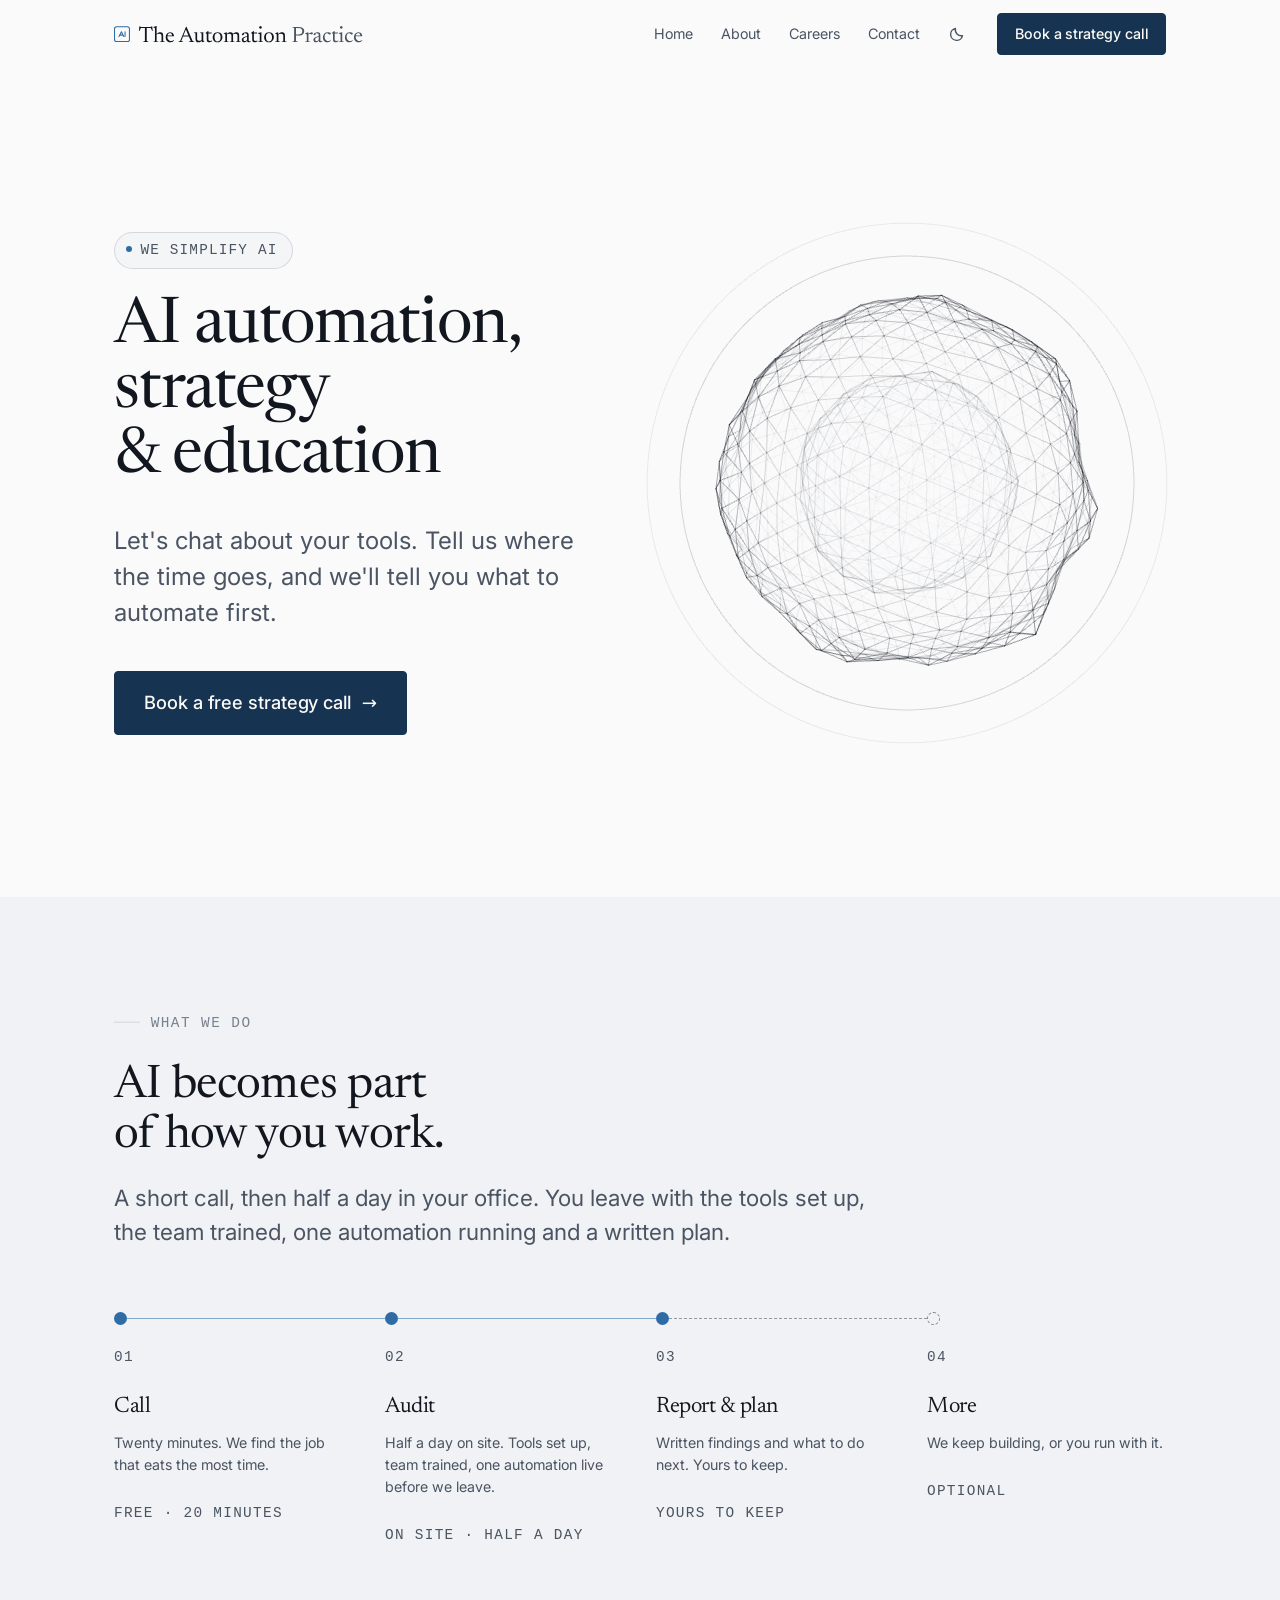
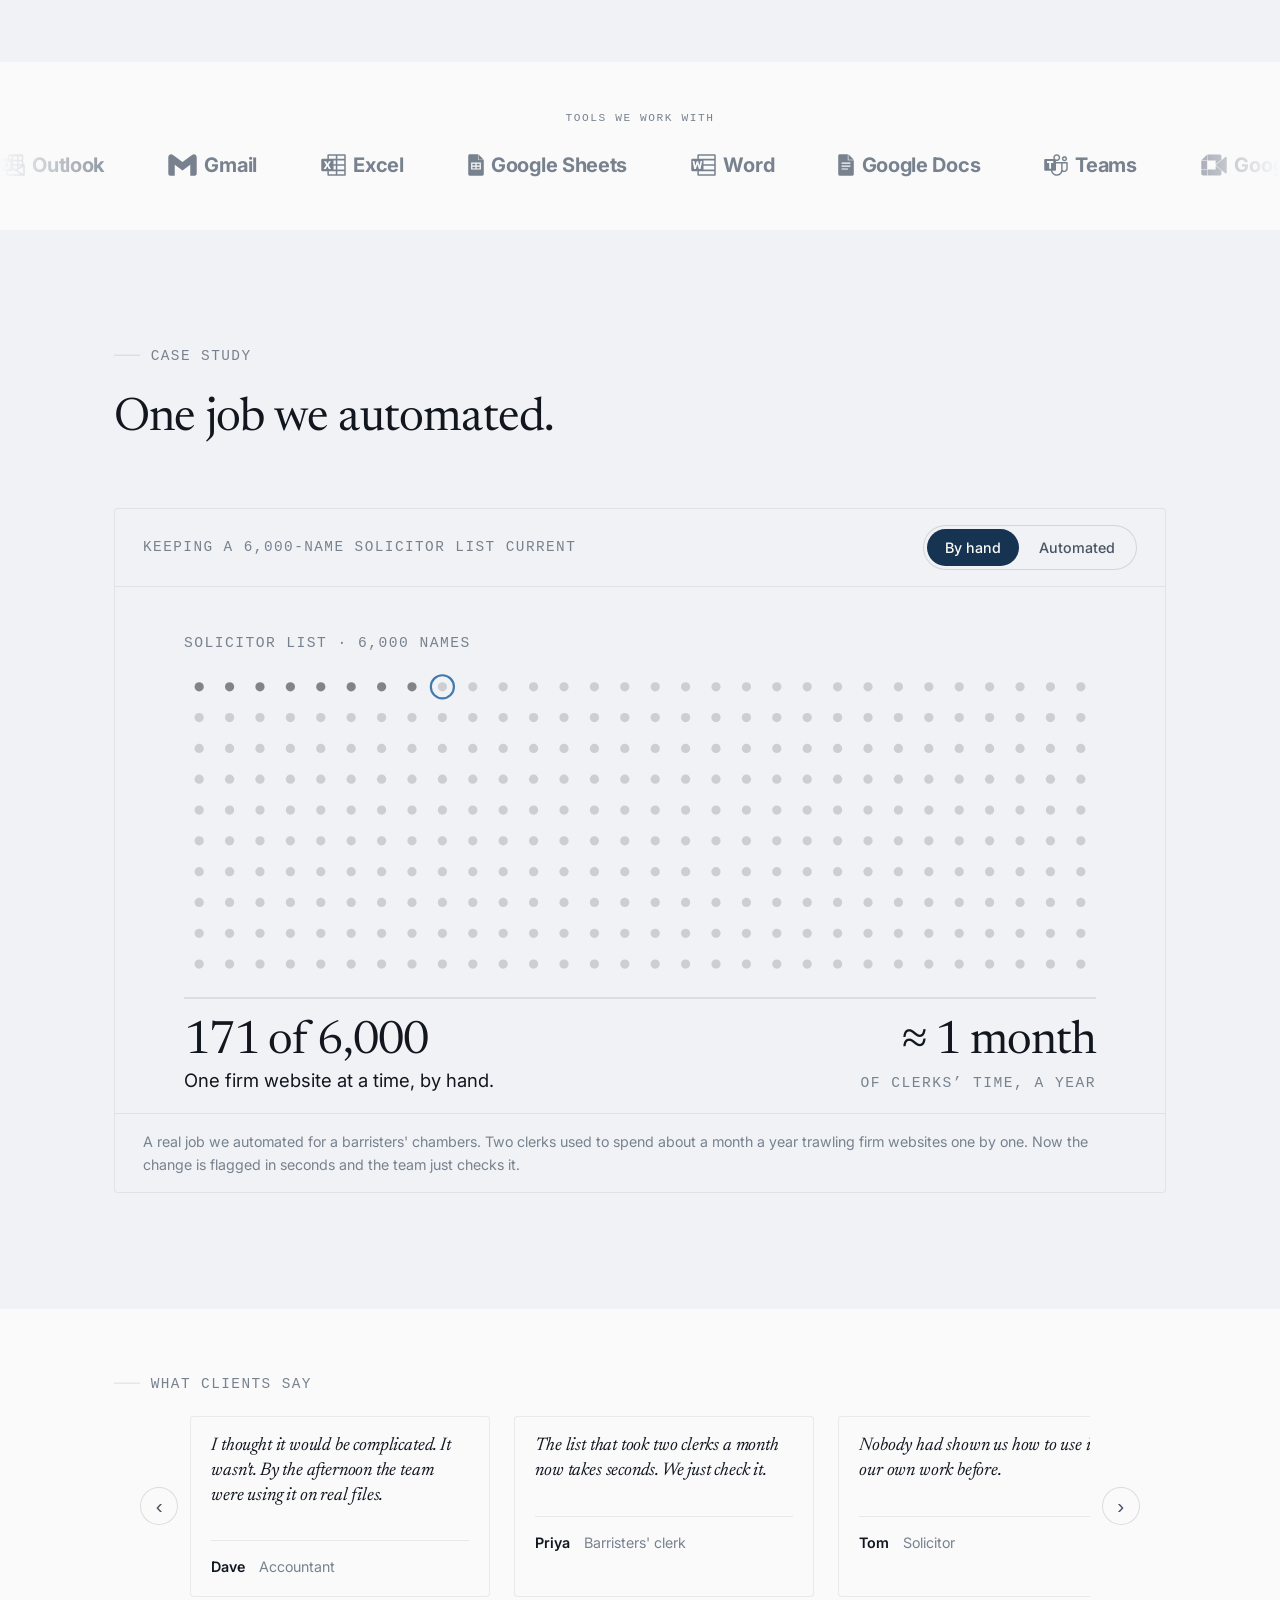
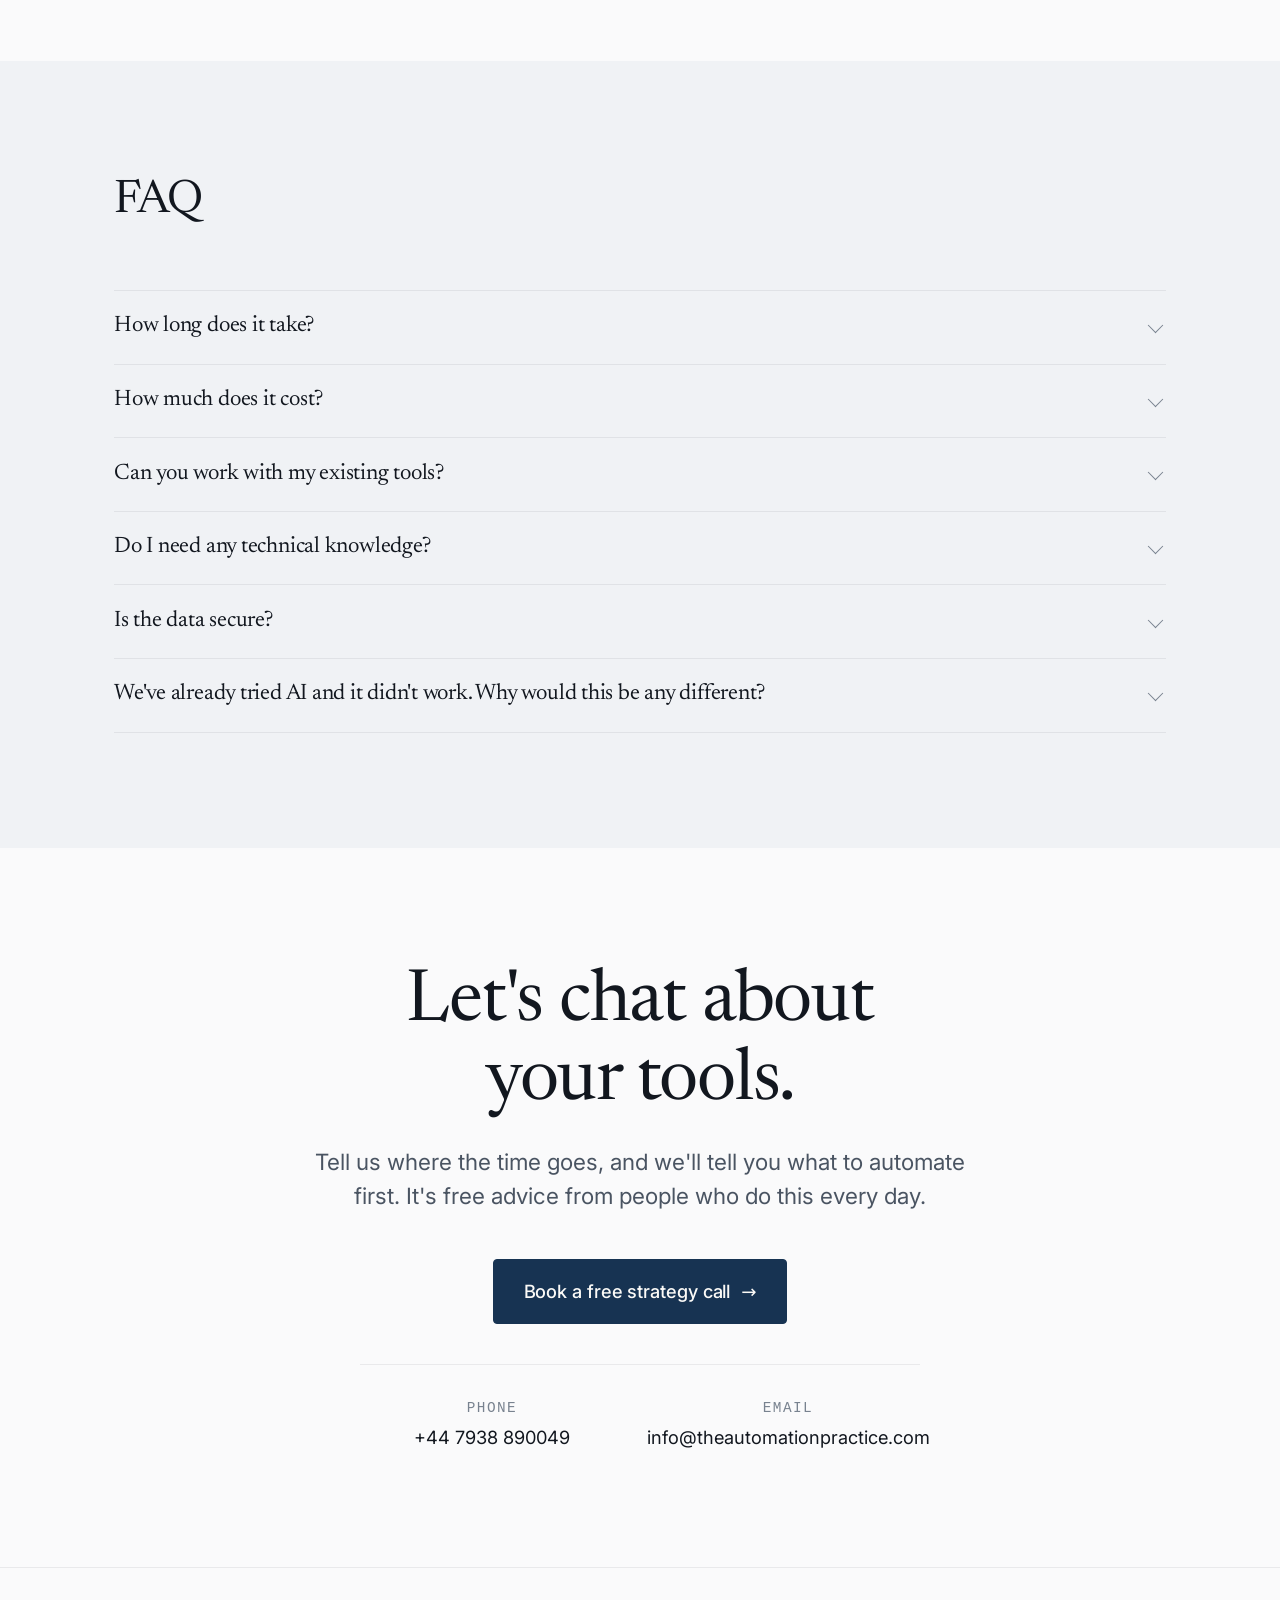
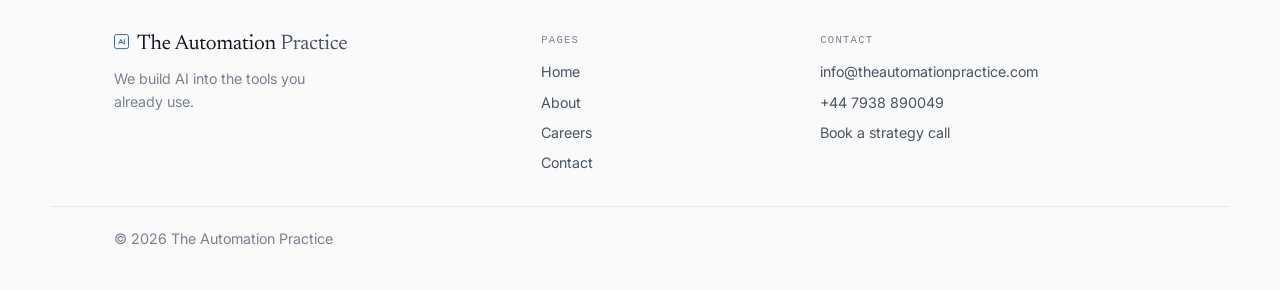
==== commit e3eac39c: "site: promote lab — wireframe orb hero, H1 'AI automation, strategy & education' Co-Authored-By: Cla" ====
--- a/index.html
+++ b/index.html
@@ -6,8 +6,8 @@
 <title>The Automation Practice | Automation, strategy &amp; education</title>
 <meta name="description" content="Tell us where the time goes and we'll tell you what to automate first. AI automation, strategy and training for small firms.">
 <link rel="canonical" href="https://theautomationpractice.com/">
-<link rel="stylesheet" href="css/site.css?v=1790515982">
-<link rel="stylesheet" href="css/lab.css?v=1790515982">
+<link rel="stylesheet" href="css/site.css?v=1792509801">
+<link rel="stylesheet" href="css/lab.css?v=1792509801">
 <link rel="icon" href="favicon.svg" type="image/svg+xml">
 <link rel="preload" href="fonts/newsreader-latin.woff2" as="font" type="font/woff2" crossorigin>
 <link rel="preload" href="fonts/inter-latin.woff2" as="font" type="font/woff2" crossorigin>
@@ -37,7 +37,7 @@
     <div class="hero__copy">
       <!-- Eyebrow: Coding Sprint (picks). H1: Arkham (picks). Sub: Nathan, 2026-09-18 -->
       <p class="hero__eyebrow"><span class="dot"></span> We simplify AI</p>
-      <h1>Automation, strategy &amp; education</h1>
+      <h1>AI&nbsp;automation, strategy &amp; education</h1>
       <p class="hero__sub">Let's chat about your tools. Tell us where the time goes, and we'll tell you what to automate first.</p>
       <div class="cta-row">
         <a class="btn" data-cta href="#chat">Book a free strategy call <span class="arr" aria-hidden="true">→</span></a>
@@ -212,9 +212,9 @@
 </footer>
 </main>
 <svg width="0" height="0" style="position:absolute" aria-hidden="true"><symbol id="tap-logo" viewBox="0 -12 22000 1424" overflow="visible"><rect x="46" y="46" width="1319" height="1319" rx="193" fill="none" stroke="currentColor" stroke-width="93"/><path d="M436 911 655 501l205 411M539 796h231M976 501v411" fill="none" stroke="currentColor" stroke-width="93" stroke-linecap="round" stroke-linejoin="round"/><path fill="var(--lg-a, currentColor)" d="M2729 129H2891V1322L3049 1373V1412H2570V1373L2729 1322ZM3328 161H2291L2384 142L2246 433L2201 424L2242 0H2260L2401 85L2314 69H3305L3218 85L3360 0H3378L3418 424L3373 433L3236 142Z M4042 1375 4196 1328V849Q4196 794 4173 755Q4150 715 4105 693Q4060 672 3995 672Q3916 672 3848 701Q3780 730 3754 771L3716 739Q3770 682 3817 642Q3865 603 3911 579Q3956 555 4004 544Q4052 534 4104 534Q4226 534 4285 611Q4344 689 4344 857V1328L4497 1375V1412H4042ZM3919 1412H3465V1375L3617 1328V190Q3604 175 3583 159Q3562 143 3532 127Q3501 110 3462 94V74L3754 -9H3774L3764 168V1328L3919 1375Z M4967 534Q5064 534 5136 577Q5207 620 5249 702Q5292 785 5302 904H4688L4690 837L5205 814L5137 856Q5130 783 5108 728Q5087 673 5049 642Q5010 612 4951 612Q4881 612 4828 650Q4775 689 4745 764Q4716 838 4716 946Q4716 1059 4759 1141Q4803 1223 4881 1267Q4959 1311 5063 1311Q5102 1311 5139 1301Q5176 1291 5213 1270Q5249 1250 5283 1220L5308 1247Q5257 1310 5205 1351Q5152 1393 5094 1412Q5036 1432 4968 1432Q4852 1432 4761 1375Q4670 1319 4617 1220Q4565 1122 4565 995Q4565 868 4613 763Q4662 659 4752 596Q4842 534 4967 534Z M6051 909V819H6713V909ZM6946 1320 7094 1373V1412H6601V1373L6775 1322L6311 217H6377L5943 1322L6107 1373V1412H5686V1373L5839 1321L6359 49H6406Z M7342 1129Q7342 1190 7359 1226Q7376 1262 7417 1277Q7458 1293 7529 1293Q7597 1293 7661 1267Q7725 1241 7750 1202L7788 1239Q7737 1293 7693 1330Q7649 1367 7607 1390Q7566 1412 7523 1422Q7480 1432 7431 1432Q7310 1432 7252 1355Q7195 1279 7195 1125V651L7052 592V553L7351 539L7342 649ZM7751 1428 7736 1246V651L7593 592V553L7895 539L7885 649V1273Q7894 1283 7909 1293Q7924 1302 7942 1311Q7960 1320 7979 1326Q7997 1332 8013 1335V1364L7770 1428Z M8338 1171Q8338 1238 8378 1272Q8419 1306 8494 1306Q8529 1306 8571 1299Q8612 1292 8661 1277V1324Q8601 1365 8557 1388Q8513 1411 8478 1420Q8443 1428 8408 1428Q8343 1428 8294 1404Q8245 1379 8217 1330Q8190 1281 8190 1210V688L8082 613V595Q8103 580 8125 563Q8146 547 8168 530Q8190 513 8213 495Q8235 478 8259 459Q8283 441 8307 422H8338V584ZM8280 646V554H8632L8616 646Z M9148 1356Q9224 1356 9283 1319Q9342 1282 9376 1204Q9410 1126 9410 1006Q9410 877 9377 788Q9343 700 9283 655Q9223 609 9142 609Q9066 609 9007 647Q8947 684 8913 761Q8879 839 8879 960Q8879 1088 8913 1177Q8946 1265 9007 1311Q9068 1356 9148 1356ZM9142 1432Q9016 1432 8919 1376Q8822 1320 8767 1221Q8713 1121 8713 992Q8713 860 8770 756Q8827 652 8925 593Q9023 534 9147 534Q9275 534 9371 590Q9468 646 9522 744Q9577 843 9577 973Q9577 1106 9520 1210Q9463 1313 9365 1373Q9267 1432 9142 1432Z M9977 717V1328L10122 1375V1412H9678V1375L9830 1328V731Q9814 715 9782 698Q9750 682 9682 660V635L9928 533H9948ZM10516 774V1328L10660 1375V1412H10223V1375L10368 1328V835Q10368 780 10345 744Q10321 708 10280 690Q10238 672 10184 672Q10115 672 10052 698Q9988 723 9963 763L9927 726Q9978 673 10023 636Q10067 599 10110 577Q10153 554 10197 544Q10241 534 10291 534Q10373 534 10422 569Q10471 603 10493 658Q10516 713 10516 774ZM11054 831V1328L11208 1375V1412H10762V1375L10907 1328V835Q10907 779 10883 744Q10860 708 10818 690Q10777 672 10722 672Q10654 672 10590 698Q10527 723 10502 763L10466 726Q10517 673 10561 636Q10606 599 10649 577Q10692 554 10736 544Q10780 534 10830 534Q10950 534 11002 611Q11054 688 11054 831Z M11807 864 11823 933Q11704 961 11628 989Q11553 1017 11511 1046Q11469 1076 11452 1109Q11436 1142 11436 1181Q11436 1250 11476 1286Q11517 1322 11576 1322Q11623 1322 11662 1298Q11701 1274 11725 1235Q11749 1196 11749 1150V787Q11749 714 11711 670Q11674 627 11588 627Q11557 627 11518 636Q11478 646 11442 665L11493 619Q11490 647 11484 676Q11479 704 11471 726Q11464 749 11452 761Q11437 778 11413 786Q11388 794 11364 794Q11333 794 11315 779Q11297 765 11297 743Q11297 711 11328 676Q11359 642 11410 611Q11460 580 11523 561Q11585 542 11649 542Q11737 542 11792 569Q11846 596 11871 648Q11896 699 11896 775V1237Q11896 1268 11905 1288Q11914 1309 11932 1319Q11949 1330 11975 1330Q11998 1330 12025 1320Q12052 1311 12077 1296V1341Q12035 1388 11989 1409Q11943 1430 11904 1430Q11855 1430 11821 1408Q11786 1387 11768 1346Q11750 1305 11750 1249L11756 1240Q11743 1296 11707 1339Q11672 1383 11622 1407Q11573 1432 11516 1432Q11415 1432 11350 1376Q11284 1319 11284 1213Q11284 1157 11306 1111Q11329 1065 11386 1024Q11444 983 11546 944Q11648 905 11807 864Z M12355 1171Q12355 1238 12395 1272Q12436 1306 12511 1306Q12546 1306 12588 1299Q12629 1292 12678 1277V1324Q12618 1365 12574 1388Q12530 1411 12495 1420Q12460 1428 12425 1428Q12360 1428 12311 1404Q12262 1379 12234 1330Q12207 1281 12207 1210V688L12099 613V595Q12120 580 12142 563Q12163 547 12185 530Q12207 513 12230 495Q12252 478 12276 459Q12300 441 12324 422H12355V584ZM12297 646V554H12649L12633 646Z M12936 230Q12883 230 12849 195Q12815 161 12815 110Q12815 60 12849 26Q12883 -9 12936 -9Q12989 -9 13023 26Q13056 60 13056 110Q13056 161 13023 195Q12989 230 12936 230ZM13026 533 13020 696V1328L13175 1375V1412H12721V1375L12873 1328V720Q12862 708 12838 693Q12815 679 12785 665Q12756 651 12725 641V611L13008 533Z M13690 1356Q13766 1356 13825 1319Q13884 1282 13918 1204Q13952 1126 13952 1006Q13952 877 13919 788Q13885 700 13825 655Q13765 609 13684 609Q13608 609 13549 647Q13489 684 13455 761Q13421 839 13421 960Q13421 1088 13455 1177Q13488 1265 13549 1311Q13610 1356 13690 1356ZM13684 1432Q13558 1432 13461 1376Q13364 1320 13309 1221Q13255 1121 13255 992Q13255 860 13312 756Q13369 652 13467 593Q13565 534 13689 534Q13817 534 13913 590Q14010 646 14064 744Q14119 843 14119 973Q14119 1106 14062 1210Q14005 1313 13907 1373Q13809 1432 13684 1432Z M14519 717V1328L14673 1375V1412H14220V1375L14372 1328V731Q14356 715 14324 698Q14292 682 14224 660V635L14470 533H14490ZM14797 1375 14951 1328V849Q14951 794 14928 755Q14905 715 14860 693Q14815 672 14749 672Q14670 672 14603 701Q14535 730 14508 771L14470 739Q14524 682 14572 642Q14620 603 14666 579Q14711 555 14759 544Q14806 534 14859 534Q14981 534 15040 611Q15099 689 15099 857V1328L15252 1375V1412H14797Z"/><path fill="var(--lg-b, currentColor)" d="M16629 447Q16629 356 16589 292Q16549 228 16458 195Q16367 161 16211 161H15922L15935 69H16301Q16480 69 16590 117Q16699 166 16750 249Q16800 332 16800 435Q16800 541 16748 630Q16696 720 16586 773Q16476 827 16301 827H15935L15922 734H16323Q16410 734 16479 701Q16548 669 16589 605Q16629 541 16629 447ZM16071 69V1322L16230 1373V1412H15750V1373L15909 1322V159L15750 107V69Z M17464 540Q17515 540 17538 564Q17561 589 17561 628Q17561 673 17532 701Q17502 728 17452 728Q17430 728 17408 720Q17385 712 17361 704Q17336 696 17307 696Q17284 696 17256 702Q17228 709 17201 721Q17174 734 17154 750L17133 715Q17193 669 17242 637Q17292 604 17333 583Q17373 561 17406 551Q17439 540 17464 540ZM17173 717V1328L17328 1375V1412H16874V1375L17026 1328V731Q17013 717 16992 706Q16972 695 16943 684Q16915 672 16878 660V635L17143 533H17163Z M18135 864 18151 933Q18032 961 17956 989Q17881 1017 17839 1046Q17797 1076 17780 1109Q17764 1142 17764 1181Q17764 1250 17804 1286Q17845 1322 17904 1322Q17951 1322 17990 1298Q18029 1274 18053 1235Q18077 1196 18077 1150V787Q18077 714 18039 670Q18002 627 17916 627Q17885 627 17846 636Q17806 646 17770 665L17821 619Q17818 647 17812 676Q17807 704 17799 726Q17792 749 17780 761Q17765 778 17741 786Q17716 794 17692 794Q17661 794 17643 779Q17625 765 17625 743Q17625 711 17656 676Q17687 642 17738 611Q17788 580 17851 561Q17913 542 17977 542Q18065 542 18120 569Q18174 596 18199 648Q18224 699 18224 775V1237Q18224 1268 18233 1288Q18242 1309 18260 1319Q18277 1330 18303 1330Q18326 1330 18353 1320Q18380 1311 18405 1296V1341Q18363 1388 18317 1409Q18271 1430 18232 1430Q18183 1430 18149 1408Q18114 1387 18096 1346Q18078 1305 18078 1249L18084 1240Q18071 1296 18035 1339Q18000 1383 17950 1407Q17901 1432 17844 1432Q17743 1432 17678 1376Q17612 1319 17612 1213Q17612 1157 17634 1111Q17657 1065 17714 1024Q17772 983 17874 944Q17976 905 18135 864Z M18922 534Q19004 534 19053 552Q19102 571 19124 598Q19146 625 19146 652Q19146 680 19134 701Q19123 722 19102 733Q19081 745 19054 745Q19025 745 19003 732Q18980 719 18960 701Q18940 682 18921 663Q18901 644 18877 631Q18854 618 18824 618Q18769 618 18717 651Q18665 684 18632 752Q18599 820 18599 923Q18599 1043 18639 1130Q18679 1217 18752 1264Q18825 1311 18925 1311Q18980 1311 19034 1288Q19087 1264 19136 1220L19160 1247Q19111 1310 19061 1351Q19011 1393 18954 1412Q18898 1432 18832 1432Q18720 1432 18633 1376Q18547 1321 18498 1225Q18449 1128 18449 1007Q18449 911 18480 825Q18512 740 18572 674Q18631 609 18720 571Q18808 534 18922 534Z M19491 1171Q19491 1238 19531 1272Q19572 1306 19647 1306Q19682 1306 19724 1299Q19765 1292 19814 1277V1324Q19754 1365 19710 1388Q19666 1411 19631 1420Q19596 1428 19561 1428Q19496 1428 19447 1404Q19398 1379 19370 1330Q19343 1281 19343 1210V688L19235 613V595Q19256 580 19278 563Q19299 547 19321 530Q19343 513 19366 495Q19388 478 19412 459Q19436 441 19460 422H19491V584ZM19433 646V554H19785L19769 646Z M20072 230Q20019 230 19985 195Q19951 161 19951 110Q19951 60 19985 26Q20019 -9 20072 -9Q20125 -9 20159 26Q20192 60 20192 110Q20192 161 20159 195Q20125 230 20072 230ZM20162 533 20156 696V1328L20311 1375V1412H19857V1375L20009 1328V720Q19998 708 19974 693Q19951 679 19921 665Q19892 651 19861 641V611L20144 533Z M20864 534Q20946 534 20995 552Q21044 571 21066 598Q21088 625 21088 652Q21088 680 21076 701Q21065 722 21044 733Q21023 745 20996 745Q20967 745 20945 732Q20922 719 20902 701Q20882 682 20863 663Q20843 644 20819 631Q20796 618 20766 618Q20711 618 20659 651Q20607 684 20574 752Q20541 820 20541 923Q20541 1043 20581 1130Q20621 1217 20694 1264Q20767 1311 20867 1311Q20922 1311 20976 1288Q21029 1264 21078 1220L21102 1247Q21053 1310 21003 1351Q20953 1393 20896 1412Q20840 1432 20774 1432Q20662 1432 20575 1376Q20489 1321 20440 1225Q20391 1128 20391 1007Q20391 911 20422 825Q20454 740 20514 674Q20573 609 20662 571Q20750 534 20864 534Z M21594 534Q21691 534 21763 577Q21834 620 21876 702Q21919 785 21929 904H21315L21317 837L21832 814L21764 856Q21757 783 21735 728Q21714 673 21676 642Q21637 612 21578 612Q21508 612 21455 650Q21402 689 21372 764Q21343 838 21343 946Q21343 1059 21386 1141Q21430 1223 21508 1267Q21586 1311 21690 1311Q21729 1311 21766 1301Q21803 1291 21840 1270Q21876 1250 21910 1220L21935 1247Q21884 1310 21832 1351Q21779 1393 21721 1412Q21663 1432 21595 1432Q21479 1432 21388 1375Q21297 1319 21244 1220Q21192 1122 21192 995Q21192 868 21240 763Q21289 659 21379 596Q21469 534 21594 534Z"/></symbol></svg>
-<script src="js/diagrams.js"></script>
-<script src="js/site.js"></script>
-<script src="js/lab.js"></script>
-<script src="js/orb.js"></script>
+<script src="js/diagrams.js?v=1792509801"></script>
+<script src="js/site.js?v=1792509801"></script>
+<script src="js/lab.js?v=1792509801"></script>
+<script src="js/orb.js?v=1792509801"></script>
 </body>
 </html>
--- a/css/lab.css
+++ b/css/lab.css
@@ -144,3 +144,9 @@
 @media (max-width: 940px) { .hero { min-height: 0; } body[data-hero="a"] .hero__in { grid-template-columns: 1fr; } .hero__art.orb { max-width: 440px; } }
 .marquee .lg__img { height: 22px; width: auto; aspect-ratio: var(--ar, 1); display: inline-block; filter: grayscale(1); opacity: .72; }
 :root[data-theme="dark"] .marquee .lg__img { opacity: .8; }
+
+/* Hero orb: wireframe in the text colour; canvas bleeds past its column (transparent) so the rings fit */
+.hero__art.orb { --orb: var(--ink); position: relative; aspect-ratio: 1; max-width: 640px; overflow: visible; }
+.hero__art.orb canvas { position: absolute; width: 150%; height: 150%; left: -25%; top: -25%; pointer-events: none; }
+.hero { overflow-x: clip; }
+
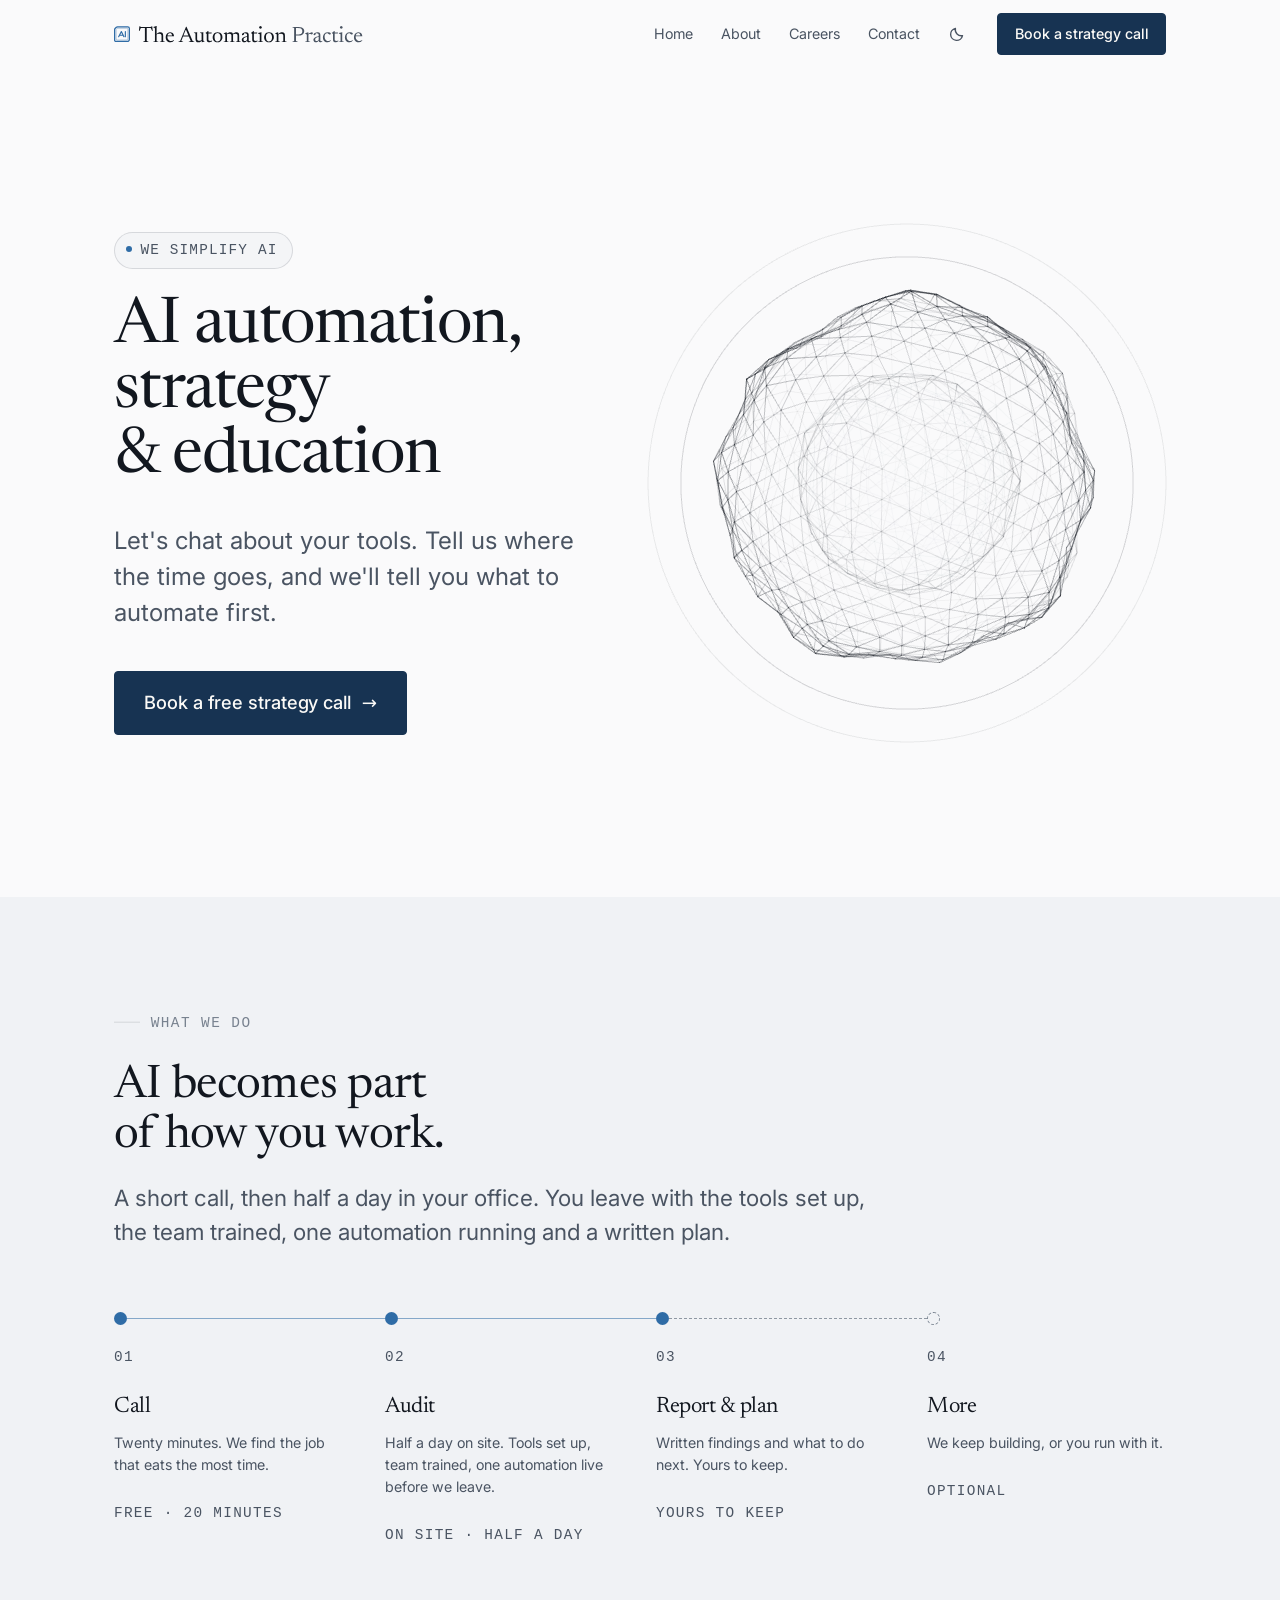
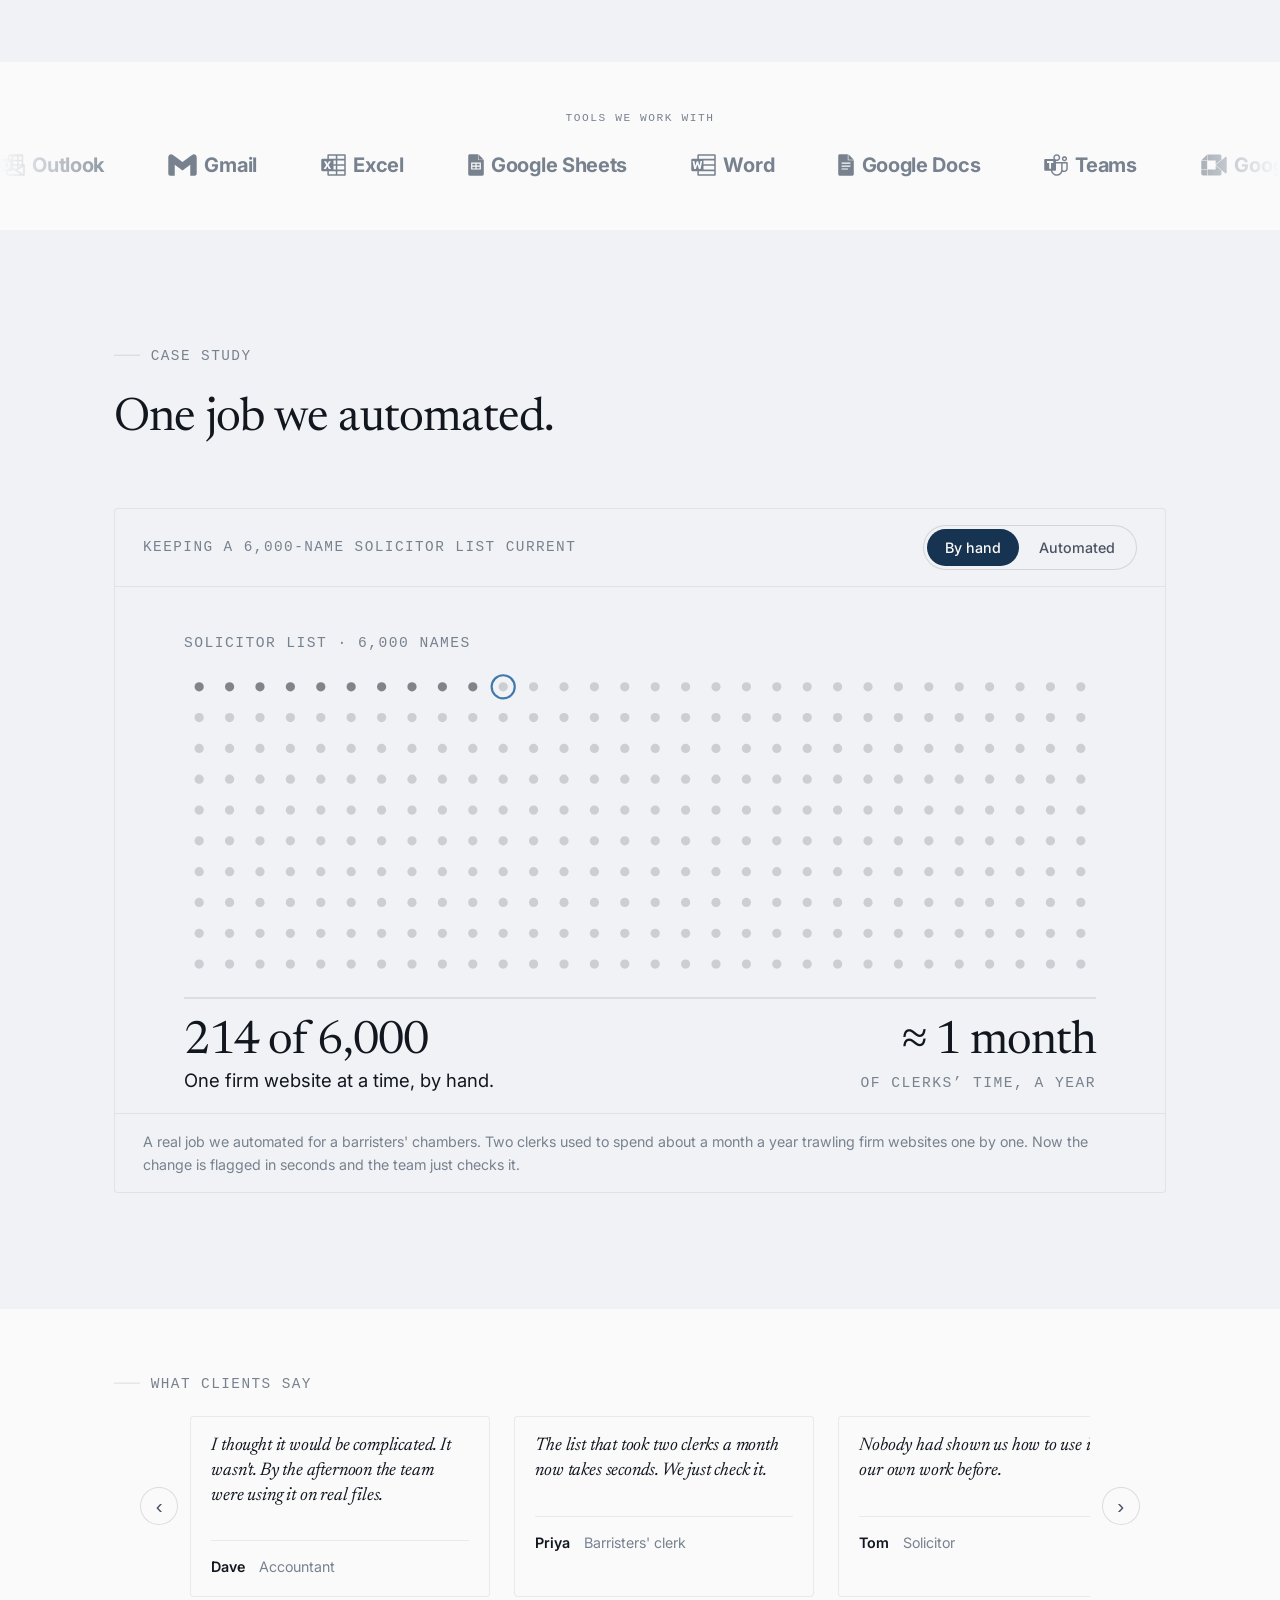
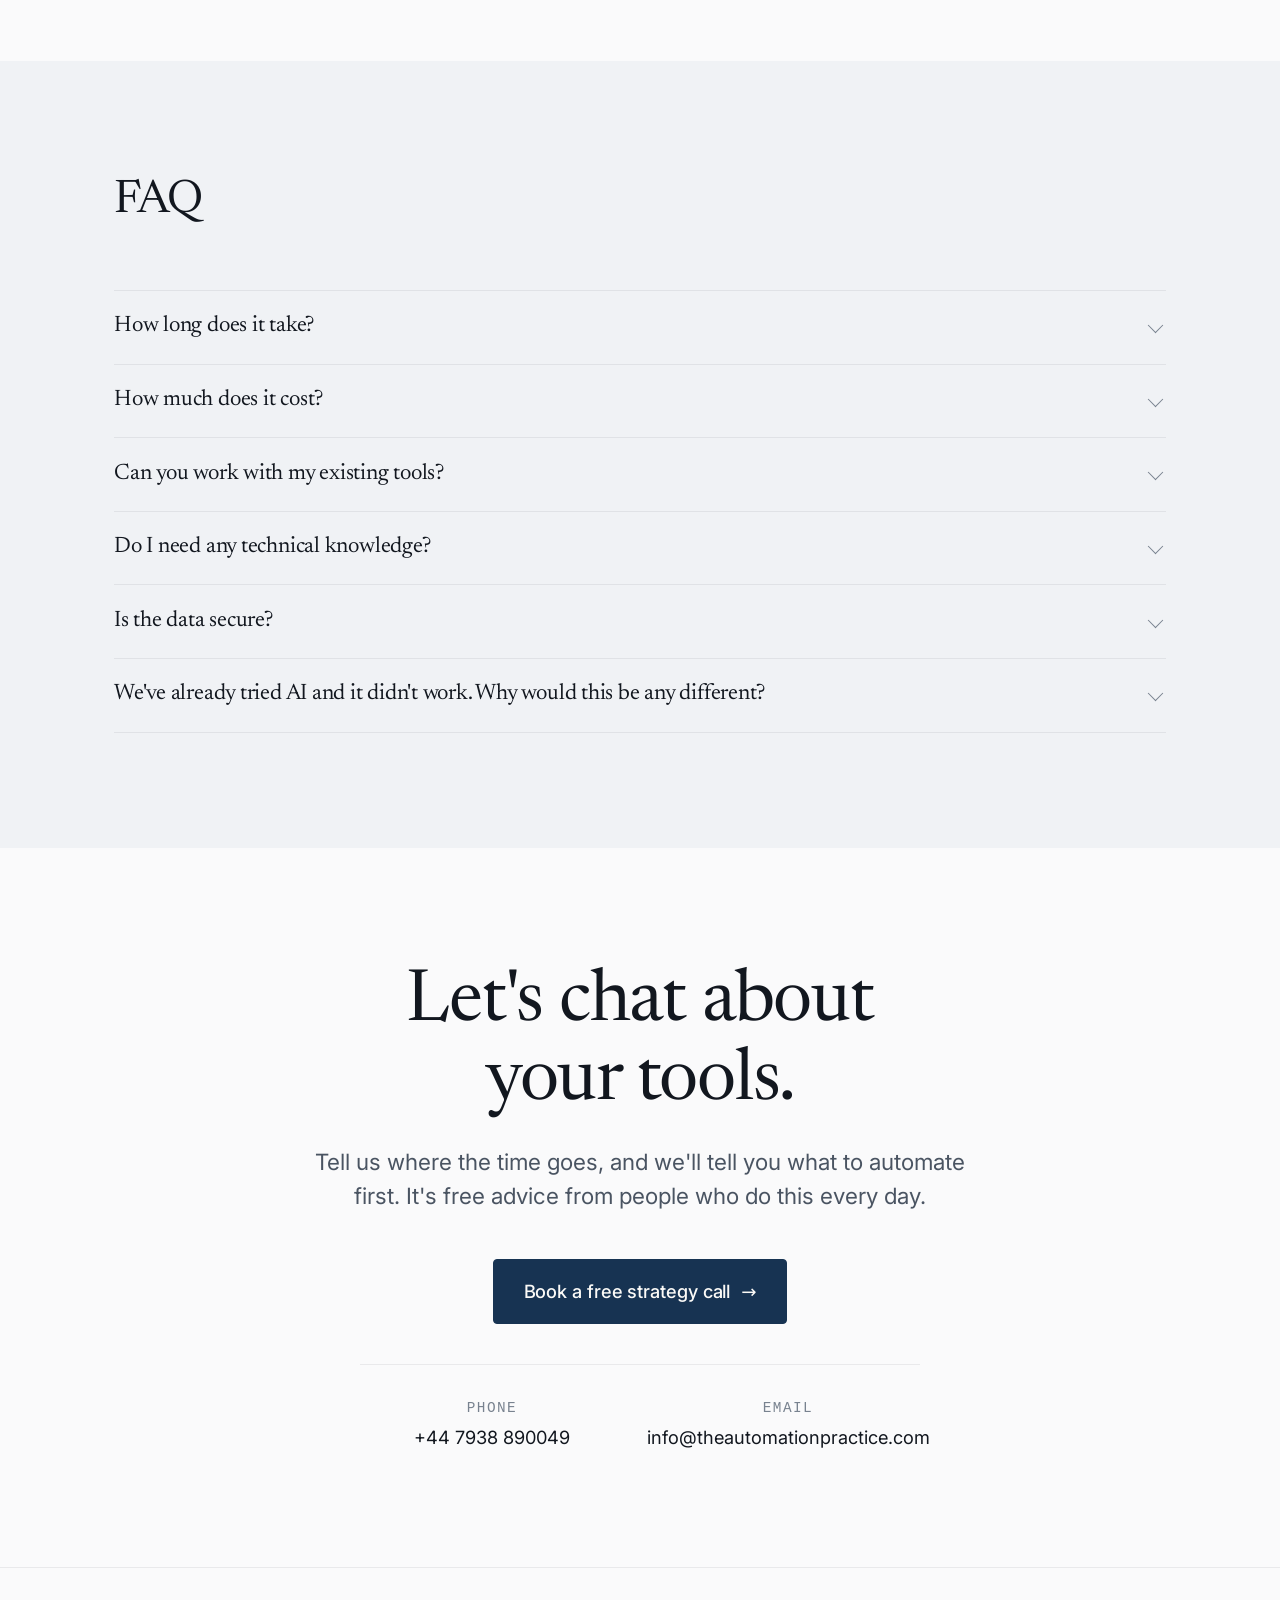
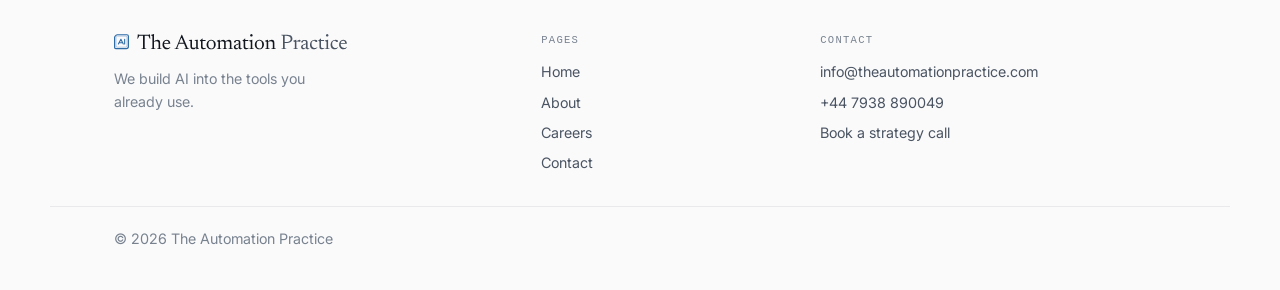
==== commit 5b946d8b: "brand: logo mark → F′ soft heavy seal (site nav/footer, favicon, offer mark-seal) Co-Authored-By: Cl" ====
--- a/index.html
+++ b/index.html
@@ -6,8 +6,8 @@
 <title>The Automation Practice | Automation, strategy &amp; education</title>
 <meta name="description" content="Tell us where the time goes and we'll tell you what to automate first. AI automation, strategy and training for small firms.">
 <link rel="canonical" href="https://theautomationpractice.com/">
-<link rel="stylesheet" href="css/site.css?v=1792509801">
-<link rel="stylesheet" href="css/lab.css?v=1792509801">
+<link rel="stylesheet" href="css/site.css?v=1792512812">
+<link rel="stylesheet" href="css/lab.css?v=1792512812">
 <link rel="icon" href="favicon.svg" type="image/svg+xml">
 <link rel="preload" href="fonts/newsreader-latin.woff2" as="font" type="font/woff2" crossorigin>
 <link rel="preload" href="fonts/inter-latin.woff2" as="font" type="font/woff2" crossorigin>
@@ -211,10 +211,10 @@
   </div>
 </footer>
 </main>
-<svg width="0" height="0" style="position:absolute" aria-hidden="true"><symbol id="tap-logo" viewBox="0 -12 22000 1424" overflow="visible"><rect x="46" y="46" width="1319" height="1319" rx="193" fill="none" stroke="currentColor" stroke-width="93"/><path d="M436 911 655 501l205 411M539 796h231M976 501v411" fill="none" stroke="currentColor" stroke-width="93" stroke-linecap="round" stroke-linejoin="round"/><path fill="var(--lg-a, currentColor)" d="M2729 129H2891V1322L3049 1373V1412H2570V1373L2729 1322ZM3328 161H2291L2384 142L2246 433L2201 424L2242 0H2260L2401 85L2314 69H3305L3218 85L3360 0H3378L3418 424L3373 433L3236 142Z M4042 1375 4196 1328V849Q4196 794 4173 755Q4150 715 4105 693Q4060 672 3995 672Q3916 672 3848 701Q3780 730 3754 771L3716 739Q3770 682 3817 642Q3865 603 3911 579Q3956 555 4004 544Q4052 534 4104 534Q4226 534 4285 611Q4344 689 4344 857V1328L4497 1375V1412H4042ZM3919 1412H3465V1375L3617 1328V190Q3604 175 3583 159Q3562 143 3532 127Q3501 110 3462 94V74L3754 -9H3774L3764 168V1328L3919 1375Z M4967 534Q5064 534 5136 577Q5207 620 5249 702Q5292 785 5302 904H4688L4690 837L5205 814L5137 856Q5130 783 5108 728Q5087 673 5049 642Q5010 612 4951 612Q4881 612 4828 650Q4775 689 4745 764Q4716 838 4716 946Q4716 1059 4759 1141Q4803 1223 4881 1267Q4959 1311 5063 1311Q5102 1311 5139 1301Q5176 1291 5213 1270Q5249 1250 5283 1220L5308 1247Q5257 1310 5205 1351Q5152 1393 5094 1412Q5036 1432 4968 1432Q4852 1432 4761 1375Q4670 1319 4617 1220Q4565 1122 4565 995Q4565 868 4613 763Q4662 659 4752 596Q4842 534 4967 534Z M6051 909V819H6713V909ZM6946 1320 7094 1373V1412H6601V1373L6775 1322L6311 217H6377L5943 1322L6107 1373V1412H5686V1373L5839 1321L6359 49H6406Z M7342 1129Q7342 1190 7359 1226Q7376 1262 7417 1277Q7458 1293 7529 1293Q7597 1293 7661 1267Q7725 1241 7750 1202L7788 1239Q7737 1293 7693 1330Q7649 1367 7607 1390Q7566 1412 7523 1422Q7480 1432 7431 1432Q7310 1432 7252 1355Q7195 1279 7195 1125V651L7052 592V553L7351 539L7342 649ZM7751 1428 7736 1246V651L7593 592V553L7895 539L7885 649V1273Q7894 1283 7909 1293Q7924 1302 7942 1311Q7960 1320 7979 1326Q7997 1332 8013 1335V1364L7770 1428Z M8338 1171Q8338 1238 8378 1272Q8419 1306 8494 1306Q8529 1306 8571 1299Q8612 1292 8661 1277V1324Q8601 1365 8557 1388Q8513 1411 8478 1420Q8443 1428 8408 1428Q8343 1428 8294 1404Q8245 1379 8217 1330Q8190 1281 8190 1210V688L8082 613V595Q8103 580 8125 563Q8146 547 8168 530Q8190 513 8213 495Q8235 478 8259 459Q8283 441 8307 422H8338V584ZM8280 646V554H8632L8616 646Z M9148 1356Q9224 1356 9283 1319Q9342 1282 9376 1204Q9410 1126 9410 1006Q9410 877 9377 788Q9343 700 9283 655Q9223 609 9142 609Q9066 609 9007 647Q8947 684 8913 761Q8879 839 8879 960Q8879 1088 8913 1177Q8946 1265 9007 1311Q9068 1356 9148 1356ZM9142 1432Q9016 1432 8919 1376Q8822 1320 8767 1221Q8713 1121 8713 992Q8713 860 8770 756Q8827 652 8925 593Q9023 534 9147 534Q9275 534 9371 590Q9468 646 9522 744Q9577 843 9577 973Q9577 1106 9520 1210Q9463 1313 9365 1373Q9267 1432 9142 1432Z M9977 717V1328L10122 1375V1412H9678V1375L9830 1328V731Q9814 715 9782 698Q9750 682 9682 660V635L9928 533H9948ZM10516 774V1328L10660 1375V1412H10223V1375L10368 1328V835Q10368 780 10345 744Q10321 708 10280 690Q10238 672 10184 672Q10115 672 10052 698Q9988 723 9963 763L9927 726Q9978 673 10023 636Q10067 599 10110 577Q10153 554 10197 544Q10241 534 10291 534Q10373 534 10422 569Q10471 603 10493 658Q10516 713 10516 774ZM11054 831V1328L11208 1375V1412H10762V1375L10907 1328V835Q10907 779 10883 744Q10860 708 10818 690Q10777 672 10722 672Q10654 672 10590 698Q10527 723 10502 763L10466 726Q10517 673 10561 636Q10606 599 10649 577Q10692 554 10736 544Q10780 534 10830 534Q10950 534 11002 611Q11054 688 11054 831Z M11807 864 11823 933Q11704 961 11628 989Q11553 1017 11511 1046Q11469 1076 11452 1109Q11436 1142 11436 1181Q11436 1250 11476 1286Q11517 1322 11576 1322Q11623 1322 11662 1298Q11701 1274 11725 1235Q11749 1196 11749 1150V787Q11749 714 11711 670Q11674 627 11588 627Q11557 627 11518 636Q11478 646 11442 665L11493 619Q11490 647 11484 676Q11479 704 11471 726Q11464 749 11452 761Q11437 778 11413 786Q11388 794 11364 794Q11333 794 11315 779Q11297 765 11297 743Q11297 711 11328 676Q11359 642 11410 611Q11460 580 11523 561Q11585 542 11649 542Q11737 542 11792 569Q11846 596 11871 648Q11896 699 11896 775V1237Q11896 1268 11905 1288Q11914 1309 11932 1319Q11949 1330 11975 1330Q11998 1330 12025 1320Q12052 1311 12077 1296V1341Q12035 1388 11989 1409Q11943 1430 11904 1430Q11855 1430 11821 1408Q11786 1387 11768 1346Q11750 1305 11750 1249L11756 1240Q11743 1296 11707 1339Q11672 1383 11622 1407Q11573 1432 11516 1432Q11415 1432 11350 1376Q11284 1319 11284 1213Q11284 1157 11306 1111Q11329 1065 11386 1024Q11444 983 11546 944Q11648 905 11807 864Z M12355 1171Q12355 1238 12395 1272Q12436 1306 12511 1306Q12546 1306 12588 1299Q12629 1292 12678 1277V1324Q12618 1365 12574 1388Q12530 1411 12495 1420Q12460 1428 12425 1428Q12360 1428 12311 1404Q12262 1379 12234 1330Q12207 1281 12207 1210V688L12099 613V595Q12120 580 12142 563Q12163 547 12185 530Q12207 513 12230 495Q12252 478 12276 459Q12300 441 12324 422H12355V584ZM12297 646V554H12649L12633 646Z M12936 230Q12883 230 12849 195Q12815 161 12815 110Q12815 60 12849 26Q12883 -9 12936 -9Q12989 -9 13023 26Q13056 60 13056 110Q13056 161 13023 195Q12989 230 12936 230ZM13026 533 13020 696V1328L13175 1375V1412H12721V1375L12873 1328V720Q12862 708 12838 693Q12815 679 12785 665Q12756 651 12725 641V611L13008 533Z M13690 1356Q13766 1356 13825 1319Q13884 1282 13918 1204Q13952 1126 13952 1006Q13952 877 13919 788Q13885 700 13825 655Q13765 609 13684 609Q13608 609 13549 647Q13489 684 13455 761Q13421 839 13421 960Q13421 1088 13455 1177Q13488 1265 13549 1311Q13610 1356 13690 1356ZM13684 1432Q13558 1432 13461 1376Q13364 1320 13309 1221Q13255 1121 13255 992Q13255 860 13312 756Q13369 652 13467 593Q13565 534 13689 534Q13817 534 13913 590Q14010 646 14064 744Q14119 843 14119 973Q14119 1106 14062 1210Q14005 1313 13907 1373Q13809 1432 13684 1432Z M14519 717V1328L14673 1375V1412H14220V1375L14372 1328V731Q14356 715 14324 698Q14292 682 14224 660V635L14470 533H14490ZM14797 1375 14951 1328V849Q14951 794 14928 755Q14905 715 14860 693Q14815 672 14749 672Q14670 672 14603 701Q14535 730 14508 771L14470 739Q14524 682 14572 642Q14620 603 14666 579Q14711 555 14759 544Q14806 534 14859 534Q14981 534 15040 611Q15099 689 15099 857V1328L15252 1375V1412H14797Z"/><path fill="var(--lg-b, currentColor)" d="M16629 447Q16629 356 16589 292Q16549 228 16458 195Q16367 161 16211 161H15922L15935 69H16301Q16480 69 16590 117Q16699 166 16750 249Q16800 332 16800 435Q16800 541 16748 630Q16696 720 16586 773Q16476 827 16301 827H15935L15922 734H16323Q16410 734 16479 701Q16548 669 16589 605Q16629 541 16629 447ZM16071 69V1322L16230 1373V1412H15750V1373L15909 1322V159L15750 107V69Z M17464 540Q17515 540 17538 564Q17561 589 17561 628Q17561 673 17532 701Q17502 728 17452 728Q17430 728 17408 720Q17385 712 17361 704Q17336 696 17307 696Q17284 696 17256 702Q17228 709 17201 721Q17174 734 17154 750L17133 715Q17193 669 17242 637Q17292 604 17333 583Q17373 561 17406 551Q17439 540 17464 540ZM17173 717V1328L17328 1375V1412H16874V1375L17026 1328V731Q17013 717 16992 706Q16972 695 16943 684Q16915 672 16878 660V635L17143 533H17163Z M18135 864 18151 933Q18032 961 17956 989Q17881 1017 17839 1046Q17797 1076 17780 1109Q17764 1142 17764 1181Q17764 1250 17804 1286Q17845 1322 17904 1322Q17951 1322 17990 1298Q18029 1274 18053 1235Q18077 1196 18077 1150V787Q18077 714 18039 670Q18002 627 17916 627Q17885 627 17846 636Q17806 646 17770 665L17821 619Q17818 647 17812 676Q17807 704 17799 726Q17792 749 17780 761Q17765 778 17741 786Q17716 794 17692 794Q17661 794 17643 779Q17625 765 17625 743Q17625 711 17656 676Q17687 642 17738 611Q17788 580 17851 561Q17913 542 17977 542Q18065 542 18120 569Q18174 596 18199 648Q18224 699 18224 775V1237Q18224 1268 18233 1288Q18242 1309 18260 1319Q18277 1330 18303 1330Q18326 1330 18353 1320Q18380 1311 18405 1296V1341Q18363 1388 18317 1409Q18271 1430 18232 1430Q18183 1430 18149 1408Q18114 1387 18096 1346Q18078 1305 18078 1249L18084 1240Q18071 1296 18035 1339Q18000 1383 17950 1407Q17901 1432 17844 1432Q17743 1432 17678 1376Q17612 1319 17612 1213Q17612 1157 17634 1111Q17657 1065 17714 1024Q17772 983 17874 944Q17976 905 18135 864Z M18922 534Q19004 534 19053 552Q19102 571 19124 598Q19146 625 19146 652Q19146 680 19134 701Q19123 722 19102 733Q19081 745 19054 745Q19025 745 19003 732Q18980 719 18960 701Q18940 682 18921 663Q18901 644 18877 631Q18854 618 18824 618Q18769 618 18717 651Q18665 684 18632 752Q18599 820 18599 923Q18599 1043 18639 1130Q18679 1217 18752 1264Q18825 1311 18925 1311Q18980 1311 19034 1288Q19087 1264 19136 1220L19160 1247Q19111 1310 19061 1351Q19011 1393 18954 1412Q18898 1432 18832 1432Q18720 1432 18633 1376Q18547 1321 18498 1225Q18449 1128 18449 1007Q18449 911 18480 825Q18512 740 18572 674Q18631 609 18720 571Q18808 534 18922 534Z M19491 1171Q19491 1238 19531 1272Q19572 1306 19647 1306Q19682 1306 19724 1299Q19765 1292 19814 1277V1324Q19754 1365 19710 1388Q19666 1411 19631 1420Q19596 1428 19561 1428Q19496 1428 19447 1404Q19398 1379 19370 1330Q19343 1281 19343 1210V688L19235 613V595Q19256 580 19278 563Q19299 547 19321 530Q19343 513 19366 495Q19388 478 19412 459Q19436 441 19460 422H19491V584ZM19433 646V554H19785L19769 646Z M20072 230Q20019 230 19985 195Q19951 161 19951 110Q19951 60 19985 26Q20019 -9 20072 -9Q20125 -9 20159 26Q20192 60 20192 110Q20192 161 20159 195Q20125 230 20072 230ZM20162 533 20156 696V1328L20311 1375V1412H19857V1375L20009 1328V720Q19998 708 19974 693Q19951 679 19921 665Q19892 651 19861 641V611L20144 533Z M20864 534Q20946 534 20995 552Q21044 571 21066 598Q21088 625 21088 652Q21088 680 21076 701Q21065 722 21044 733Q21023 745 20996 745Q20967 745 20945 732Q20922 719 20902 701Q20882 682 20863 663Q20843 644 20819 631Q20796 618 20766 618Q20711 618 20659 651Q20607 684 20574 752Q20541 820 20541 923Q20541 1043 20581 1130Q20621 1217 20694 1264Q20767 1311 20867 1311Q20922 1311 20976 1288Q21029 1264 21078 1220L21102 1247Q21053 1310 21003 1351Q20953 1393 20896 1412Q20840 1432 20774 1432Q20662 1432 20575 1376Q20489 1321 20440 1225Q20391 1128 20391 1007Q20391 911 20422 825Q20454 740 20514 674Q20573 609 20662 571Q20750 534 20864 534Z M21594 534Q21691 534 21763 577Q21834 620 21876 702Q21919 785 21929 904H21315L21317 837L21832 814L21764 856Q21757 783 21735 728Q21714 673 21676 642Q21637 612 21578 612Q21508 612 21455 650Q21402 689 21372 764Q21343 838 21343 946Q21343 1059 21386 1141Q21430 1223 21508 1267Q21586 1311 21690 1311Q21729 1311 21766 1301Q21803 1291 21840 1270Q21876 1250 21910 1220L21935 1247Q21884 1310 21832 1351Q21779 1393 21721 1412Q21663 1432 21595 1432Q21479 1432 21388 1375Q21297 1319 21244 1220Q21192 1122 21192 995Q21192 868 21240 763Q21289 659 21379 596Q21469 534 21594 534Z"/></symbol></svg>
-<script src="js/diagrams.js?v=1792509801"></script>
-<script src="js/site.js?v=1792509801"></script>
-<script src="js/lab.js?v=1792509801"></script>
-<script src="js/orb.js?v=1792509801"></script>
+<svg width="0" height="0" style="position:absolute" aria-hidden="true"><symbol id="tap-logo" viewBox="0 -12 22000 1424" overflow="visible"><g transform="scale(24.0956) translate(-2.7 -2.7)"><path d="M15.2 5H53Q59 5 59 11V51Q59 59 51 59H10Q5 59 5 54V15.2Q5 13 6.56 11.44L11.44 6.56Q13 5 15.2 5Z" fill="none" stroke="currentColor" stroke-width="4.6" stroke-linejoin="round"/><path d="M15.9 10.5H49.5Q53.5 10.5 53.5 14.5V48.0Q53.5 53.5 48.0 53.5H14.0Q10.5 53.5 10.5 50.0V15.9Q10.5 14.5 11.49 13.51L13.51 11.49Q14.5 10.5 15.9 10.5Z" fill="none" stroke="currentColor" stroke-width="1.3" stroke-linejoin="round"/><path d="M19.8 41.3 29.7 22.7l9.3 18.6M24.4 36.1h10.5M44.3 22.7v18.6" fill="none" stroke="currentColor" stroke-width="4.2" stroke-linecap="round" stroke-linejoin="round"/></g><path fill="var(--lg-a, currentColor)" d="M2729 129H2891V1322L3049 1373V1412H2570V1373L2729 1322ZM3328 161H2291L2384 142L2246 433L2201 424L2242 0H2260L2401 85L2314 69H3305L3218 85L3360 0H3378L3418 424L3373 433L3236 142Z M4042 1375 4196 1328V849Q4196 794 4173 755Q4150 715 4105 693Q4060 672 3995 672Q3916 672 3848 701Q3780 730 3754 771L3716 739Q3770 682 3817 642Q3865 603 3911 579Q3956 555 4004 544Q4052 534 4104 534Q4226 534 4285 611Q4344 689 4344 857V1328L4497 1375V1412H4042ZM3919 1412H3465V1375L3617 1328V190Q3604 175 3583 159Q3562 143 3532 127Q3501 110 3462 94V74L3754 -9H3774L3764 168V1328L3919 1375Z M4967 534Q5064 534 5136 577Q5207 620 5249 702Q5292 785 5302 904H4688L4690 837L5205 814L5137 856Q5130 783 5108 728Q5087 673 5049 642Q5010 612 4951 612Q4881 612 4828 650Q4775 689 4745 764Q4716 838 4716 946Q4716 1059 4759 1141Q4803 1223 4881 1267Q4959 1311 5063 1311Q5102 1311 5139 1301Q5176 1291 5213 1270Q5249 1250 5283 1220L5308 1247Q5257 1310 5205 1351Q5152 1393 5094 1412Q5036 1432 4968 1432Q4852 1432 4761 1375Q4670 1319 4617 1220Q4565 1122 4565 995Q4565 868 4613 763Q4662 659 4752 596Q4842 534 4967 534Z M6051 909V819H6713V909ZM6946 1320 7094 1373V1412H6601V1373L6775 1322L6311 217H6377L5943 1322L6107 1373V1412H5686V1373L5839 1321L6359 49H6406Z M7342 1129Q7342 1190 7359 1226Q7376 1262 7417 1277Q7458 1293 7529 1293Q7597 1293 7661 1267Q7725 1241 7750 1202L7788 1239Q7737 1293 7693 1330Q7649 1367 7607 1390Q7566 1412 7523 1422Q7480 1432 7431 1432Q7310 1432 7252 1355Q7195 1279 7195 1125V651L7052 592V553L7351 539L7342 649ZM7751 1428 7736 1246V651L7593 592V553L7895 539L7885 649V1273Q7894 1283 7909 1293Q7924 1302 7942 1311Q7960 1320 7979 1326Q7997 1332 8013 1335V1364L7770 1428Z M8338 1171Q8338 1238 8378 1272Q8419 1306 8494 1306Q8529 1306 8571 1299Q8612 1292 8661 1277V1324Q8601 1365 8557 1388Q8513 1411 8478 1420Q8443 1428 8408 1428Q8343 1428 8294 1404Q8245 1379 8217 1330Q8190 1281 8190 1210V688L8082 613V595Q8103 580 8125 563Q8146 547 8168 530Q8190 513 8213 495Q8235 478 8259 459Q8283 441 8307 422H8338V584ZM8280 646V554H8632L8616 646Z M9148 1356Q9224 1356 9283 1319Q9342 1282 9376 1204Q9410 1126 9410 1006Q9410 877 9377 788Q9343 700 9283 655Q9223 609 9142 609Q9066 609 9007 647Q8947 684 8913 761Q8879 839 8879 960Q8879 1088 8913 1177Q8946 1265 9007 1311Q9068 1356 9148 1356ZM9142 1432Q9016 1432 8919 1376Q8822 1320 8767 1221Q8713 1121 8713 992Q8713 860 8770 756Q8827 652 8925 593Q9023 534 9147 534Q9275 534 9371 590Q9468 646 9522 744Q9577 843 9577 973Q9577 1106 9520 1210Q9463 1313 9365 1373Q9267 1432 9142 1432Z M9977 717V1328L10122 1375V1412H9678V1375L9830 1328V731Q9814 715 9782 698Q9750 682 9682 660V635L9928 533H9948ZM10516 774V1328L10660 1375V1412H10223V1375L10368 1328V835Q10368 780 10345 744Q10321 708 10280 690Q10238 672 10184 672Q10115 672 10052 698Q9988 723 9963 763L9927 726Q9978 673 10023 636Q10067 599 10110 577Q10153 554 10197 544Q10241 534 10291 534Q10373 534 10422 569Q10471 603 10493 658Q10516 713 10516 774ZM11054 831V1328L11208 1375V1412H10762V1375L10907 1328V835Q10907 779 10883 744Q10860 708 10818 690Q10777 672 10722 672Q10654 672 10590 698Q10527 723 10502 763L10466 726Q10517 673 10561 636Q10606 599 10649 577Q10692 554 10736 544Q10780 534 10830 534Q10950 534 11002 611Q11054 688 11054 831Z M11807 864 11823 933Q11704 961 11628 989Q11553 1017 11511 1046Q11469 1076 11452 1109Q11436 1142 11436 1181Q11436 1250 11476 1286Q11517 1322 11576 1322Q11623 1322 11662 1298Q11701 1274 11725 1235Q11749 1196 11749 1150V787Q11749 714 11711 670Q11674 627 11588 627Q11557 627 11518 636Q11478 646 11442 665L11493 619Q11490 647 11484 676Q11479 704 11471 726Q11464 749 11452 761Q11437 778 11413 786Q11388 794 11364 794Q11333 794 11315 779Q11297 765 11297 743Q11297 711 11328 676Q11359 642 11410 611Q11460 580 11523 561Q11585 542 11649 542Q11737 542 11792 569Q11846 596 11871 648Q11896 699 11896 775V1237Q11896 1268 11905 1288Q11914 1309 11932 1319Q11949 1330 11975 1330Q11998 1330 12025 1320Q12052 1311 12077 1296V1341Q12035 1388 11989 1409Q11943 1430 11904 1430Q11855 1430 11821 1408Q11786 1387 11768 1346Q11750 1305 11750 1249L11756 1240Q11743 1296 11707 1339Q11672 1383 11622 1407Q11573 1432 11516 1432Q11415 1432 11350 1376Q11284 1319 11284 1213Q11284 1157 11306 1111Q11329 1065 11386 1024Q11444 983 11546 944Q11648 905 11807 864Z M12355 1171Q12355 1238 12395 1272Q12436 1306 12511 1306Q12546 1306 12588 1299Q12629 1292 12678 1277V1324Q12618 1365 12574 1388Q12530 1411 12495 1420Q12460 1428 12425 1428Q12360 1428 12311 1404Q12262 1379 12234 1330Q12207 1281 12207 1210V688L12099 613V595Q12120 580 12142 563Q12163 547 12185 530Q12207 513 12230 495Q12252 478 12276 459Q12300 441 12324 422H12355V584ZM12297 646V554H12649L12633 646Z M12936 230Q12883 230 12849 195Q12815 161 12815 110Q12815 60 12849 26Q12883 -9 12936 -9Q12989 -9 13023 26Q13056 60 13056 110Q13056 161 13023 195Q12989 230 12936 230ZM13026 533 13020 696V1328L13175 1375V1412H12721V1375L12873 1328V720Q12862 708 12838 693Q12815 679 12785 665Q12756 651 12725 641V611L13008 533Z M13690 1356Q13766 1356 13825 1319Q13884 1282 13918 1204Q13952 1126 13952 1006Q13952 877 13919 788Q13885 700 13825 655Q13765 609 13684 609Q13608 609 13549 647Q13489 684 13455 761Q13421 839 13421 960Q13421 1088 13455 1177Q13488 1265 13549 1311Q13610 1356 13690 1356ZM13684 1432Q13558 1432 13461 1376Q13364 1320 13309 1221Q13255 1121 13255 992Q13255 860 13312 756Q13369 652 13467 593Q13565 534 13689 534Q13817 534 13913 590Q14010 646 14064 744Q14119 843 14119 973Q14119 1106 14062 1210Q14005 1313 13907 1373Q13809 1432 13684 1432Z M14519 717V1328L14673 1375V1412H14220V1375L14372 1328V731Q14356 715 14324 698Q14292 682 14224 660V635L14470 533H14490ZM14797 1375 14951 1328V849Q14951 794 14928 755Q14905 715 14860 693Q14815 672 14749 672Q14670 672 14603 701Q14535 730 14508 771L14470 739Q14524 682 14572 642Q14620 603 14666 579Q14711 555 14759 544Q14806 534 14859 534Q14981 534 15040 611Q15099 689 15099 857V1328L15252 1375V1412H14797Z"/><path fill="var(--lg-b, currentColor)" d="M16629 447Q16629 356 16589 292Q16549 228 16458 195Q16367 161 16211 161H15922L15935 69H16301Q16480 69 16590 117Q16699 166 16750 249Q16800 332 16800 435Q16800 541 16748 630Q16696 720 16586 773Q16476 827 16301 827H15935L15922 734H16323Q16410 734 16479 701Q16548 669 16589 605Q16629 541 16629 447ZM16071 69V1322L16230 1373V1412H15750V1373L15909 1322V159L15750 107V69Z M17464 540Q17515 540 17538 564Q17561 589 17561 628Q17561 673 17532 701Q17502 728 17452 728Q17430 728 17408 720Q17385 712 17361 704Q17336 696 17307 696Q17284 696 17256 702Q17228 709 17201 721Q17174 734 17154 750L17133 715Q17193 669 17242 637Q17292 604 17333 583Q17373 561 17406 551Q17439 540 17464 540ZM17173 717V1328L17328 1375V1412H16874V1375L17026 1328V731Q17013 717 16992 706Q16972 695 16943 684Q16915 672 16878 660V635L17143 533H17163Z M18135 864 18151 933Q18032 961 17956 989Q17881 1017 17839 1046Q17797 1076 17780 1109Q17764 1142 17764 1181Q17764 1250 17804 1286Q17845 1322 17904 1322Q17951 1322 17990 1298Q18029 1274 18053 1235Q18077 1196 18077 1150V787Q18077 714 18039 670Q18002 627 17916 627Q17885 627 17846 636Q17806 646 17770 665L17821 619Q17818 647 17812 676Q17807 704 17799 726Q17792 749 17780 761Q17765 778 17741 786Q17716 794 17692 794Q17661 794 17643 779Q17625 765 17625 743Q17625 711 17656 676Q17687 642 17738 611Q17788 580 17851 561Q17913 542 17977 542Q18065 542 18120 569Q18174 596 18199 648Q18224 699 18224 775V1237Q18224 1268 18233 1288Q18242 1309 18260 1319Q18277 1330 18303 1330Q18326 1330 18353 1320Q18380 1311 18405 1296V1341Q18363 1388 18317 1409Q18271 1430 18232 1430Q18183 1430 18149 1408Q18114 1387 18096 1346Q18078 1305 18078 1249L18084 1240Q18071 1296 18035 1339Q18000 1383 17950 1407Q17901 1432 17844 1432Q17743 1432 17678 1376Q17612 1319 17612 1213Q17612 1157 17634 1111Q17657 1065 17714 1024Q17772 983 17874 944Q17976 905 18135 864Z M18922 534Q19004 534 19053 552Q19102 571 19124 598Q19146 625 19146 652Q19146 680 19134 701Q19123 722 19102 733Q19081 745 19054 745Q19025 745 19003 732Q18980 719 18960 701Q18940 682 18921 663Q18901 644 18877 631Q18854 618 18824 618Q18769 618 18717 651Q18665 684 18632 752Q18599 820 18599 923Q18599 1043 18639 1130Q18679 1217 18752 1264Q18825 1311 18925 1311Q18980 1311 19034 1288Q19087 1264 19136 1220L19160 1247Q19111 1310 19061 1351Q19011 1393 18954 1412Q18898 1432 18832 1432Q18720 1432 18633 1376Q18547 1321 18498 1225Q18449 1128 18449 1007Q18449 911 18480 825Q18512 740 18572 674Q18631 609 18720 571Q18808 534 18922 534Z M19491 1171Q19491 1238 19531 1272Q19572 1306 19647 1306Q19682 1306 19724 1299Q19765 1292 19814 1277V1324Q19754 1365 19710 1388Q19666 1411 19631 1420Q19596 1428 19561 1428Q19496 1428 19447 1404Q19398 1379 19370 1330Q19343 1281 19343 1210V688L19235 613V595Q19256 580 19278 563Q19299 547 19321 530Q19343 513 19366 495Q19388 478 19412 459Q19436 441 19460 422H19491V584ZM19433 646V554H19785L19769 646Z M20072 230Q20019 230 19985 195Q19951 161 19951 110Q19951 60 19985 26Q20019 -9 20072 -9Q20125 -9 20159 26Q20192 60 20192 110Q20192 161 20159 195Q20125 230 20072 230ZM20162 533 20156 696V1328L20311 1375V1412H19857V1375L20009 1328V720Q19998 708 19974 693Q19951 679 19921 665Q19892 651 19861 641V611L20144 533Z M20864 534Q20946 534 20995 552Q21044 571 21066 598Q21088 625 21088 652Q21088 680 21076 701Q21065 722 21044 733Q21023 745 20996 745Q20967 745 20945 732Q20922 719 20902 701Q20882 682 20863 663Q20843 644 20819 631Q20796 618 20766 618Q20711 618 20659 651Q20607 684 20574 752Q20541 820 20541 923Q20541 1043 20581 1130Q20621 1217 20694 1264Q20767 1311 20867 1311Q20922 1311 20976 1288Q21029 1264 21078 1220L21102 1247Q21053 1310 21003 1351Q20953 1393 20896 1412Q20840 1432 20774 1432Q20662 1432 20575 1376Q20489 1321 20440 1225Q20391 1128 20391 1007Q20391 911 20422 825Q20454 740 20514 674Q20573 609 20662 571Q20750 534 20864 534Z M21594 534Q21691 534 21763 577Q21834 620 21876 702Q21919 785 21929 904H21315L21317 837L21832 814L21764 856Q21757 783 21735 728Q21714 673 21676 642Q21637 612 21578 612Q21508 612 21455 650Q21402 689 21372 764Q21343 838 21343 946Q21343 1059 21386 1141Q21430 1223 21508 1267Q21586 1311 21690 1311Q21729 1311 21766 1301Q21803 1291 21840 1270Q21876 1250 21910 1220L21935 1247Q21884 1310 21832 1351Q21779 1393 21721 1412Q21663 1432 21595 1432Q21479 1432 21388 1375Q21297 1319 21244 1220Q21192 1122 21192 995Q21192 868 21240 763Q21289 659 21379 596Q21469 534 21594 534Z"/></symbol></svg>
+<script src="js/diagrams.js?v=1792512812"></script>
+<script src="js/site.js?v=1792512812"></script>
+<script src="js/lab.js?v=1792512812"></script>
+<script src="js/orb.js?v=1792512812"></script>
 </body>
 </html>
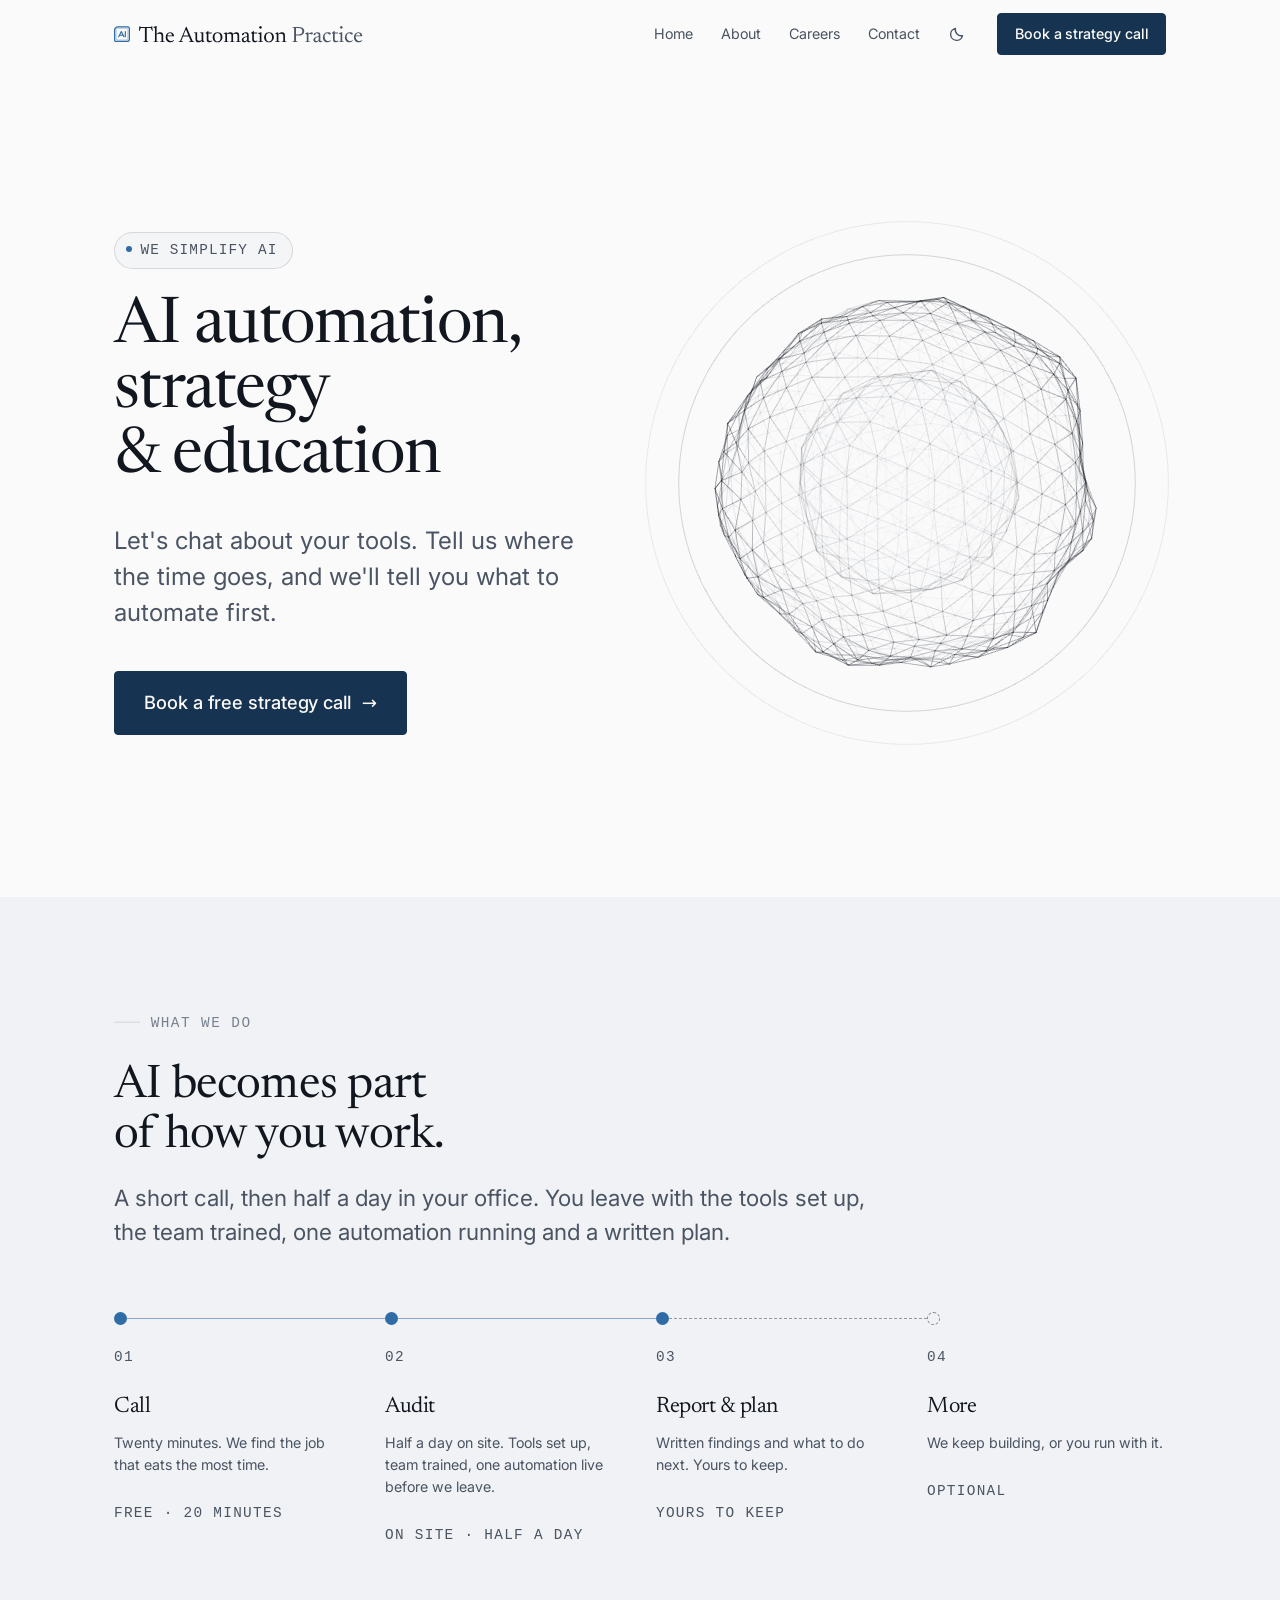
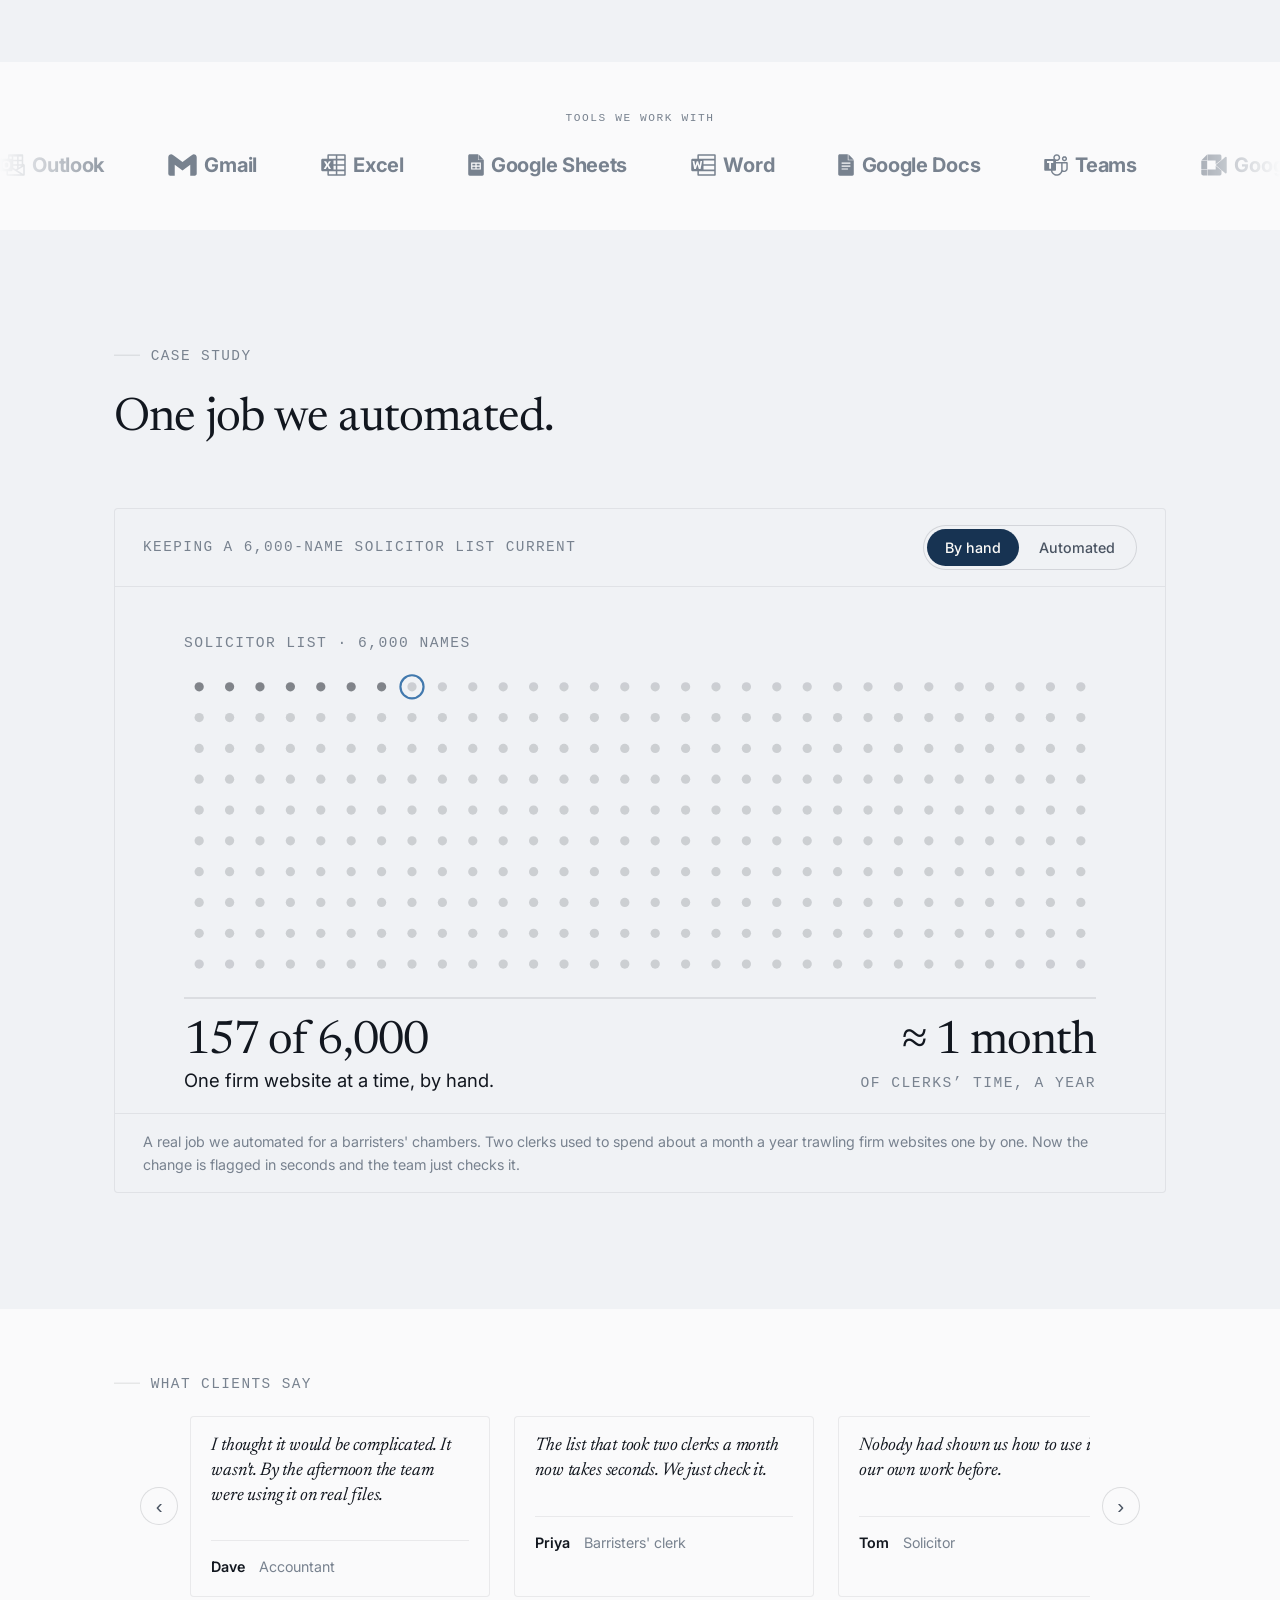
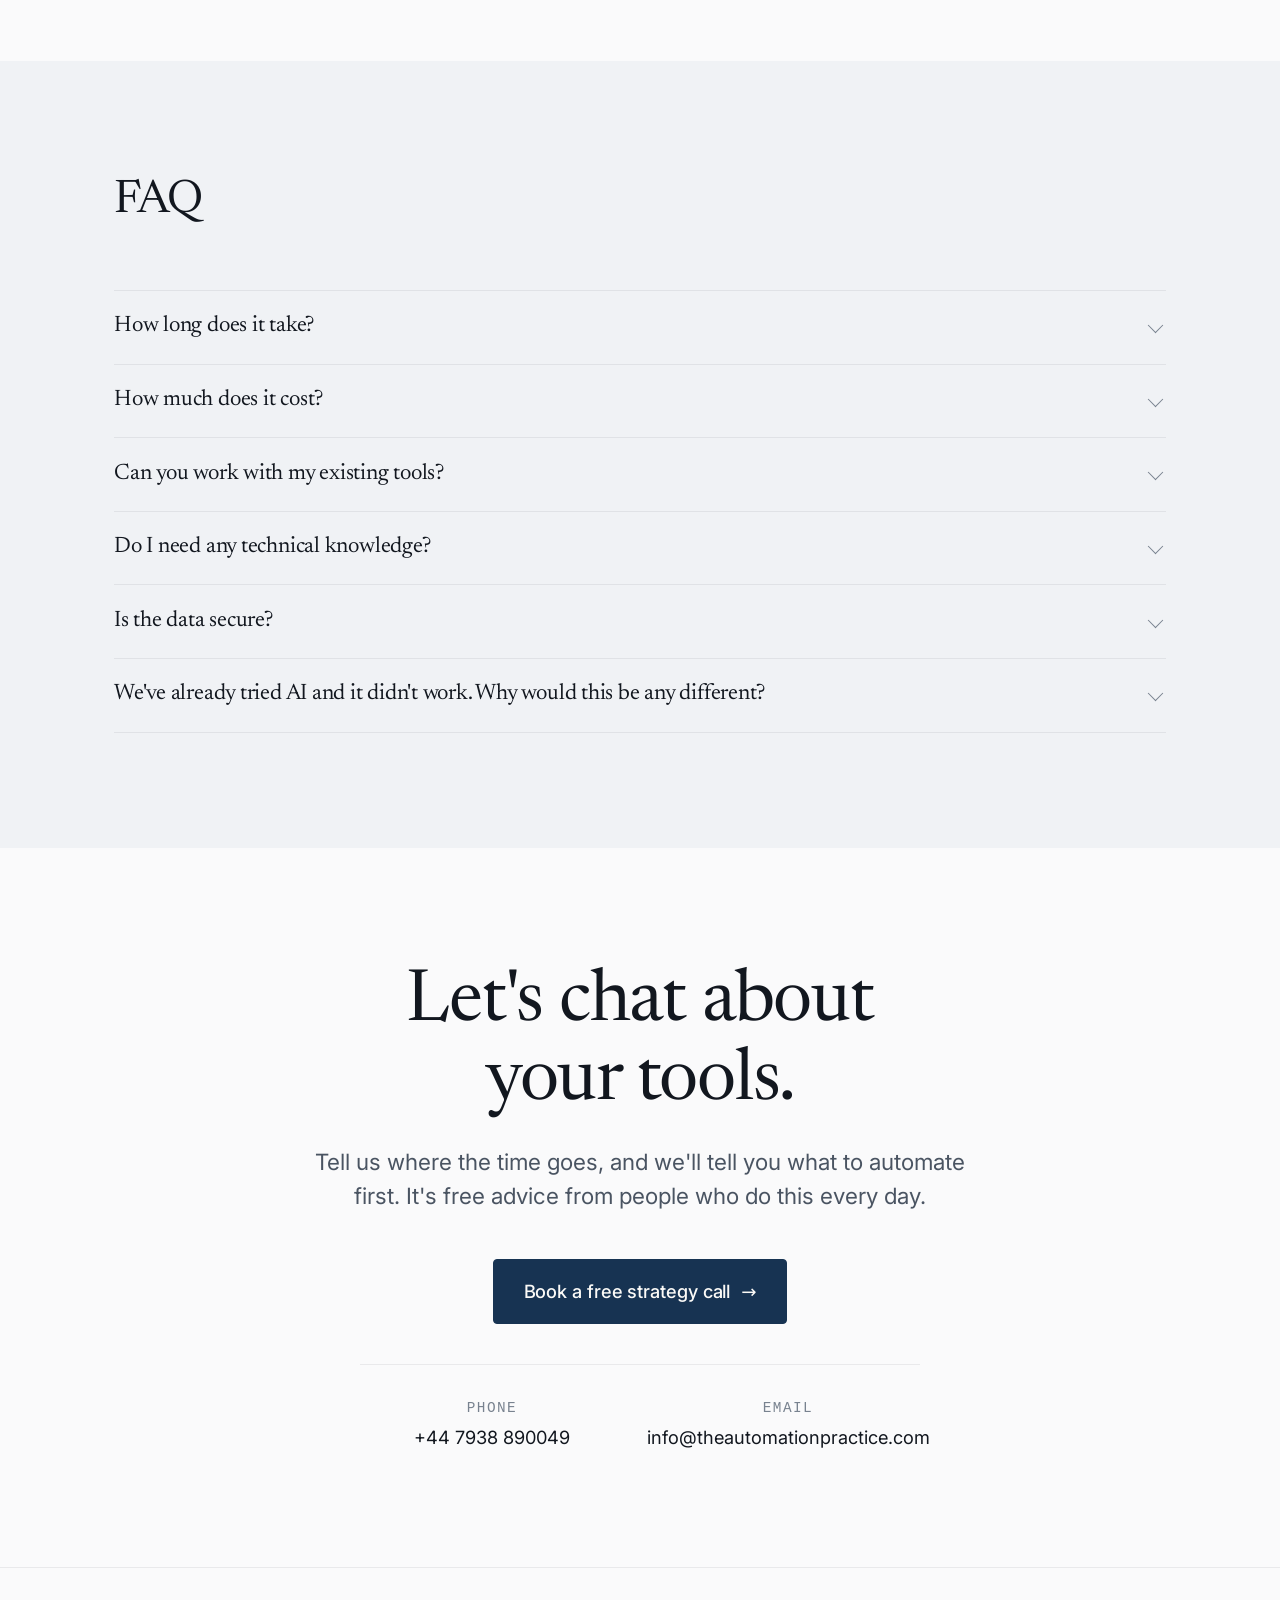
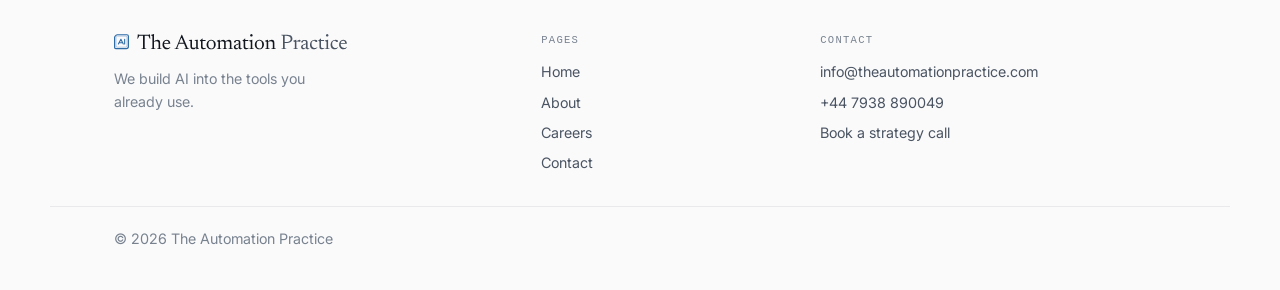
==== commit 784e99f9: "site: FAQ price → 'A fixed price, agreed on the first call before you commit to anything.' (Nathan's" ====
--- a/index.html
+++ b/index.html
@@ -174,7 +174,7 @@
     <!-- answers adapted from klarifai, weframe, aiagencyplus, metrix, fixology (swipe §7); claims offer.md, services.md -->
     <div class="faq">
       <details><summary>How long does it take?</summary><div class="ans"><p>A short call, then half a day on site. Your team is trained and one automation is running by the time we leave. A written report follows.</p></div></details>
-      <details><summary>How much does it cost?</summary><div class="ans"><p>The audit is a fixed price, lower for early clients. We give you the number on the first call, before you commit to anything.</p></div></details>
+      <details><summary>How much does it cost?</summary><div class="ans"><p>A fixed price, agreed on the first call before you commit to anything.</p></div></details>
       <details><summary>Can you work with my existing tools?</summary><div class="ans"><p>Yes. We work inside what you already run. Outlook, Xero, Word, the CRM. Nothing switches over until you've seen it work.</p></div></details>
       <details><summary>Do I need any technical knowledge?</summary><div class="ans"><p>No. That's the whole point. We do the technical work in your office, on your own jobs. Your team uses it the way they use email.</p></div></details>
       <details><summary>Is the data secure?</summary><div class="ans"><p>We tell you which tool sees which files and whether it trains on them before anything runs. On the tiers we set up, it doesn't. Nothing goes out without a person checking it first.</p></div></details>
--- a/css/site.css
+++ b/css/site.css
@@ -278,8 +278,17 @@
 @media (max-width: 520px) {
   .brand { font-size: 1rem; gap: .45rem; }
   .brand .mark { width: 19px; height: 19px; }
-  .hdr .btn { padding: .58em .9em; font-size: .82rem; }
+  .hdr .btn { padding: .58em .8em; font-size: .8rem; white-space: nowrap; }
   .hdr__in { gap: .75rem; min-height: 60px; }
+}
+@media (max-width: 440px) {
+  .brand { font-size: .94rem; }
+  .hdr .theme { display: none; }
+}
+@media (max-width: 380px) {
+  .brand { font-size: .86rem; gap: .35rem; }
+  .hdr .btn { font-size: .74rem; padding: .55em .65em; }
+  .hdr__in { gap: .5rem; }
 }
 
 /* ─── Hero ───────────────────────────────────────────────────────────── */
